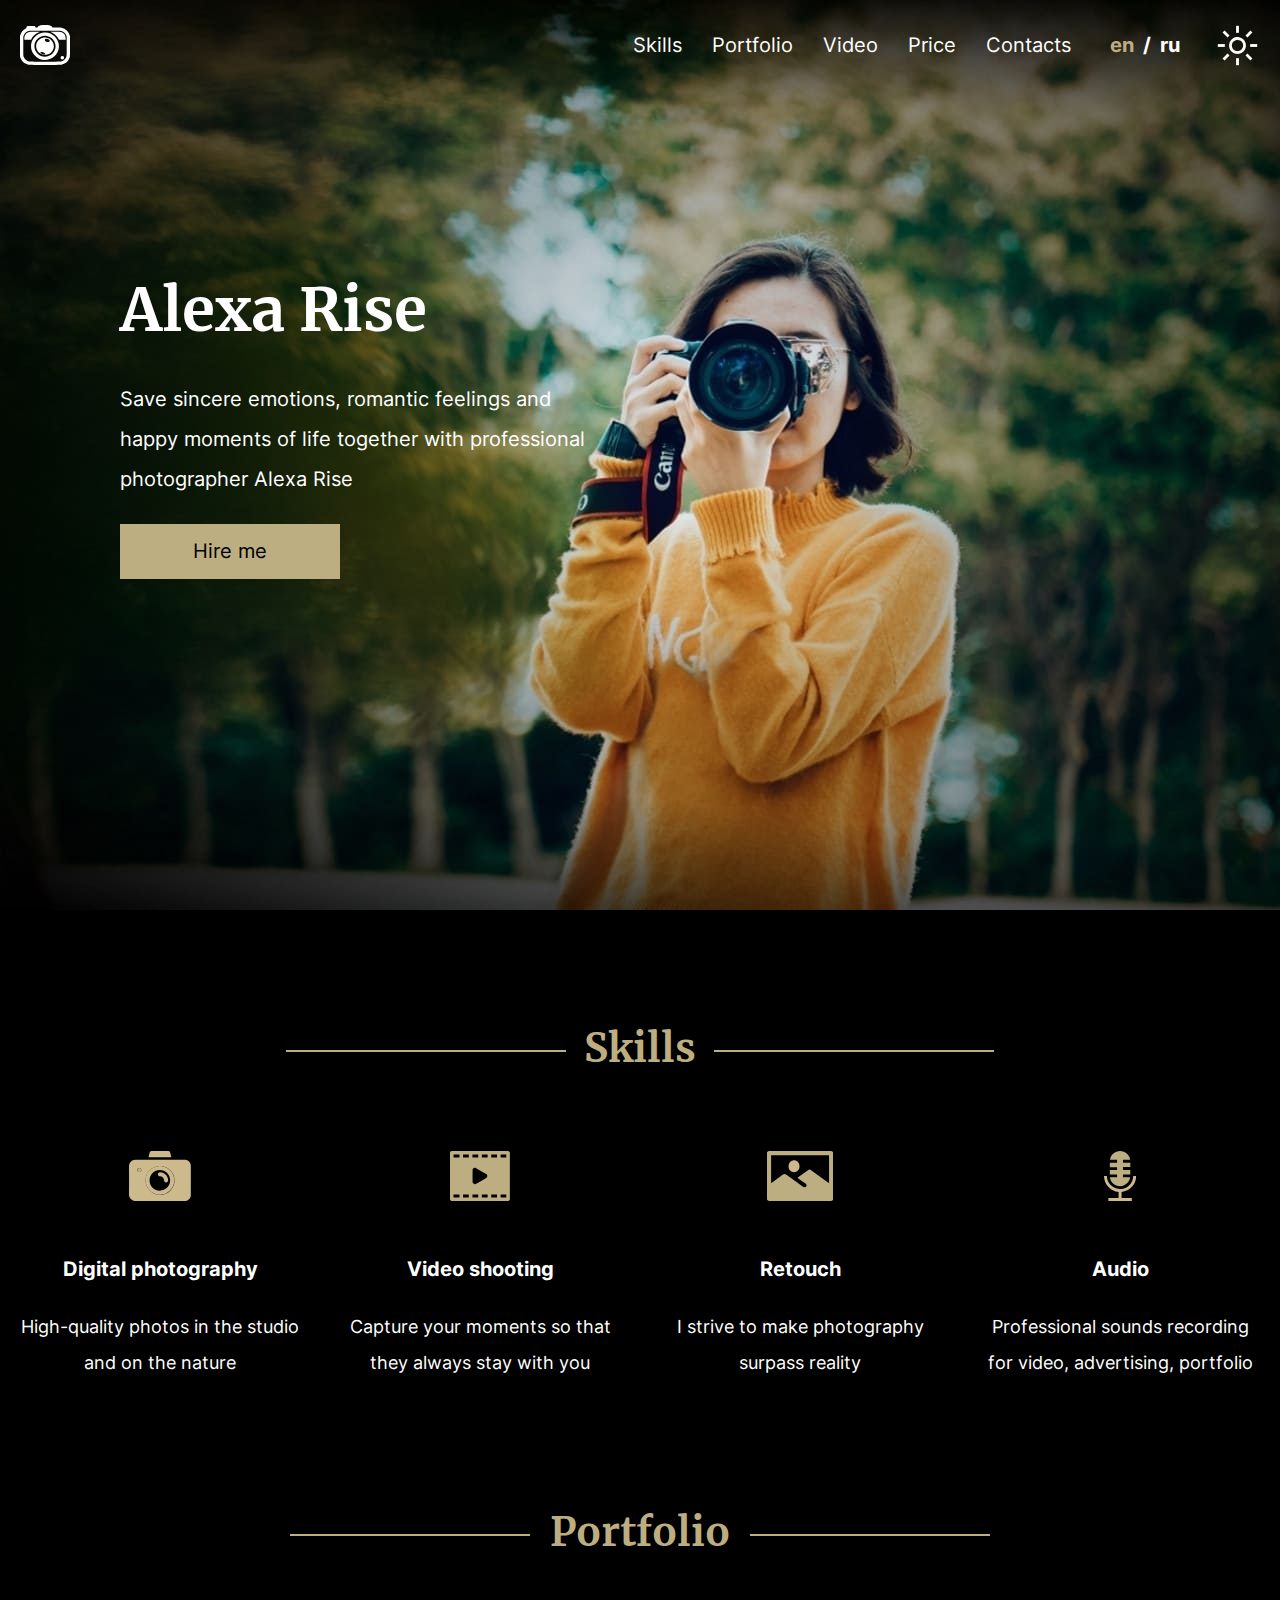
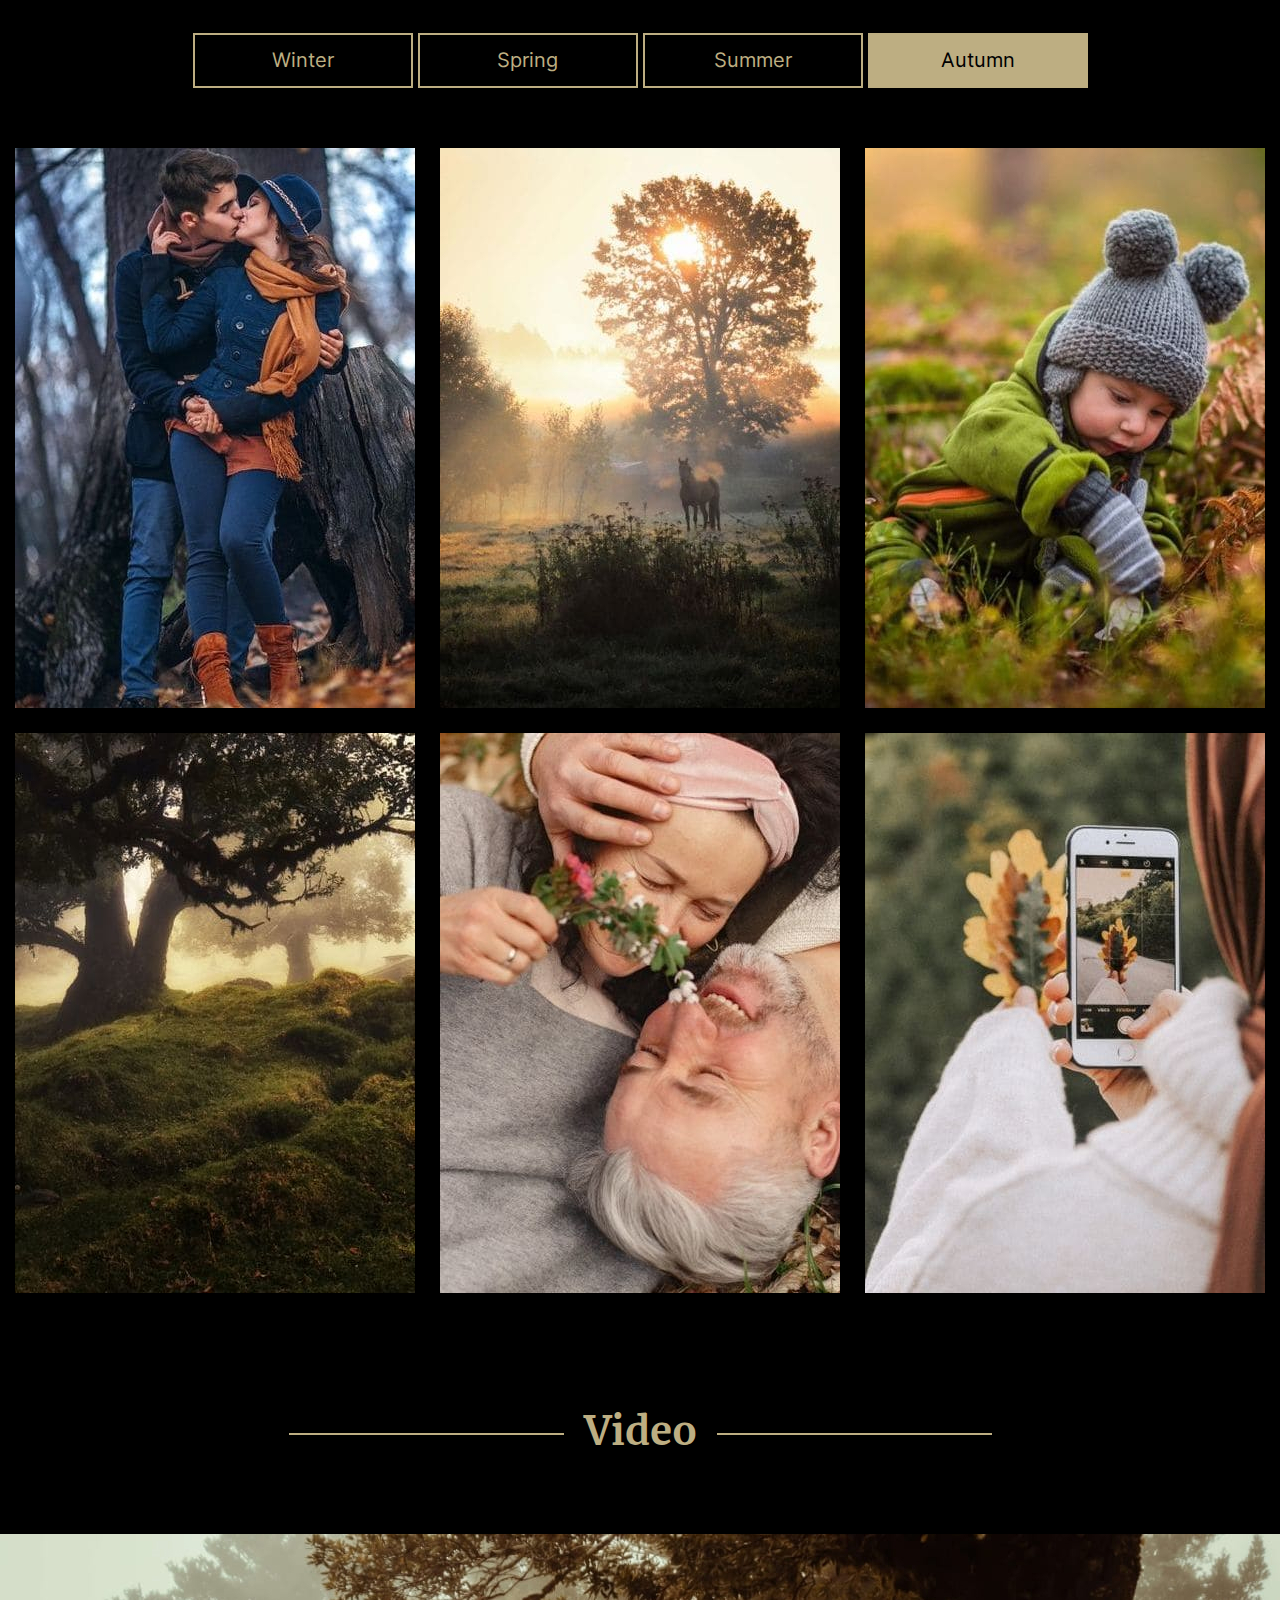
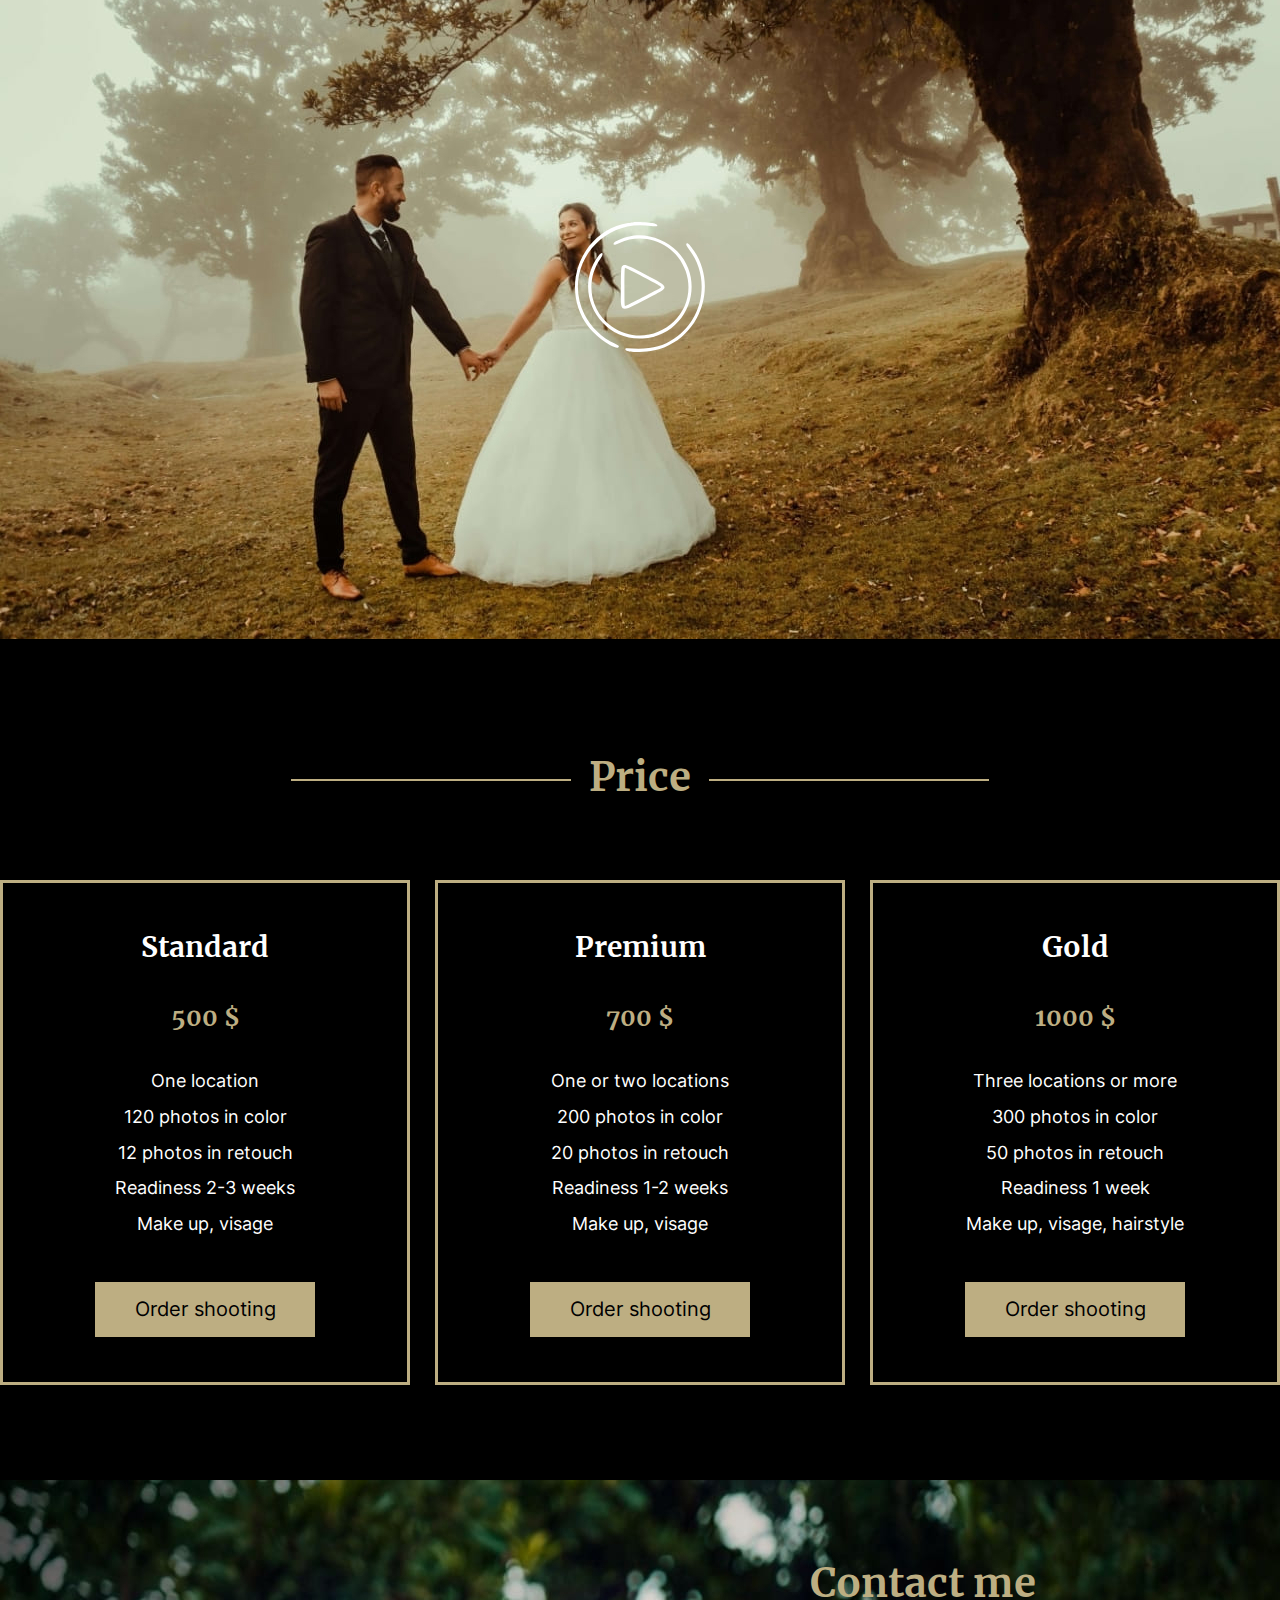
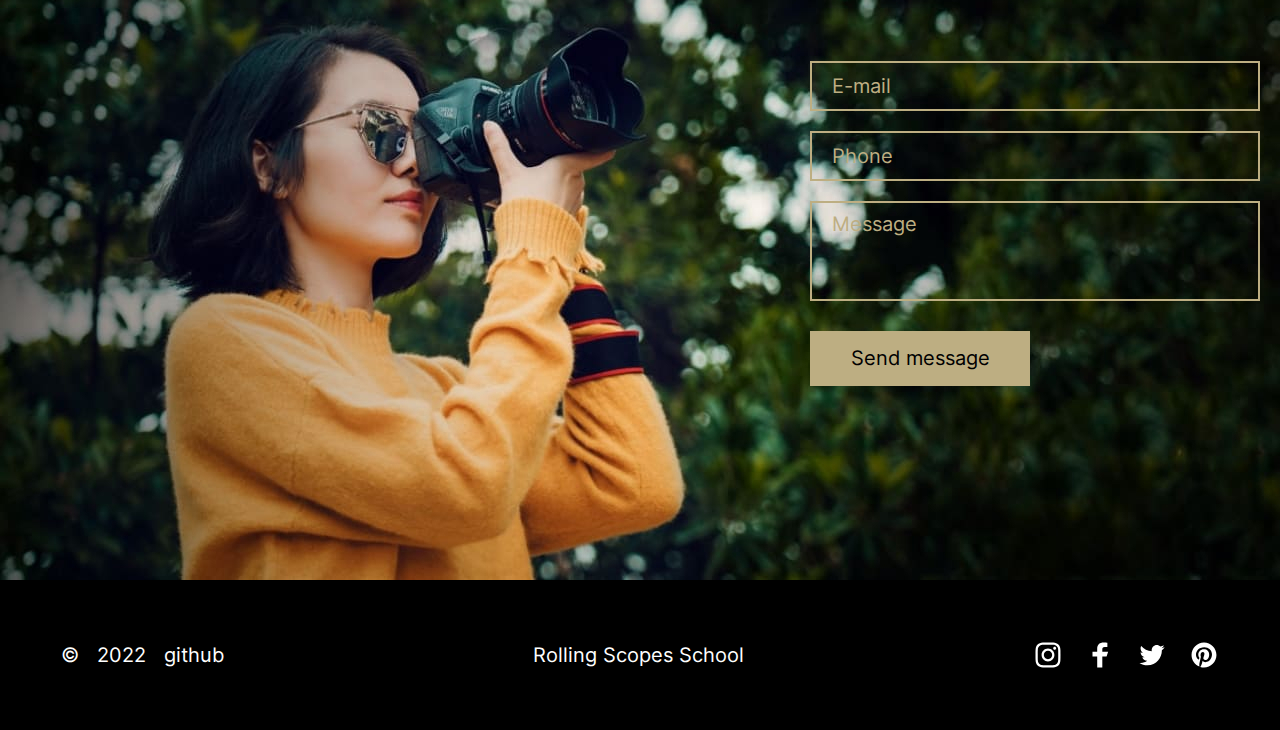
==== portfolio/index.html @ ceefdc3c "feat: add functional leight-dark theme change" ====
<!DOCTYPE html>
<html lang="en">

<head>
  <meta charset="UTF-8">
  <meta http-equiv="X-UA-Compatible" content="IE=edge">
  <meta name="viewport" content="width=device-width, initial-scale=1.0">
  <title>portfolio</title>
  <link rel="shortcut icon" href="favicon.ico" type="image/x-icon">
  <link rel="stylesheet" href="normalize.css">
  <link rel="stylesheet" href="style.css">
</head>

<body>
  <header class="header">
    <div class="container header__container">
      <div class="header__logo logo">
        <a href="#" class="logo__link"></a>
      </div>
      <!-- /.header__logo -->
      <nav class="header__nav nav">
        <ul class="nav__items">
          <li class="nav__item"><a href="#skills" class="nav__link" data-i18="skills">Skills</a></li>
          <li class="nav__item"><a href="#portfolio" class="nav__link" data-i18="portfolio">Portfolio</a></li>
          <li class="nav__item"><a href="#video" class="nav__link" data-i18="video">Video</a></li>
          <li class="nav__item"><a href="#price" class="nav__link" data-i18="price">Price</a></li>
          <li class="nav__item"><a href="#contacts" class="nav__link" data-i18="contacts">Contacts</a></li>
        </ul>
      </nav>
      <!-- /.header__nav -->
      <div class="header__lang lang">
        <span class="lang__item lang__item--en lang__item--active">en</span>
        <span class="lang__item">/</span>
        <span class="lang__item lang__item--ru">ru</span>
      </div>
      <!-- /.header__lang -->
      <div class="dark-light-button"></div>
      <!-- /.dark-light-button -->
      <div class="hamburger">
        <span class="line"></span>
        <span class="line"></span>
        <span class="line"></span>
      </div>
      <!-- /.hamburger -->
    </div>
    <!-- /.container -->
    <div class="mobile-menu">
      <div class="blackout"></div>
      <!-- /.blackout -->
      <ul class="mobile-menu__items">
        <li class="mobile-menu__item"><a href="#skills" class="mobile-menu__link">Skills</a></li>
        <li class="mobile-menu__item"><a href="#portfolio" class="mobile-menu__link">Portfolio</a></li>
        <li class="mobile-menu__item"><a href="#video" class="mobile-menu__link">Video</a></li>
        <li class="mobile-menu__item"><a href="#price" class="mobile-menu__link">Price</a></li>
        <li class="mobile-menu__item"><a href="#contacts" class="mobile-menu__link">Contacts</a></li>
      </ul>
    </div>
    <!-- /.mobile-menu -->
  </header>

  <main class="main">
    <section class="hero">
      <div class="container hero__container">
        <h1 class="hero__title" data-i18="hero-title">Alexa Rise</h1>
        <p class="hero__desc" data-i18="hero-text">Save sincere emotions, romantic feelings and happy moments of life
          together with
          professional photographer Alexa Rise</p>
        <button class="hero__button" data-i18="hire">Hire me</button>
      </div>
      <!-- /.container -->
    </section>
    <!-- /.hero -->

    <section class="skills" id="skills">
      <div class="container">
        <h2 class="skills__title subtitle" data-i18="skills">Skills</h2>
        <ul class="skills__items">
          <li class="skill-item">
            <img class="skill-item__icon" src="assets/svg/camera.svg" alt="Icon: Camera">
            <h3 class="skill-item__title" data-i18="skill-title-1">Digital photography</h3>
            <p class="skill-item__desc" data-i18="skill-text-1">High-quality photos in the studio and on the nature</p>
          </li>
          <li class="skill-item">
            <img class="skill-item__icon" src="assets/svg/video.svg" alt="Icon: Video shooting">
            <h3 class="skill-item__title" data-i18="skill-title-2">Video shooting</h3>
            <p class="skill-item__desc" data-i18="skill-text-2">Capture your moments so that they always stay with you
            </p>
          </li>
          <li class="skill-item">
            <img class="skill-item__icon" src="assets/svg/image.svg" alt="Icon: Retouch">
            <h3 class="skill-item__title" data-i18="skill-title-3">Retouch</h3>
            <p class="skill-item__desc" data-i18="skill-text-3">I strive to make photography surpass reality</p>
          </li>
          <li class="skill-item">
            <img class="skill-item__icon" src="assets/svg/mic.svg" alt="Icon: Audio">
            <h3 class="skill-item__title" data-i18="skill-title-4">Audio</h3>
            <p class="skill-item__desc" data-i18="skill-text-4">Professional sounds recording for video, advertising,
              portfolio</p>
          </li>
        </ul>
      </div>
      <!-- /.container -->
    </section>
    <!-- /.skills -->

    <section class="portfolio" id="portfolio">
      <div class="container">
        <h2 class="portfolio__title subtitle" data-i18="portfolio">Portfolio</h2>
        <div class="portfolio__tabs tabs">
          <button class="tabs__button" data-i18="winter">Winter</button>
          <!-- /.tabs__button -->
          <button class="tabs__button" data-i18="spring">Spring</button>
          <!-- /.tabs__button -->
          <button class="tabs__button" data-i18="summer">Summer</button>
          <!-- /.tabs__button -->
          <button class="tabs__button tabs__button--active" data-i18="autumn">Autumn</button>
          <!-- /.tabs__button -->
        </div>
        <!-- /.tabs -->
        <div class="portfolio__grid grid">
          <div class="grid__item"></div>
          <!-- /.grid__item -->
          <div class="grid__item"></div>
          <!-- /.grid__item -->
          <div class="grid__item"></div>
          <!-- /.grid__item -->
          <div class="grid__item"></div>
          <!-- /.grid__item -->
          <div class="grid__item"></div>
          <!-- /.grid__item -->
          <div class="grid__item"></div>
          <!-- /.grid__item -->
        </div>
        <!-- /.portfolio__grid -->
      </div>
      <!-- /.container -->
    </section>
    <!-- /.portfolio -->

    <section class="video" id="video">
      <div class="container video__container">
        <h2 class="video__title subtitle" data-i18="video">Video</h2>
        <div class="video-plug">
          <button class="play-button"></button>
        </div>
        <!-- /.video-plug -->
      </div>
      <!-- /.container -->
    </section>
    <!-- /.video -->

    <section class="price" id="price">
      <div class="container">
        <h2 class="price__title subtitle" data-i18="price">Price</h2>
        <div class="price-cards">
          <div class="price-cards__item card">
            <h3 class="card__title">Standard</h3>
            <div class="card__price">500 $</div>
            <!-- /.card__price -->
            <div class="card__desc">
              <p data-i18="price-description-1-span-1">One location</p>
              <p data-i18="price-description-1-span-2">120 photos in color</p>
              <p data-i18="price-description-1-span-3">12 photos in retouch</p>
              <p data-i18="price-description-1-span-4">Readiness 2-3 weeks</p>
              <p data-i18="price-description-1-span-5">Make up, visage</p>
            </div>
            <!-- /.card__desc -->
            <button class="card__button" data-i18="order">Order shooting</button>
          </div>
          <!-- /.price-cards__item -->
          <div class="price-cards__item card">
            <h3 class="card__title">Premium</h3>
            <div class="card__price">700 $</div>
            <!-- /.card__price -->
            <div class="card__desc">
              <p data-i18="price-description-2-span-1">One or two locations</p>
              <p data-i18="price-description-2-span-2">200 photos in color</p>
              <p data-i18="price-description-2-span-3">20 photos in retouch</p>
              <p data-i18="price-description-2-span-4">Readiness 1-2 weeks</p>
              <p data-i18="price-description-2-span-5">Make up, visage</p>
            </div>
            <!-- /.card__desc -->
            <button class="card__button" data-i18="order">Order shooting</button>
          </div>
          <!-- /.price-cards__item -->
          <div class="price-cards__item card">
            <h3 class="card__title">Gold</h3>
            <div class="card__price">1000 $</div>
            <!-- /.card__price -->
            <div class="card__desc">
              <p data-i18="price-description-3-span-1">Three locations or more</p>
              <p data-i18="price-description-3-span-2">300 photos in color</p>
              <p data-i18="price-description-3-span-3">50 photos in retouch</p>
              <p data-i18="price-description-3-span-4">Readiness 1 week</p>
              <p data-i18="price-description-3-span-5">Make up, visage, hairstyle</p>
            </div>
            <!-- /.card__desc -->
            <button class="card__button" data-i18="order">Order shooting</button>
          </div>
          <!-- /.price-cards__item -->
        </div>
        <!-- /.price__cards -->
      </div>
      <!-- /.container -->
    </section>
    <!-- /.price -->

    <section class="contacts" id="contacts">
      <div class="container contacts__container">
        <div class="contacts__blok">
          <h2 class="contacts__title" data-i18="contact-me">Contact me</h2>
          <form action="#" class="contacts__form">
            <input type="email" placeholder="E-mail" data-i18="e-mail">
            <input type="tel" placeholder="Phone" data-i18="phone">
            <textarea name="contacts-form" id="contacts-form" placeholder="Message" data-i18="message"></textarea>
            <button data-i18="send-message">Send message</button>
          </form>
        </div>
        <!-- /.contacts__blok -->
      </div>
      <!-- /.container -->
    </section>
    <!-- /.contacts -->
  </main>

  <footer class="footer">
    <div class="container footer__container">
      <div class="footer__left">
        <span>&#169;</span>
        <span>2022</span>
        <a href="https://github.com/RomanBaukin">github</a>
      </div>
      <!-- /.footer__left -->
      <div class="footer__center">
        <a href="https://rs.school/js-stage0/">Rolling Scopes School</a>
      </div>
      <!-- /.footer__center -->
      <div class="footer__right">
        <ul>
          <li></li>
          <li></li>
          <li></li>
          <li></li>
        </ul>
      </div>
      <!-- /.footer__right -->
    </div>
    <!-- /.container -->
  </footer>

  <script src="index.js"></script>
</body>

</html>
---- portfolio/style.css ----
@font-face {
  font-family: 'Merriweather';
  src: url("assets/fonts/Merriweather-Bold.ttf");
  font-weight: 700;
}

@font-face {
  font-family: 'Inter';
  src: url("assets/fonts/Inter-VariableFont_slnt\,wght.ttf");
}

:root {
  --color-gold: #bdae82;
  --color-black: #000000;
  --color-white: #ffffff;
  --color-hover: #ffffff;
  --font1: 60px;
  --font2: 40px;
  --font3: 20px;
  --font4: 18px;
}

* {
  box-sizing: border-box;
}

html {
  scroll-behavior: smooth;
}

body {
  font-family: 'Inter', sans-serif;
  font-weight: 400;
  background-color: var(--color-black);
  color: var(--color-white);
  position: relative;
}

ul {
  list-style: none;
  padding: 0;
  margin: 0;
}

button {
  cursor: pointer;
  border: none;
  transition: 0.3s;
}

button:hover {
  color: var(--color-hover);
}

.container {
  max-width: 1440px;
  margin: 0 auto;
}

h1 {
  font-family: 'Merriweather';
  font-size: var(--font1);
  margin: 0;
  color: #ffffff;
}

h2 {
  font-family: 'Merriweather';
  font-size: var(--font2);
  margin: 0;
}

a {
  text-decoration: none;
  color: var(--color-white);
  transition: 0.3s;
}

a:hover {
  color: var(--color-gold);
}

.subtitle {
  text-align: center;
  color: var(--color-gold);
  margin-bottom: 80px;
}

.subtitle::before,
.subtitle::after {
  display: inline-block;
  vertical-align: middle;
  width: 280px;
  margin: 0 18px;
  content: '';
  background-color: var(--color-gold);
  height: 2px;
}

.header {
  height: 90px;
  background: url('./assets/img/bg.jpg');
  background-repeat: no-repeat;
  background-position: center 0;
  background-color: #000000;
  color: #ffffff
}

.header a {
  color: #ffffff;
}

.header a:hover {
  color: #bdae82;
}

.header__container {
  display: flex;
  justify-content: space-between;
  align-items: center;
  padding: 20px;
}

.logo {
  width: 50px;
  height: 50px;
  background-image: url('./assets/svg/logo.svg');
  background-size: contain;
  background-repeat: no-repeat;
  transition: 0.3s;
}

.logo:hover {
  filter: invert(26%) sepia(15%) saturate(638%) hue-rotate(7deg) brightness(92%) contrast(87%);
}

.nav {
  margin-left: auto;
}

.nav__items {
  display: flex;
  justify-content: space-between;
}

.nav__item {
  margin-left: 30px;
  font-size: var(--font3);
}

.lang {
  margin-left: 35px;
}

.lang__item {
  font-size: var(--font3);
  font-weight: bold;
  margin-left: 4px;
}

.lang__item--en,
.lang__item--ru {
  cursor: pointer;
}

.lang__item--active {
  color: #bdae82;
}

.dark-light-button {
  background-image: url('./assets/svg/light_theme.svg');
  background-repeat: no-repeat;
  width: 45px;
  height: 45px;
  margin-left: 35px;
  cursor: pointer;
}

.dark-light-button:hover {
  filter: invert(26%) sepia(15%) saturate(638%) hue-rotate(7deg) brightness(92%) contrast(87%);
}

.hero {
  height: 820px;
  margin-bottom: 115px;
  padding-top: 185px;
  background: url('./assets/img/bg.jpg');
  background-repeat: no-repeat;
  background-position: center -90px;
  background-color: #000000;
}

.hero__container {
  padding-left: 120px;
}

.hero__title {
  margin-bottom: 35px;
}

.hero__desc {
  max-width: 470px;
  font-size: var(--font3);
  line-height: 200%;
  margin-bottom: 25px;
  color: #ffffff;
}

.hero__button {
  width: 220px;
  height: 55px;
  background-color: #bdae82;
  font-size: var(--font3);
  color: #000000;
}

.hero__button:hover {
  color: #ffffff;
}

.skills {
  margin-bottom: 110px;
}

.skills__items {
  display: flex;
  justify-content: space-around;
}

.skill-item {
  text-align: center;
  max-width: 320px;
  padding: 0 20px;
}

.skill-item__icon {
  margin-bottom: 25px;
}

.skill-item__title {
  font-weight: bold;
  font-size: var(--font3);
  line-height: 200%;
}

.skill-item__desc {
  font-size: var(--font4);
  line-height: 200%;
  text-align: center;
}

.portfolio {
  margin-bottom: 115px;
}

.portfolio__title::before,
.portfolio__title::after {
  width: 240px;
  margin: 0 20px;
}

.tabs {
  display: flex;
  justify-content: center;
  gap: 5px;
  margin-top: -2px;
  margin-bottom: 60px;
}

.tabs__button {
  width: 220px;
  height: 55px;
  color: var(--color-gold);
  background: var(--color-black);
  border: 2px solid var(--color-gold);
  font-size: var(--font3);
}

.tabs__button--active {
  color: var(--color-black);
  background: var(--color-gold);
}

.grid {
  display: grid;
  padding: 0 15px;
  grid-template-columns: 1fr 1fr 1fr;
  gap: 25px;
  justify-items: stretch;
  align-items: stretch;
}

.grid__item {
  height: 560px;
  background-repeat: no-repeat;
}

.grid__item:nth-child(1) {
  background-image: url('./assets/img/autumn/01.jpg');
}

.grid__item:nth-child(2) {
  background-image: url('./assets/img/autumn/02.jpg');
}

.grid__item:nth-child(3) {
  background-image: url('./assets/img/autumn/03.jpg');
}

.grid__item:nth-child(4) {
  background-image: url('./assets/img/autumn/04.jpg');
}

.grid__item:nth-child(5) {
  background-image: url('./assets/img/autumn/05.jpg');
}

.grid__item:nth-child(6) {
  background-image: url('./assets/img/autumn/06.jpg');
}

.video {
  margin-bottom: 115px;
}

.video__title::before,
.video__title::after {
  width: 275px;
  margin: 0 20px;
}

.video-plug {
  position: relative;
  max-width: 1400px;
  height: 705px;
  background-image: url('./assets/img/video-player.jpg');
  background-repeat: no-repeat;
  margin: 0 auto;
}

.play-button {
  position: absolute;
  top: calc(50% - 65px);
  left: calc(50% - 65px);
  width: 130px;
  height: 130px;
  background-color: transparent;
  background-image: url('./assets/svg/play_button.svg');
  transition: 0.3s;
}

.play-button:hover {
  filter: invert(26%) sepia(15%) saturate(638%) hue-rotate(7deg) brightness(92%) contrast(87%);
}

.price {
  margin-bottom: 95px;
}

.price-cards {
  display: flex;
  justify-content: center;
  gap: 25px;
}

.card {
  width: 450px;
  height: 505px;
  border: 3px solid var(--color-gold);
  display: flex;
  flex-direction: column;
  align-items: center;
  padding: 20px 43px 43px;
}

.card__title {
  font-family: 'Merriweather';
  font-weight: bold;
  font-size: 28px;
  margin-bottom: 40px;
}


.card__price {
  font-family: 'Merriweather';
  font-style: normal;
  font-weight: bold;
  font-size: 24px;
  color: var(--color-gold);
  margin-bottom: 25px;
}

.card__desc {
  text-align: center;
  margin-bottom: 32px;
}

.card__desc p {
  font-size: var(--font4);
  margin: 15px;
}

.card__button {
  width: 220px;
  height: 55px;
  background-color: var(--color-gold);
  font-size: var(--font3);
  color: var(--color-black);
}

.contacts {
  height: 700px;
  background-color: #000000;
}

.contacts__container {
  background-image: url('./assets/img/contacts.jpg');
  background-repeat: no-repeat;
  height: 100%;
  position: relative;
}

.contacts__blok {
  width: 450px;
  position: absolute;
  top: 80px;
  right: 20px;
}

.contacts__title {
  color: #bdae82;
  margin-bottom: 55px;
}

.contacts__form {
  display: flex;
  flex-direction: column;
}

.contacts__form input,
.contacts__form textarea {
  background-color: transparent;
  border: 2px solid #bdae82;
  font-size: var(--font3);
}

.contacts__form input::placeholder,
.contacts__form textarea::placeholder {
  color: #bdae82;
}

.contacts__form input {
  height: 50px;
  padding: 5px 20px;
  margin-bottom: 20px;
}

.contacts__form textarea {
  resize: none;
  height: 100px;
  padding: 10px 20px;
  margin-bottom: 30px;
}

.contacts__form button {
  width: 220px;
  height: 55px;
  background-color: #bdae82;
  font-size: var(--font3);
  color: #000000;
}

.contacts__form button:hover {
  color: #ffffff;
}

.footer {
  padding: 60px 61px;
  font-size: var(--font3);
  background-color: #000000;
  color: #ffffff;
}

.footer a {
  color: #ffffff;
}

.footer a:hover {
  color: #bdae82;
}

.footer__container {
  display: flex;
  justify-content: space-between;
  align-items: center;
}

.footer__left span {
  margin-right: 12px;
}

.footer__center {
  padding-left: 20px;
}

.footer__right ul {
  display: flex;
  justify-content: space-between;
  gap: 22px;
}

.footer__right ul li {
  width: 30px;
  height: 30px;
  background-size: contain;
  background-repeat: no-repeat;
  transition: 0.3s;
}

.footer__right ul li:hover {
  filter: invert(26%) sepia(15%) saturate(638%) hue-rotate(7deg) brightness(92%) contrast(87%);
}

.footer__right ul li:nth-child(1) {
  background-image: url('./assets/svg/inst.svg');
}

.footer__right ul li:nth-child(2) {
  background-image: url('./assets/svg/fb.svg');
}

.footer__right ul li:nth-child(3) {
  background-image: url('./assets/svg/tw.svg');
}

.footer__right ul li:nth-child(4) {
  background-image: url('./assets/svg/pinterest.svg');
}

/* Hamburger */

.hamburger {
  display: none;
  position: relative;
  width: 50px;
  height: 50px;
  margin-right: 4px;
  padding: 5px 0;
  z-index: 99;
}

.hamburger .line {
  width: 50px;
  height: 3px;
  background-color: var(--color-white);
  display: block;
  margin: 8px auto;
  -webkit-transition: all 0.5s ease-in-out;
  -o-transition: all 0.5s ease-in-out;
  transition: all 0.5s ease-in-out;
}

.hamburger:hover {
  cursor: pointer;
}

.is-active {
  position: fixed;
  right: 61px;
  top: 15px;
}

.is-active .line:nth-child(2) {
  opacity: 0;
}

.is-active .line:nth-child(1) {
  -webkit-transform: translateY(17px) rotate(45deg);
  -ms-transform: translateY(17px) rotate(45deg);
  -o-transform: translateY(17px) rotate(45deg);
  transform: translateY(17px) rotate(45deg);
}

.is-active .line:nth-child(3) {
  -webkit-transform: translateY(-6px) rotate(-45deg);
  -ms-transform: translateY(-6px) rotate(-45deg);
  -o-transform: translateY(-6px) rotate(-45deg);
  transform: translateY(-6px) rotate(-45deg);
}

/* Mobile Menu */

.mobile-menu {
  display: none;
  position: absolute;
  top: 0;
  left: 0;
  width: 100%;
  height: 100vh;
  transition: 0.5s;
}

.blackout {
  position: fixed;
  top: 0;
  left: 0;
  right: 0;
  bottom: 0;
  width: 100%;
  height: 100%;
  background-color: var(--color-black);
  opacity: 0;
}

.blackout--active {
  opacity: 0.5;
}

.mobile-menu__items {
  display: flex;
  position: fixed;
  width: 620px;
  height: 100%;
  top: 0;
  right: -650px;
  bottom: 0;
  flex-direction: column;
  align-items: flex-start;
  justify-content: start;
  background-color: var(--color-black);
  padding-top: 134px;
  padding-left: 127px;
  /* transform: translateX(1500px); */
  z-index: 10;
  transition: 0.5s;
}

.mobile-menu__items--active {
  /* transform: translateX(152px); */
  right: 0;
}

.mobile-menu__item {
  font-size: 34.8235px;
  line-height: 73px;
  margin-bottom: 16px;
}

/* Media */
@media (max-width: 1200px) {
  .container {
    max-width: 950px;
  }

  .grid {
    grid-template-columns: 100%;
  }

  .grid__item {
    background-size: contain;
    width: 450px;
    height: 560px;
    margin: 0 auto;
  }

  .card {
    padding: 20px;
  }

  .skills {
    margin-bottom: 50px;
  }

  .skills__items {
    flex-wrap: wrap;
  }

  .skill-item {
    margin-bottom: 70px;
  }
}

@media (max-width: 992px) {
  .container {
    max-width: 690px;
  }

  :root {
    --font1: 32px;
    --font2: 32px;
  }

  .header {
    background-position: 8px -19px;
    background-size: 125%;
  }

  .header__nav {
    display: none;
  }

  .lang {
    margin-left: 407px;
  }

  .lang__item {
    margin-left: 10px;
  }

  .hamburger {
    display: block;
  }

  .mobile-menu {
    display: block;
  }

  .hero {
    padding-top: 91px;
    background-position: 8px -108px;
    background-size: 125%;
    height: 500px;
    margin-bottom: 100px;
  }

  .hero__container {
    padding-left: 20px;
  }

  .hero__title {
    margin-bottom: 33px;
  }

  .hero__desc {
    max-width: 400px;
    line-height: 24px;
    margin-bottom: 60px;
  }

  .subtitle {
    margin-bottom: 68px;
  }

  .subtitle::before,
  .subtitle::after {
    width: 120px;
  }

  .skills {
    margin-bottom: 104px;
  }

  .skills__items {
    justify-content: space-between;

  }

  .skill-item {
    margin: 0 12px 55px;
  }

  .skill-item__icon {
    margin-bottom: 10px;
  }

  .skill-item__title {
    line-height: 170%;
    letter-spacing: 0.5px;
  }

  .skill-item__desc {
    line-height: 138%;
  }

  .portfolio__title {
    margin-bottom: 72px;
  }

  .portfolio__title::before,
  .portfolio__title::after {
    width: 90px;
    margin-top: -4px;
  }

  .tabs {
    max-width: 450px;
    flex-wrap: wrap;
    margin: 0 auto 60px;
  }

  .portfolio {
    margin-bottom: 100px;
  }

  .video {
    margin-bottom: 100px;
  }

  .video__container {
    max-width: 100%;
  }

  .video__title {
    margin-bottom: 74px;
  }

  .video-plug {
    width: 100%;
    height: 417px;
    background-size: cover;
    background-position: -5px center;
  }

  .play-button {
    width: 65px;
    height: 65px;
    top: calc(50% - 33px);
    left: calc(50% - 32px);
    background-size: cover;
  }

  .price {
    margin-bottom: 79px;
  }

  .price__title {
    margin-bottom: 74px;
  }

  .price-cards {
    flex-direction: column;
    align-items: center;
    gap: 50px;
  }

  .card {
    width: 420px;
    padding: 25px;
  }

  .contacts {
    height: 600px;
  }

  .contacts__container {
    max-width: 100%;
    background-size: cover;
    background-position: -233px center;
  }

  .contacts__blok {
    position: static;
    margin: 0 auto;
    padding-top: 73px;
  }

  .contacts__title {
    text-align: center;
  }

  .contacts__form button {
    margin: 0 auto;
  }

  .footer {
    height: 190px;
    padding: 30px;
  }

  .footer__container {
    flex-direction: column;
    align-items: center;
  }

  .footer__left {
    margin-bottom: 17px;
  }

  .footer__left span {
    margin-right: 17px;
  }

  .footer__center {
    padding: 0;
    margin-bottom: 30px;
  }
}

@media (max-width: 767px) {
  .container {
    max-width: 550px;
  }

  :root {
    --font1: 28px;
    --font2: 24px;
    --font3: 18px;
    --font4: 16px;
  }

  .logo {
    width: 30px;
    height: 30px;
  }

  .lang {
    margin-left: 250px;
  }

  .hamburger .line {
    width: 30px;
  }

  .skills__items {
    justify-content: center;
  }

  .contacts__container {
    max-width: 100%;
  }

  .hero {
    height: 350px;
  }

  .hero__desc {
    margin-bottom: 35px;
  }
}

@media (max-width: 576px) {
  .container {
    max-width: 100%;
  }

  :root {
    --font1: 24px;
    --font2: 20px;
    --font3: 16px;
    --font4: 14px;
  }

  .lang {
    margin-left: 90px;
  }

  .header {
    background-position: -92px 37px;
    background-size: 150%;
  }

  .hero {
    background-position: -92px -53px;
    background-size: 150%;
    margin-bottom: 50px;
  }

  .hero__button {
    width: 180px;
    height: 45px;
  }

  .subtitle::before,
  .subtitle::after {
    width: 50px;
  }

  .mobile-menu {
    max-width: 300px;
  }

  .mobile-menu__items {
    max-width: 300px;
    padding-top: 100px;
    padding-left: 90px;
    right: -300px;
  }

  .mobile-menu__items--active {
    right: 0;
  }

  .is-active {
    position: fixed;
    right: 15px;
    top: 15px;
  }

  .grid__item {
    width: 300px;
    height: 400px;
  }

  .card {
    width: 300px;
  }

  .contacts__blok {
    width: 300px;
  }
}
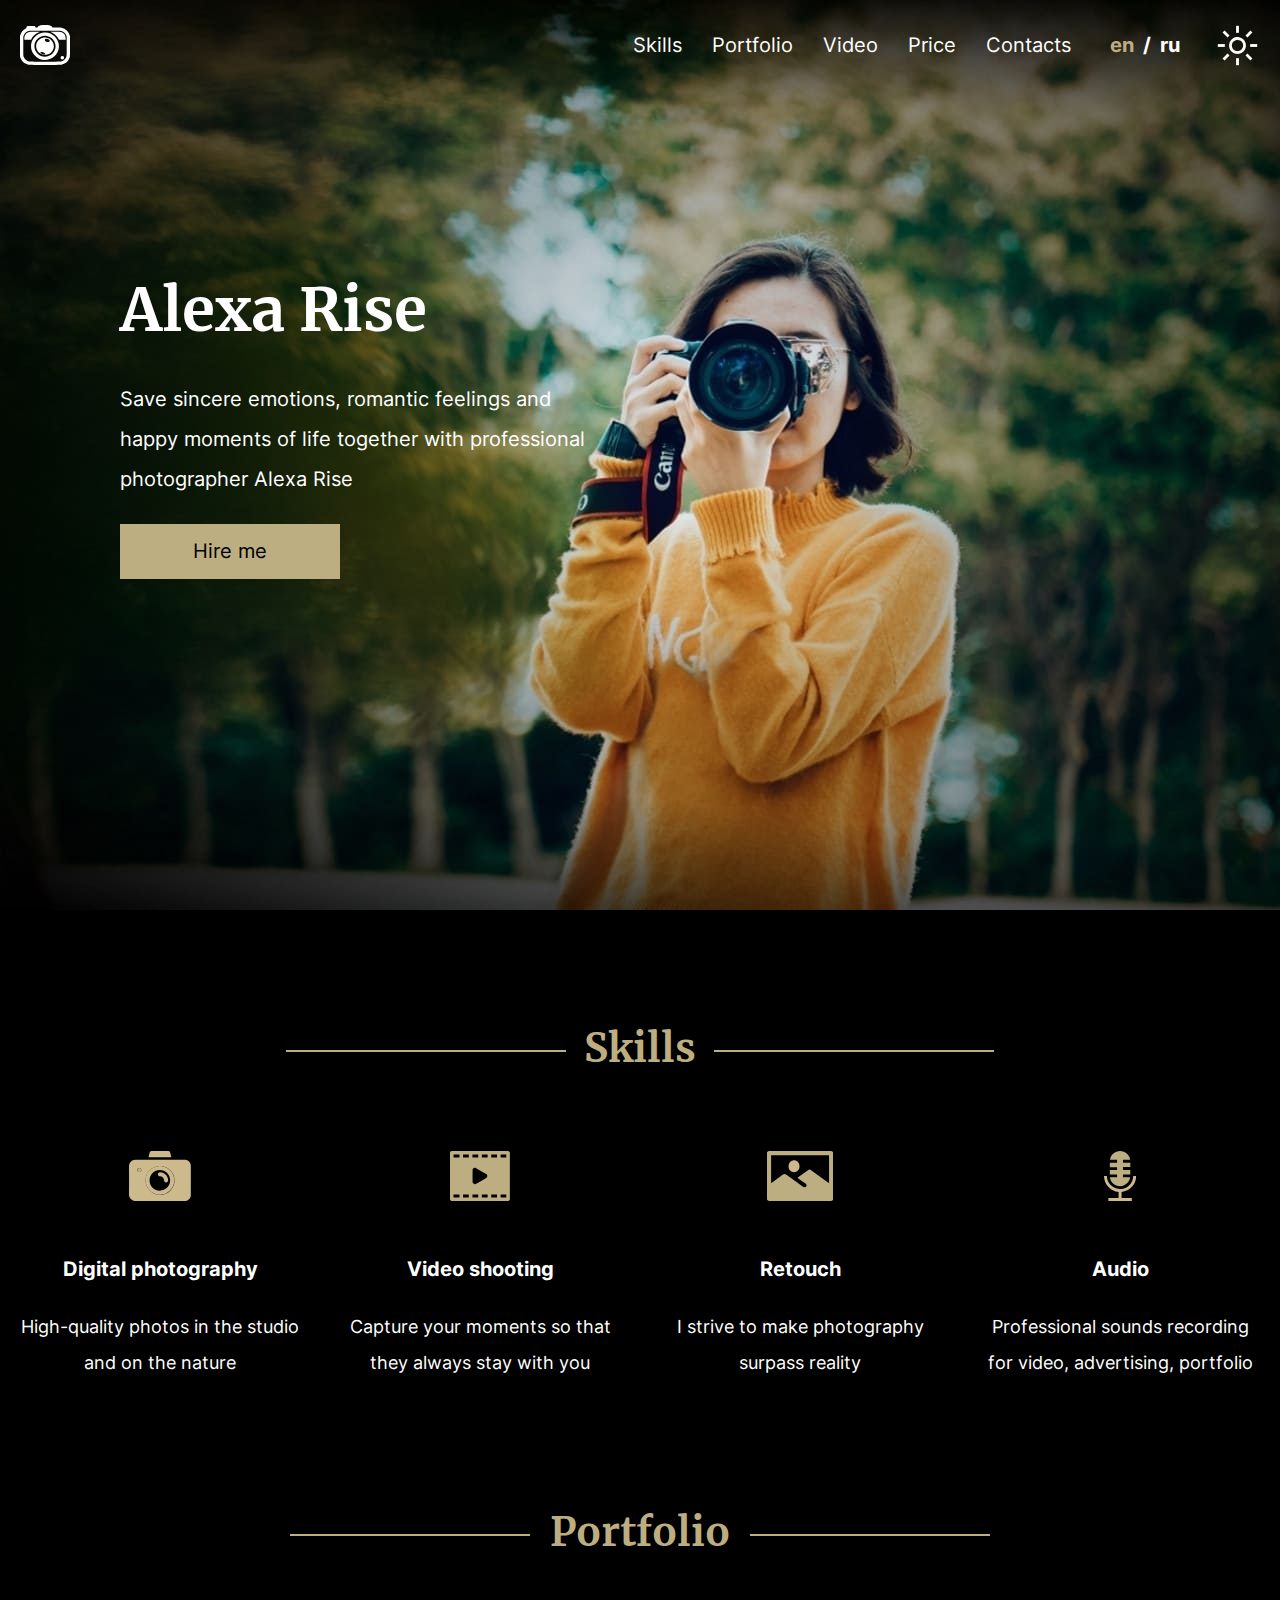
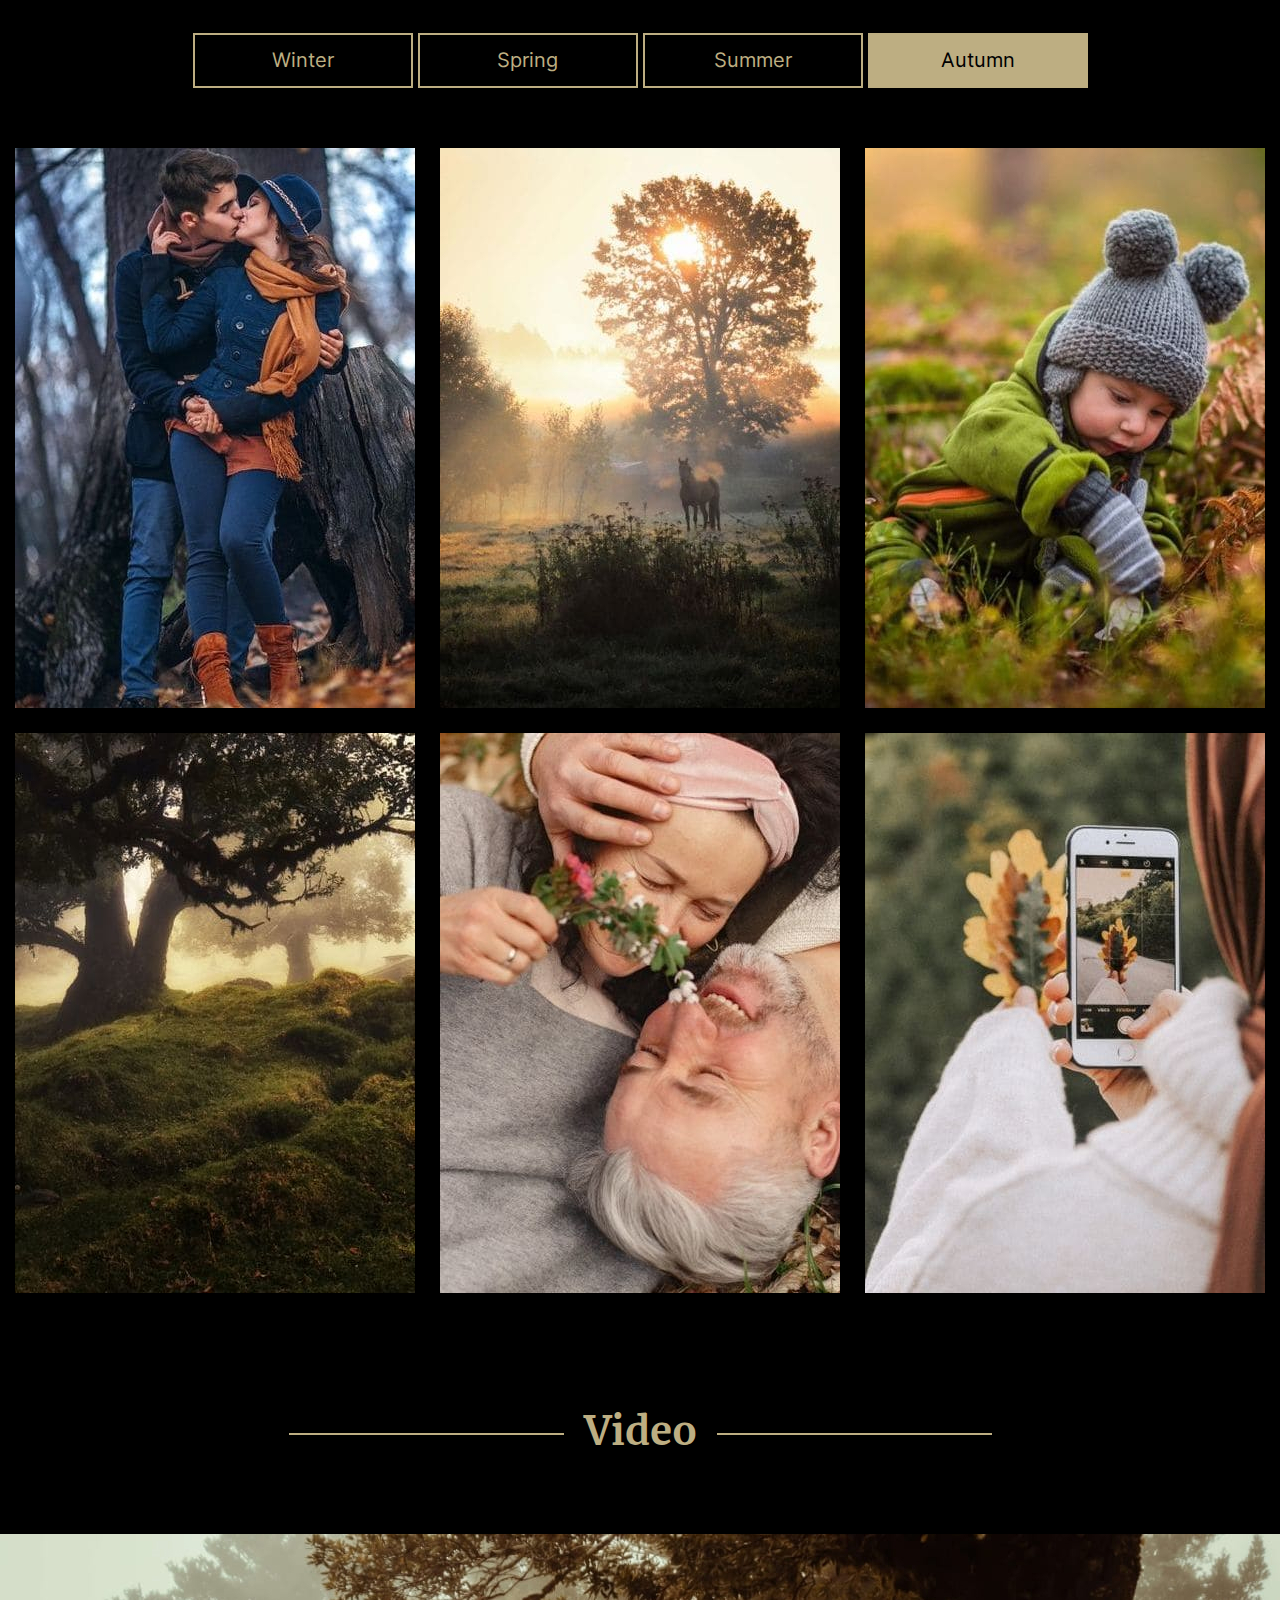
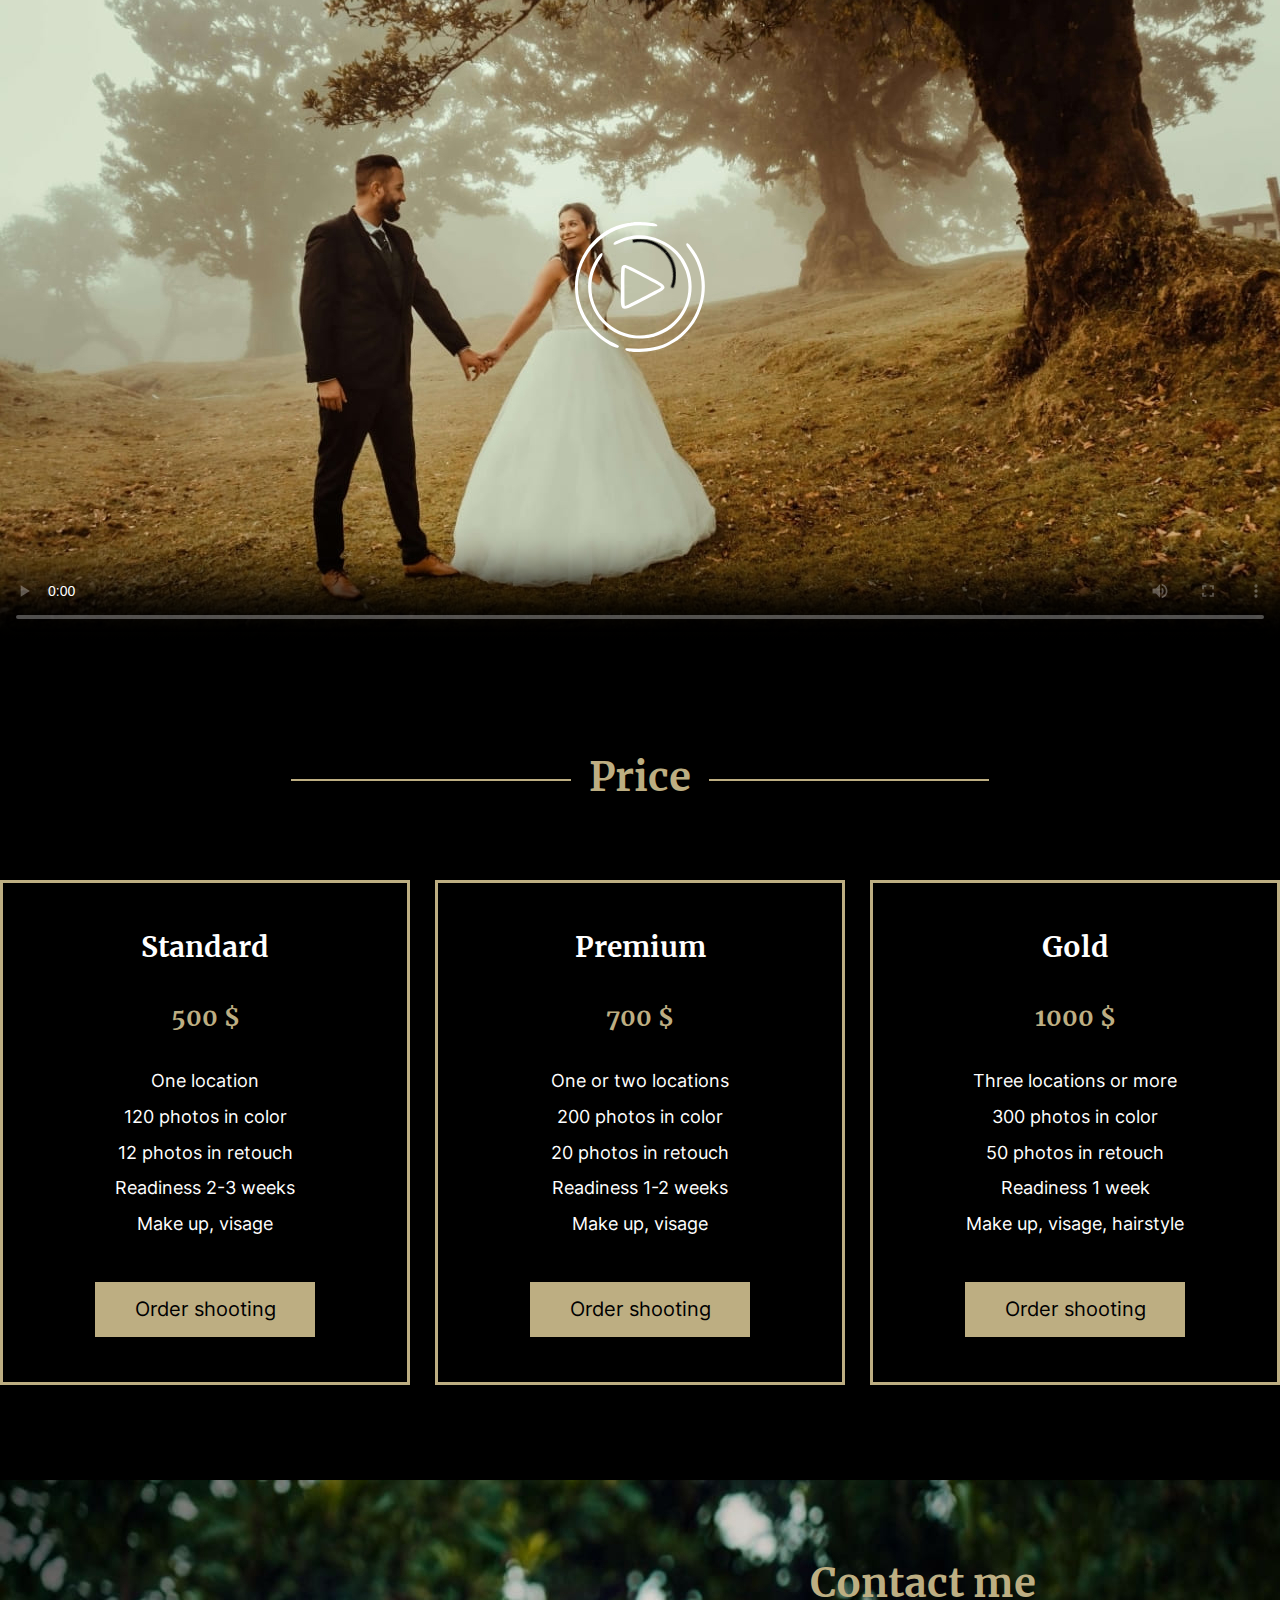
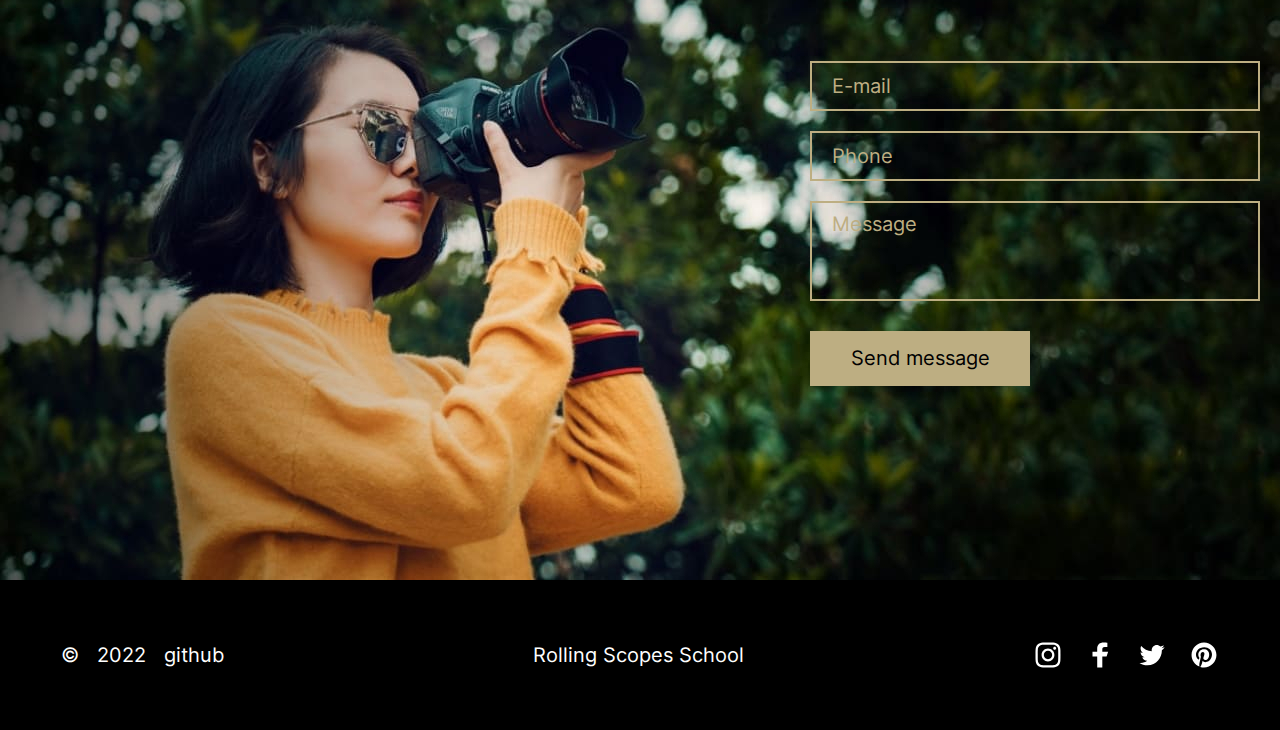
==== commit f87efce2: "feat: add a video-player to the Video section" ====
--- a/portfolio/index.html
+++ b/portfolio/index.html
@@ -141,7 +141,8 @@
       <div class="container video__container">
         <h2 class="video__title subtitle" data-i18="video">Video</h2>
         <div class="video-plug">
-          <button class="play-button"></button>
+          <video src="assets/video/video.mp4" poster="assets/img/video-player.jpg" controls></video>
+          <div class="play-button"></div>
         </div>
         <!-- /.video-plug -->
       </div>
--- a/portfolio/style.css
+++ b/portfolio/style.css
@@ -50,6 +50,8 @@
 
 button:hover {
   color: var(--color-hover);
+  box-shadow: 0 0.5em 0.5em -0.4em #bdae82;
+  transform: translatey(-0.65em);
 }
 
 .container {
@@ -552,7 +554,7 @@
 .hamburger .line {
   width: 50px;
   height: 3px;
-  background-color: var(--color-white);
+  background-color: #ffffff;
   display: block;
   margin: 8px auto;
   -webkit-transition: all 0.5s ease-in-out;
@@ -575,6 +577,7 @@
 }
 
 .is-active .line:nth-child(1) {
+  background-color: var(--color-white);
   -webkit-transform: translateY(17px) rotate(45deg);
   -ms-transform: translateY(17px) rotate(45deg);
   -o-transform: translateY(17px) rotate(45deg);
@@ -582,6 +585,7 @@
 }
 
 .is-active .line:nth-child(3) {
+  background-color: var(--color-white);
   -webkit-transform: translateY(-6px) rotate(-45deg);
   -ms-transform: translateY(-6px) rotate(-45deg);
   -o-transform: translateY(-6px) rotate(-45deg);
@@ -592,16 +596,13 @@
 
 .mobile-menu {
   display: none;
-  position: absolute;
-  top: 0;
-  left: 0;
   width: 100%;
   height: 100vh;
   transition: 0.5s;
 }
 
 .blackout {
-  position: fixed;
+  display: none;
   top: 0;
   left: 0;
   right: 0;
@@ -613,6 +614,8 @@
 }
 
 .blackout--active {
+  display: block;
+  position: fixed;
   opacity: 0.5;
 }
 
@@ -630,13 +633,11 @@
   background-color: var(--color-black);
   padding-top: 134px;
   padding-left: 127px;
-  /* transform: translateX(1500px); */
   z-index: 10;
   transition: 0.5s;
 }
 
 .mobile-menu__items--active {
-  /* transform: translateX(152px); */
   right: 0;
 }
 
@@ -644,6 +645,10 @@
   font-size: 34.8235px;
   line-height: 73px;
   margin-bottom: 16px;
+}
+
+.mobile-menu__item a {
+  color: var(--color-white);
 }
 
 /* Media */
@@ -665,6 +670,8 @@
 
   .card {
     padding: 20px;
+    height: 560px;
+    justify-content: space-around;
   }
 
   .skills {
@@ -700,10 +707,14 @@
   }
 
   .lang {
-    margin-left: 407px;
+    margin-left: 350px;
   }
 
   .lang__item {
+    margin-left: 10px;
+  }
+
+  .dark-light-button {
     margin-left: 10px;
   }
 
@@ -941,7 +952,7 @@
   }
 
   .lang {
-    margin-left: 90px;
+    margin-left: 50px;
   }
 
   .header {
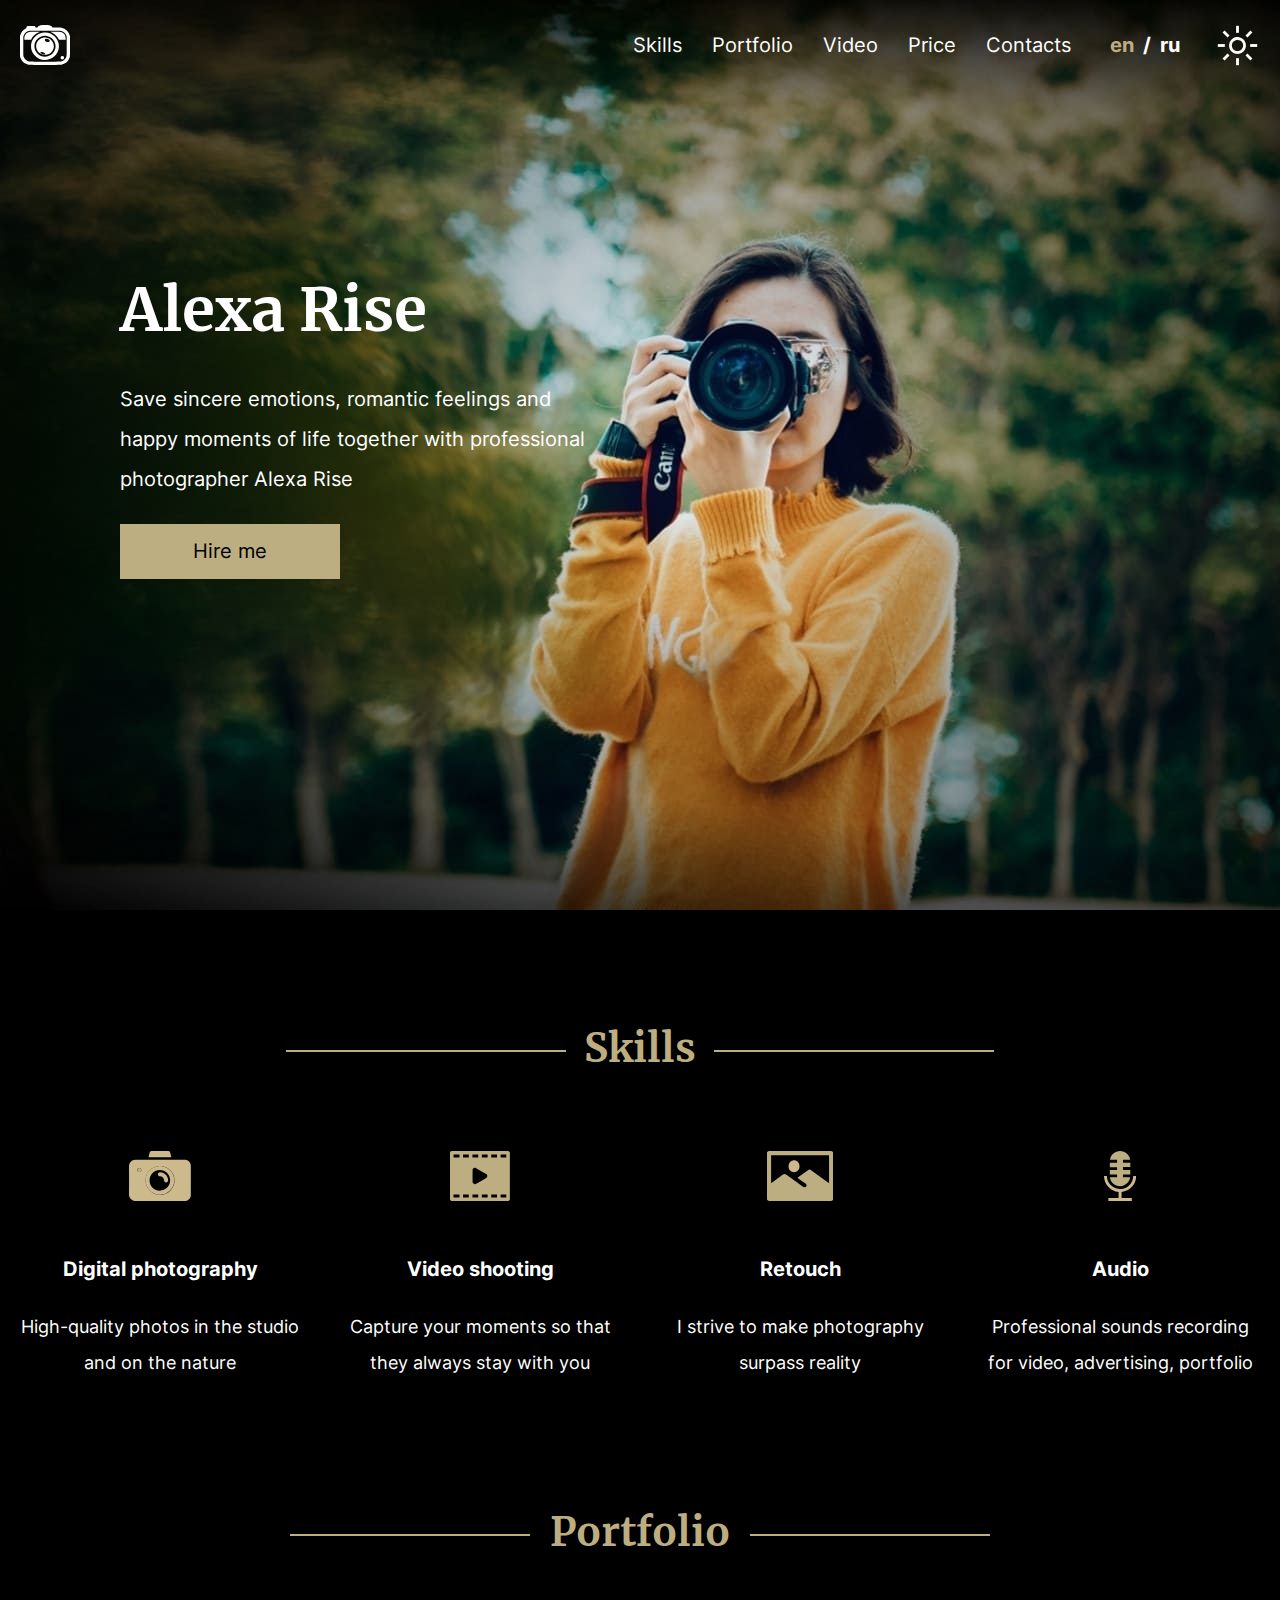
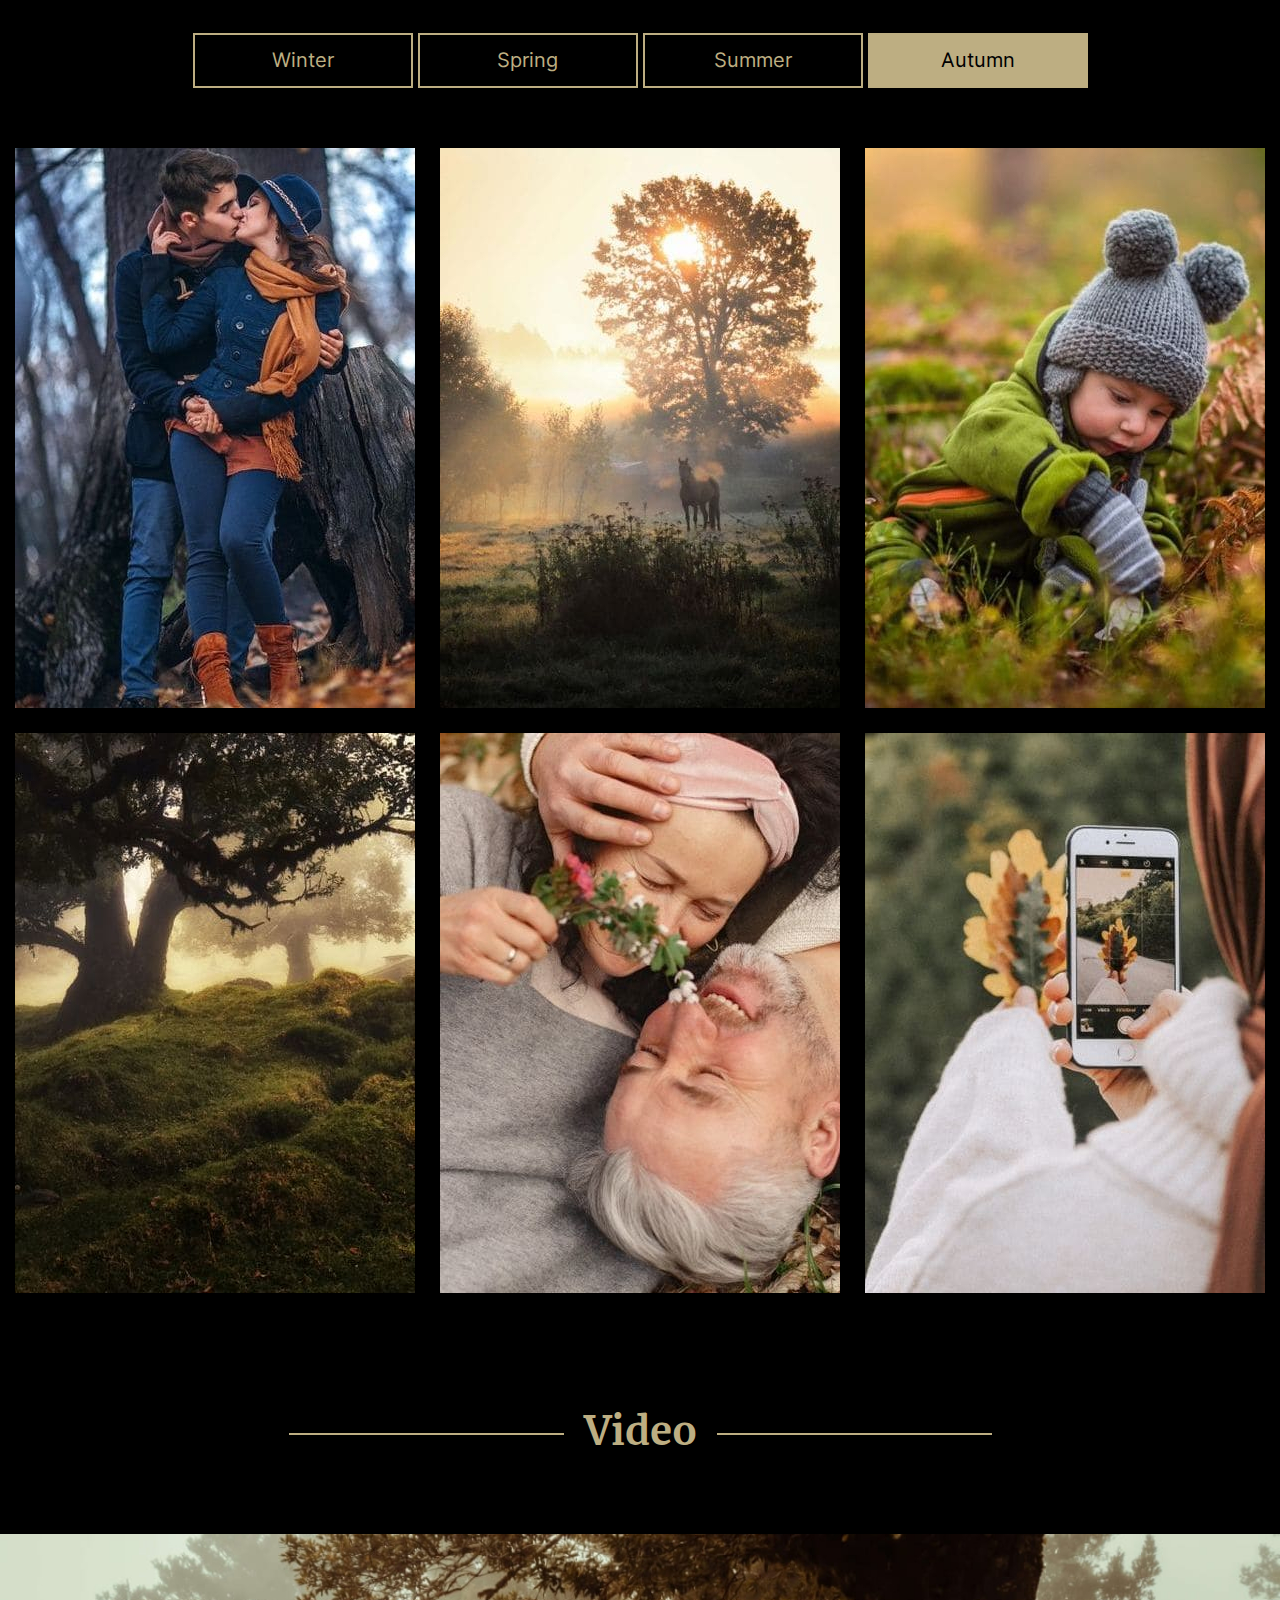
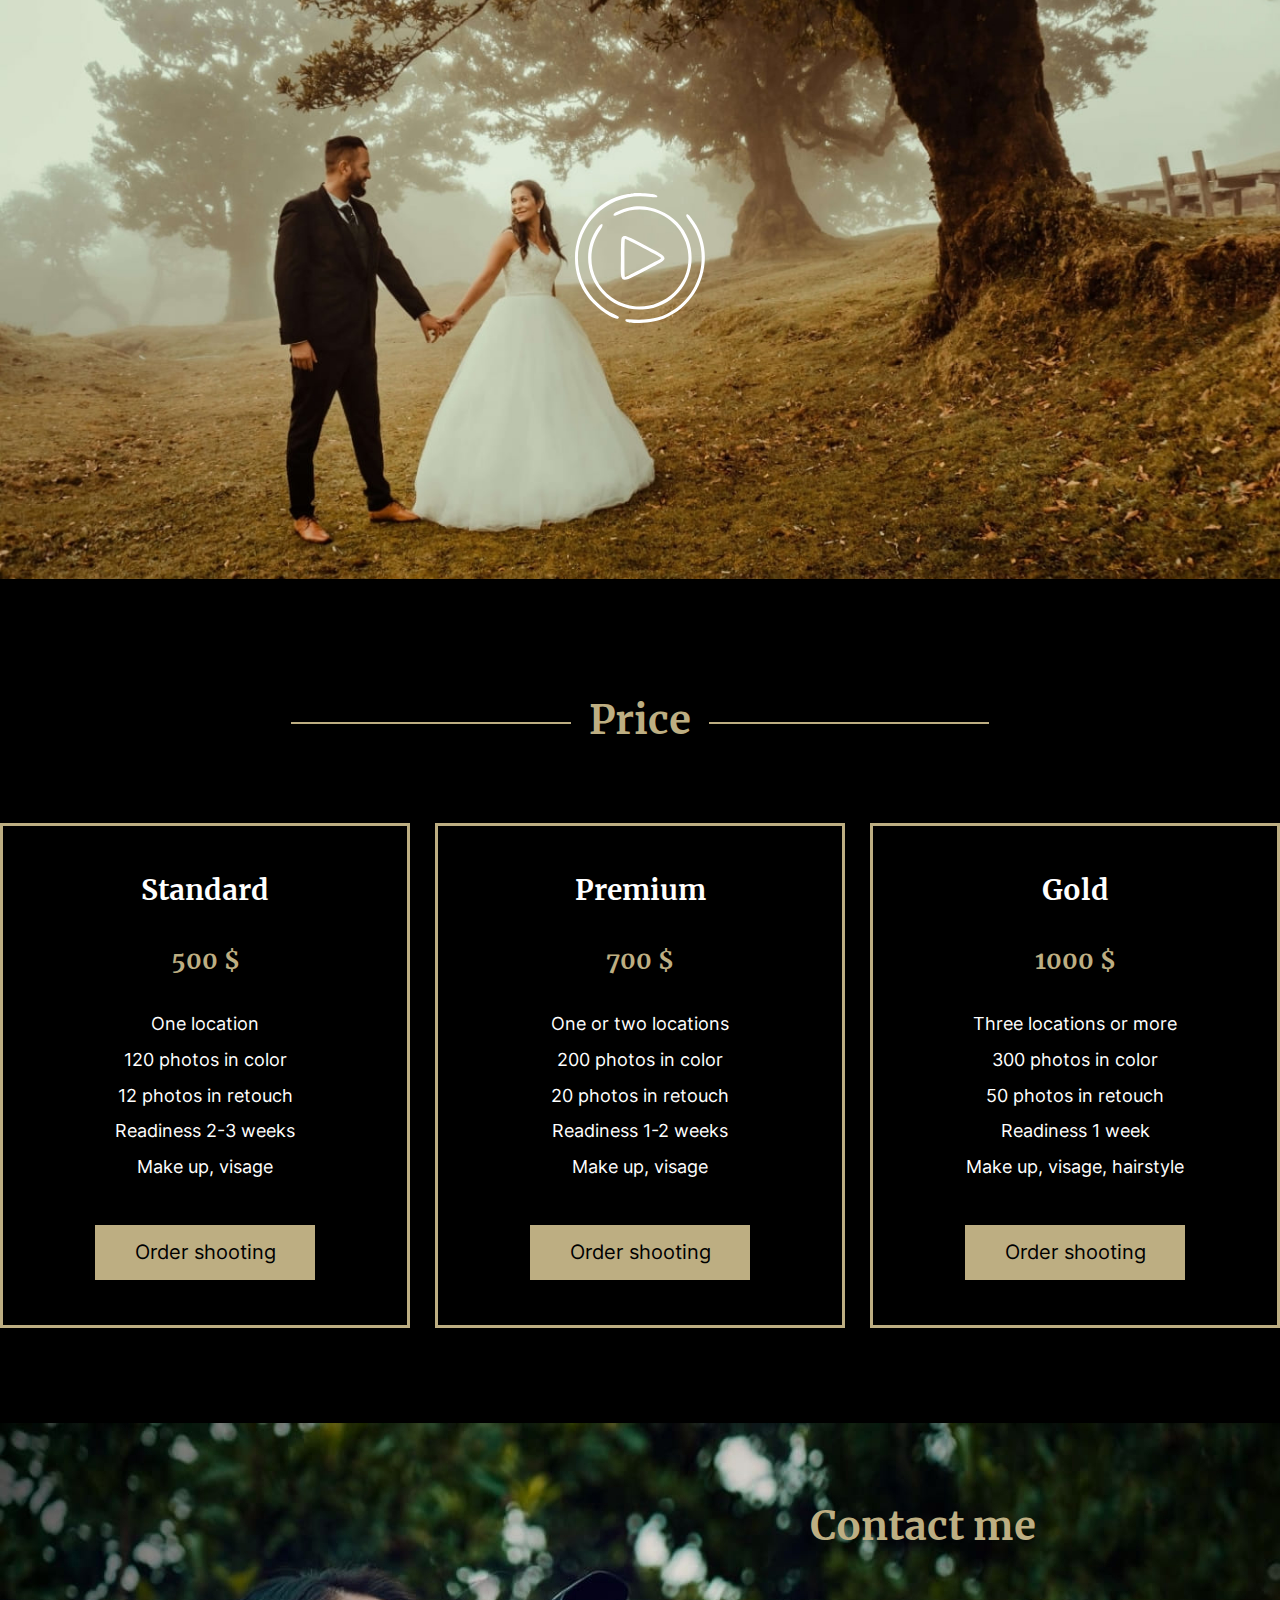
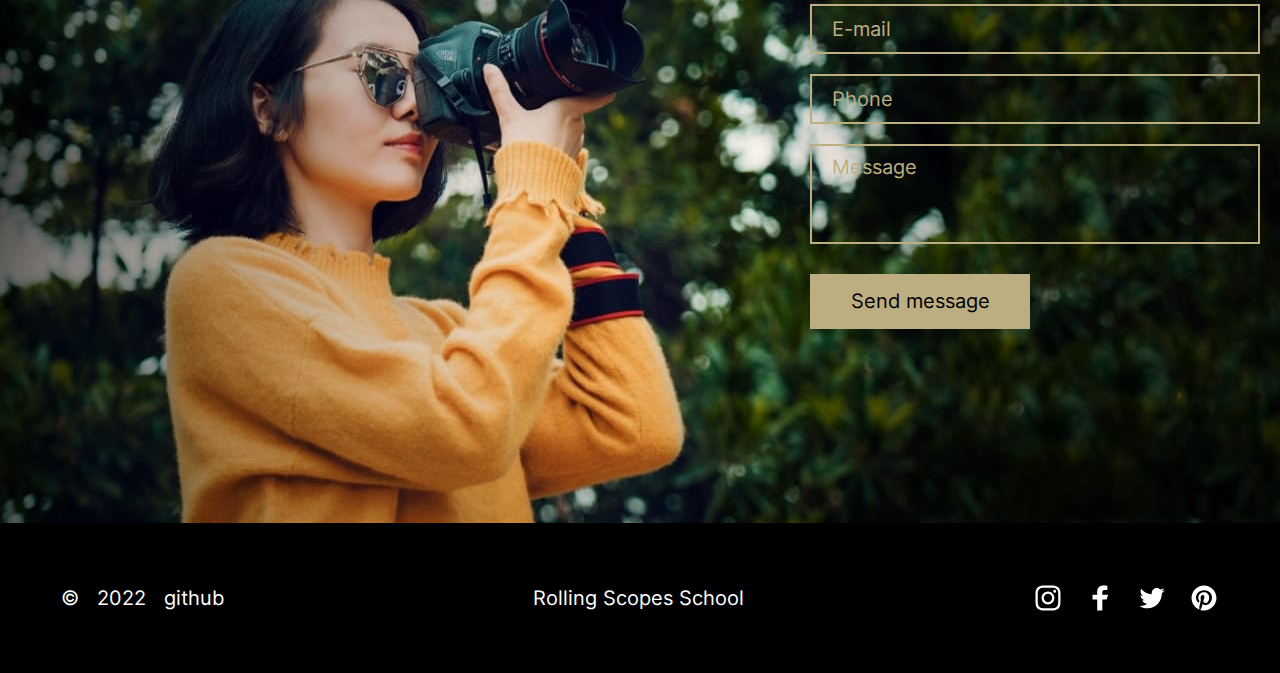
==== commit 32f761f5: "feat: add all the functionality for the video player" ====
--- a/portfolio/index.html
+++ b/portfolio/index.html
@@ -140,8 +140,15 @@
     <section class="video" id="video">
       <div class="container video__container">
         <h2 class="video__title subtitle" data-i18="video">Video</h2>
-        <div class="video-plug">
-          <video src="assets/video/video.mp4" poster="assets/img/video-player.jpg" controls></video>
+        <div class="video-plug player">
+          <video class="player__video viewer" src="assets/video/video.mp4" poster="assets/img/video-player.jpg"></video>
+          <div class="player__controls">
+            <div class="player__button toggle" title="Toggle Play"></div>
+            <input type="range" name="playbackProgress" class="player__slider slider__playback">
+            <div class="player__button player__volume"></div>
+            <input type="range" name="volume" class="player__slider slider__volume" min="0" max="1" step="0.05"
+              value="1">
+          </div>
           <div class="play-button"></div>
         </div>
         <!-- /.video-plug -->
--- a/portfolio/style.css
+++ b/portfolio/style.css
@@ -334,13 +334,11 @@
 .video-plug {
   position: relative;
   max-width: 1400px;
-  height: 705px;
-  background-image: url('./assets/img/video-player.jpg');
-  background-repeat: no-repeat;
   margin: 0 auto;
 }
 
 .play-button {
+  display: block;
   position: absolute;
   top: calc(50% - 65px);
   left: calc(50% - 65px);
@@ -353,6 +351,111 @@
 
 .play-button:hover {
   filter: invert(26%) sepia(15%) saturate(638%) hue-rotate(7deg) brightness(92%) contrast(87%);
+}
+
+/* Video-player */
+
+.player {
+  position: relative;
+  overflow: hidden;
+}
+
+.player:fullscreen {
+  max-width: none;
+  width: 100%;
+}
+
+.player:-webkit-full-screen {
+  max-width: none;
+  width: 100%;
+}
+
+.player__video {
+  width: 100%;
+  height: 100%;
+}
+
+.player__button {
+  width: 40px;
+  height: 36px;
+  background-size: contain;
+  background-position: center center;
+  background-repeat: no-repeat;
+  cursor: pointer;
+  transition: 0.3s;
+}
+
+.player__button:hover,
+.play-button:active {
+  filter: invert(26%) sepia(15%) saturate(638%) hue-rotate(7deg) brightness(92%) contrast(87%);
+}
+
+.toggle {
+  background-image: url('./assets/svg/play.svg');
+}
+
+.player__volume {
+  background-image: url('./assets/svg/volume.svg');
+}
+
+.player__slider {
+  height: 10px;
+  width: calc(80% - 160px);
+  outline: none;
+  transition: background 450ms ease-in;
+  -webkit-appearance: none;
+}
+
+.slider__volume {
+  width: calc(20% - 40px);
+}
+
+.player__controls {
+  display: none;
+  justify-content: space-around;
+  align-items: center;
+  width: 100%;
+  height: 60px;
+  padding: 0 20px;
+  background-color: #000000;
+}
+
+/* unholy css to style input type="range" */
+
+.slider__playback,
+.slider__volume {
+  background: linear-gradient(to right,
+      #bdae82 0%,
+      #bdae82 0%,
+      #c8c8c8 0%,
+      #c8c8c8 100%);
+  height: 10px;
+  width: calc(80% - 160px);
+  outline: none;
+  transition: background 450ms ease-in;
+  -webkit-appearance: none;
+}
+
+.slider__volume {
+  background: linear-gradient(to right,
+      #bdae82 0%,
+      #bdae82 100%,
+      #c8c8c8 100%,
+      #c8c8c8 100%);
+}
+
+.slider__volume {
+  width: calc(20% - 40px);
+}
+
+.slider__playback::-webkit-slider-thumb,
+.slider__volume::-webkit-slider-thumb {
+  width: 15px;
+  height: 15px;
+  border-radius: 50%;
+  -webkit-appearance: none;
+  cursor: ew-resize;
+  background: #fff;
 }
 
 .price {
@@ -817,7 +920,6 @@
 
   .video-plug {
     width: 100%;
-    height: 417px;
     background-size: cover;
     background-position: -5px center;
   }
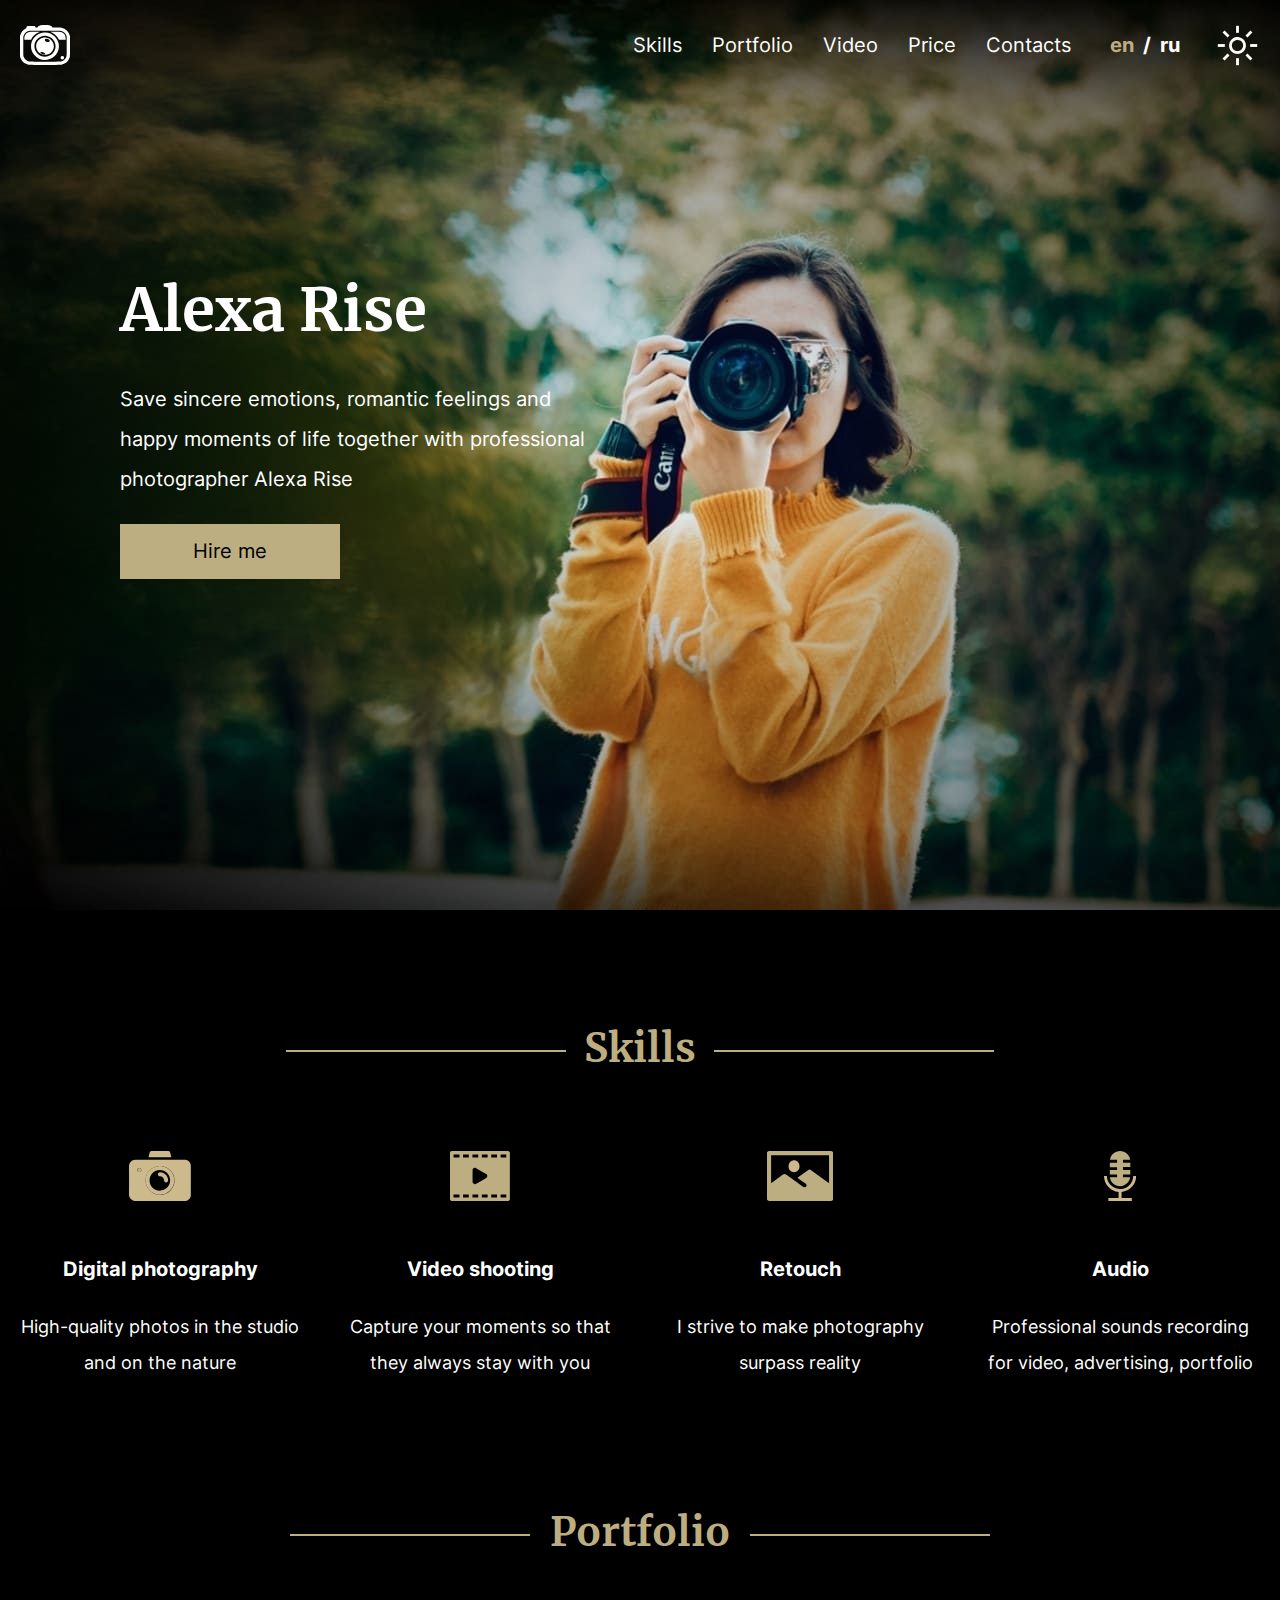
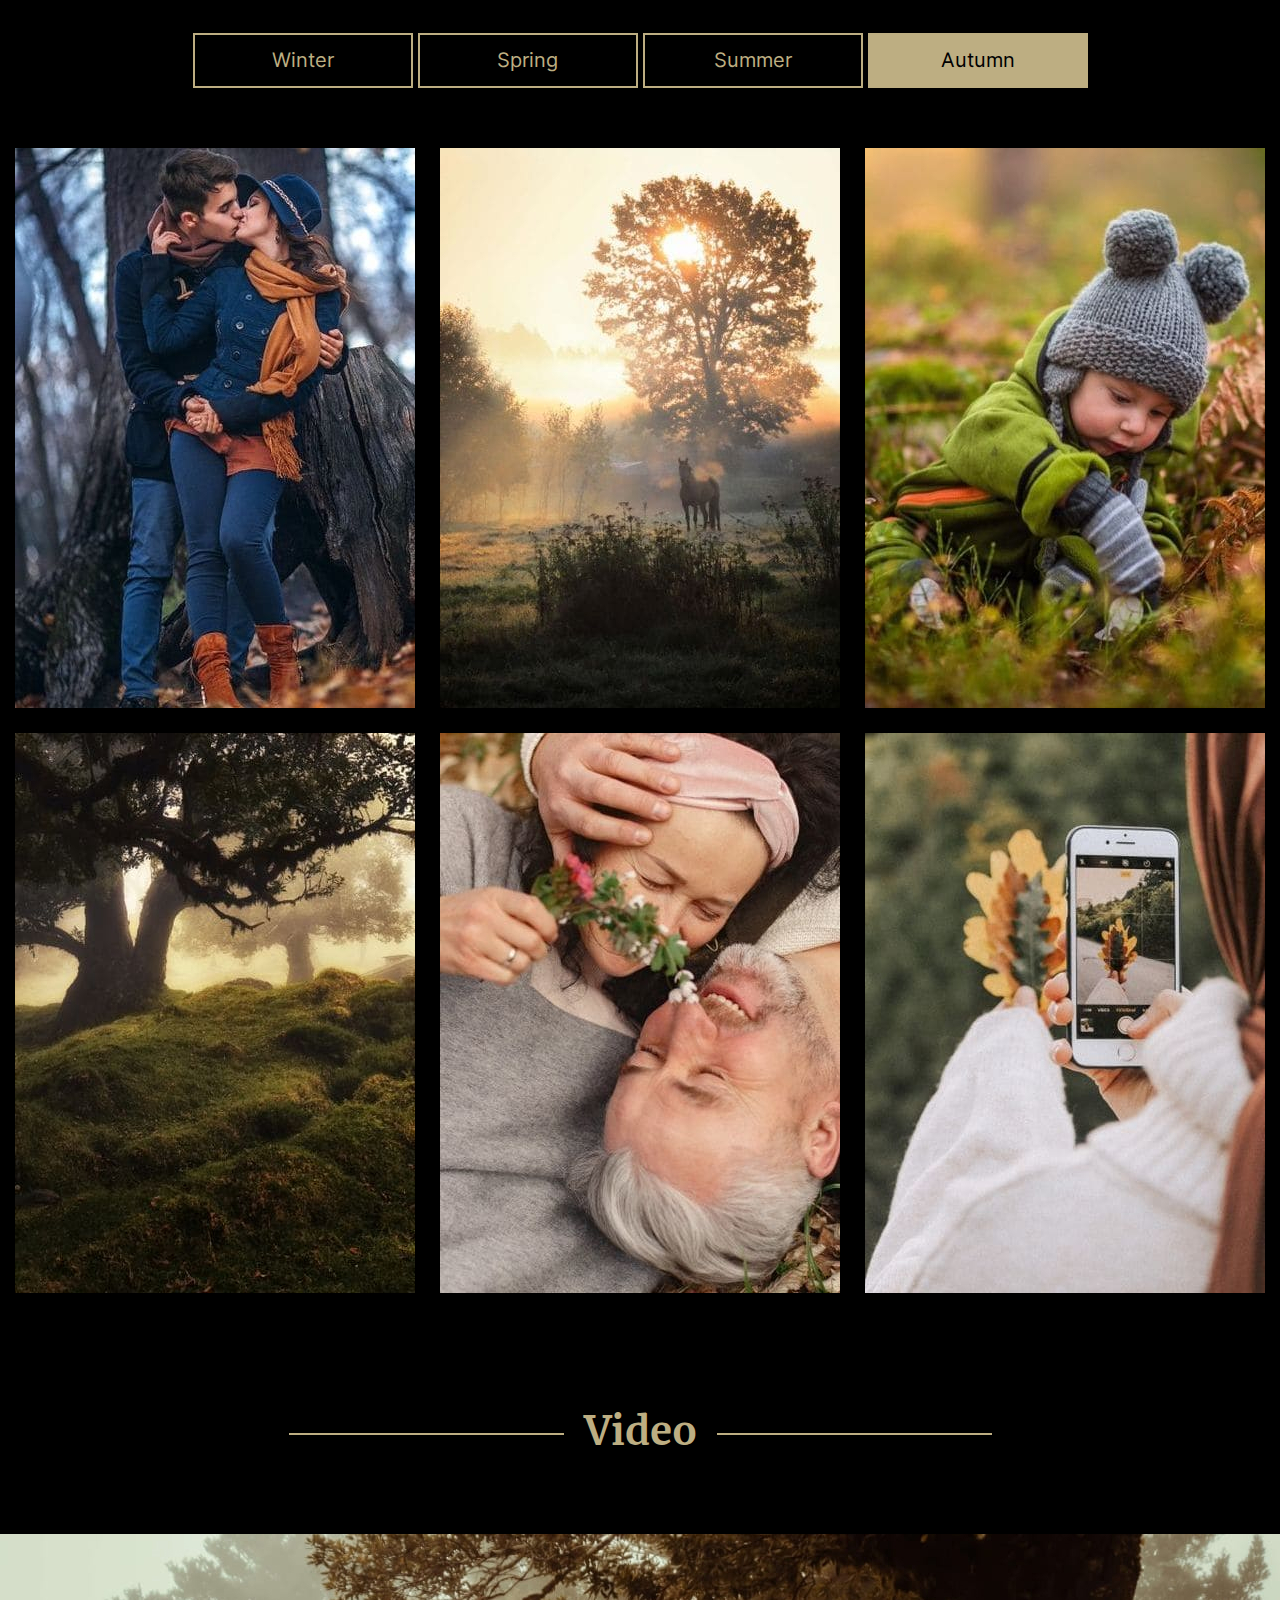
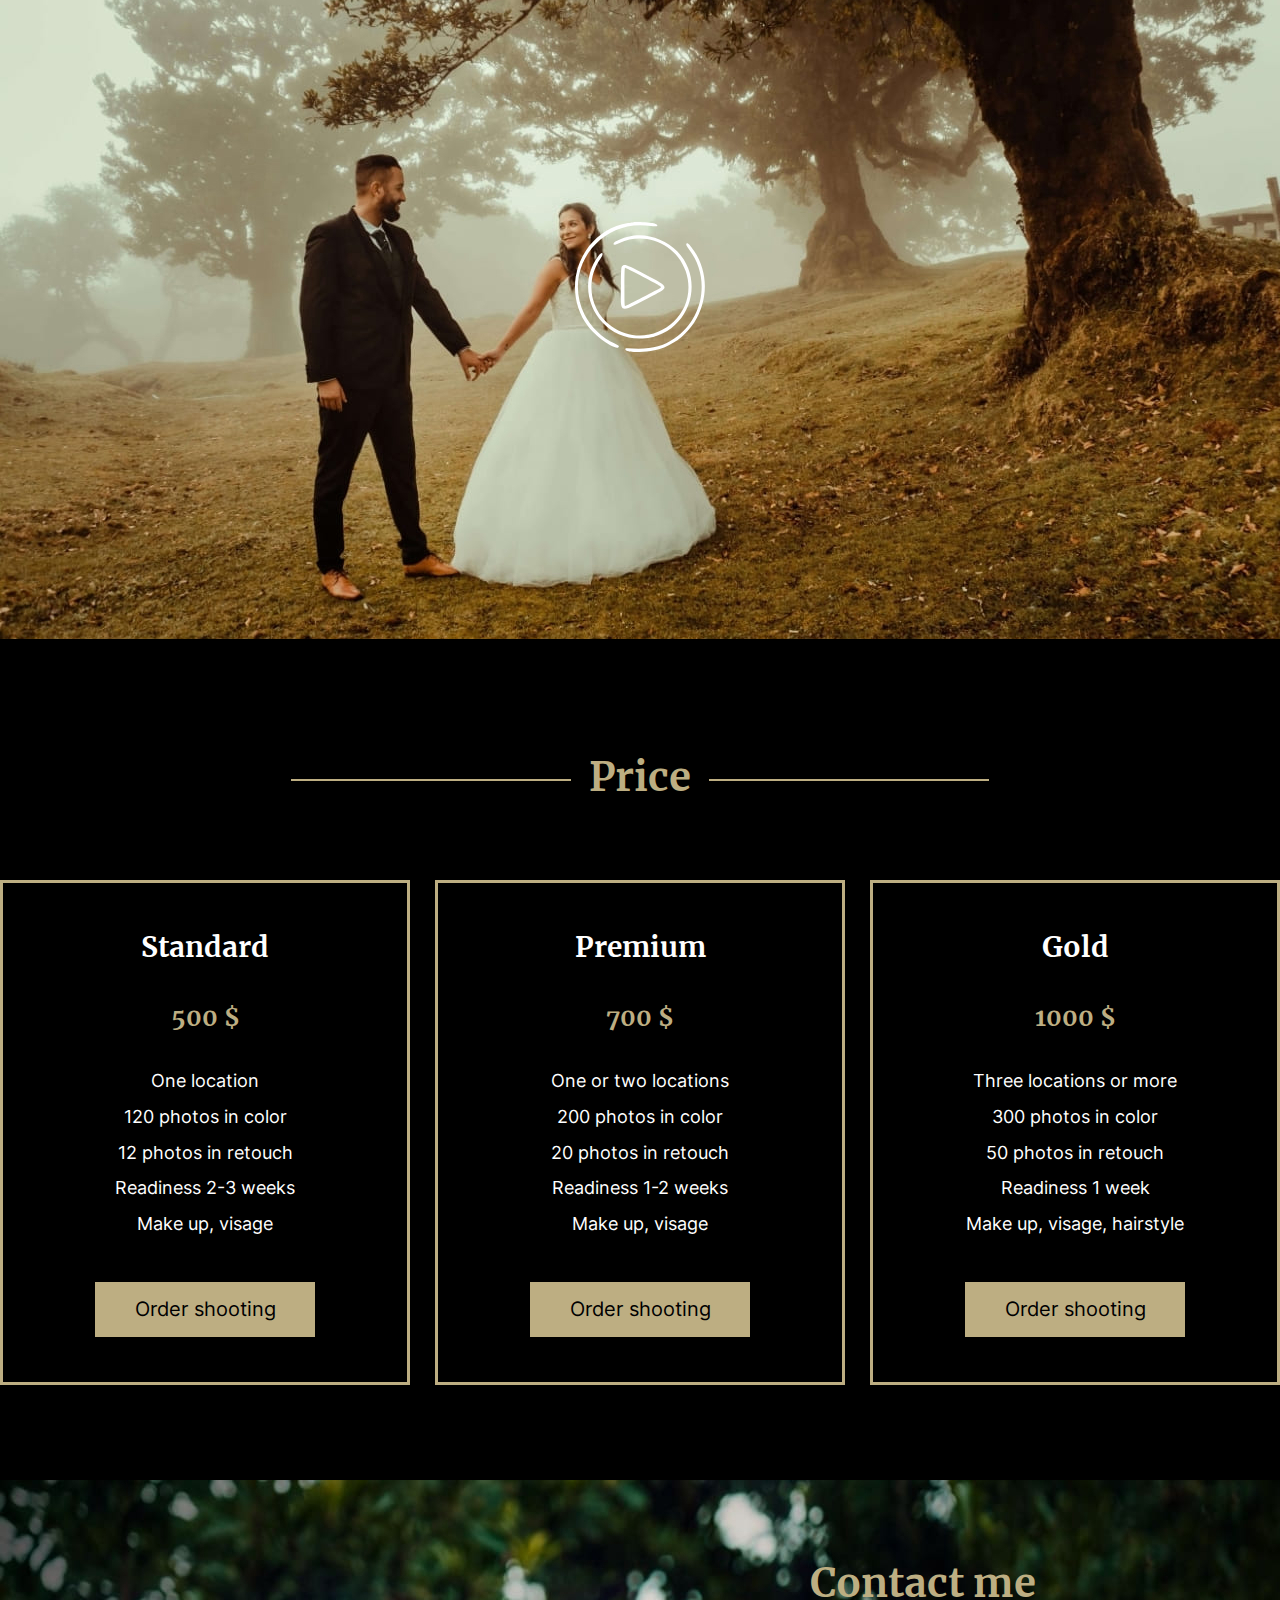
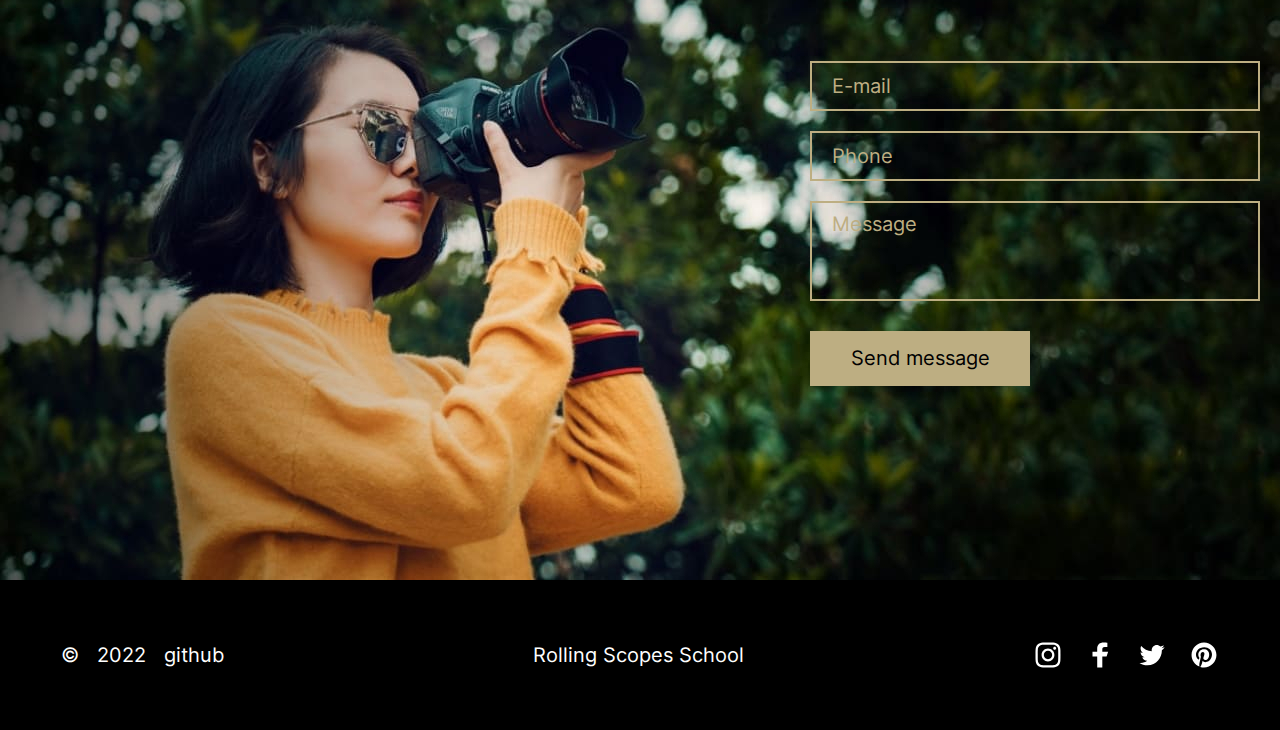
==== commit d2803b13: "Merge 861877373cdd77cb4259975c4d421c66a3af61bf into b1bc442479ca87a0409736fae3cac91dcd6d7e4c" ====
--- a/portfolio/index.html
+++ b/portfolio/index.html
@@ -140,15 +140,7 @@
     <section class="video" id="video">
       <div class="container video__container">
         <h2 class="video__title subtitle" data-i18="video">Video</h2>
-        <div class="video-plug player">
-          <video class="player__video viewer" src="assets/video/video.mp4" poster="assets/img/video-player.jpg"></video>
-          <div class="player__controls">
-            <div class="player__button toggle" title="Toggle Play"></div>
-            <input type="range" name="playbackProgress" class="player__slider slider__playback">
-            <div class="player__button player__volume"></div>
-            <input type="range" name="volume" class="player__slider slider__volume" min="0" max="1" step="0.05"
-              value="1">
-          </div>
+        <div class="video-plug">
           <div class="play-button"></div>
         </div>
         <!-- /.video-plug -->
--- a/portfolio/style.css
+++ b/portfolio/style.css
@@ -334,11 +334,13 @@
 .video-plug {
   position: relative;
   max-width: 1400px;
+  height: 705px;
+  background-image: url('./assets/img/video-player.jpg');
+  background-repeat: no-repeat;
   margin: 0 auto;
 }
 
 .play-button {
-  display: block;
   position: absolute;
   top: calc(50% - 65px);
   left: calc(50% - 65px);
@@ -351,111 +353,6 @@
 
 .play-button:hover {
   filter: invert(26%) sepia(15%) saturate(638%) hue-rotate(7deg) brightness(92%) contrast(87%);
-}
-
-/* Video-player */
-
-.player {
-  position: relative;
-  overflow: hidden;
-}
-
-.player:fullscreen {
-  max-width: none;
-  width: 100%;
-}
-
-.player:-webkit-full-screen {
-  max-width: none;
-  width: 100%;
-}
-
-.player__video {
-  width: 100%;
-  height: 100%;
-}
-
-.player__button {
-  width: 40px;
-  height: 36px;
-  background-size: contain;
-  background-position: center center;
-  background-repeat: no-repeat;
-  cursor: pointer;
-  transition: 0.3s;
-}
-
-.player__button:hover,
-.play-button:active {
-  filter: invert(26%) sepia(15%) saturate(638%) hue-rotate(7deg) brightness(92%) contrast(87%);
-}
-
-.toggle {
-  background-image: url('./assets/svg/play.svg');
-}
-
-.player__volume {
-  background-image: url('./assets/svg/volume.svg');
-}
-
-.player__slider {
-  height: 10px;
-  width: calc(80% - 160px);
-  outline: none;
-  transition: background 450ms ease-in;
-  -webkit-appearance: none;
-}
-
-.slider__volume {
-  width: calc(20% - 40px);
-}
-
-.player__controls {
-  display: none;
-  justify-content: space-around;
-  align-items: center;
-  width: 100%;
-  height: 60px;
-  padding: 0 20px;
-  background-color: #000000;
-}
-
-/* unholy css to style input type="range" */
-
-.slider__playback,
-.slider__volume {
-  background: linear-gradient(to right,
-      #bdae82 0%,
-      #bdae82 0%,
-      #c8c8c8 0%,
-      #c8c8c8 100%);
-  height: 10px;
-  width: calc(80% - 160px);
-  outline: none;
-  transition: background 450ms ease-in;
-  -webkit-appearance: none;
-}
-
-.slider__volume {
-  background: linear-gradient(to right,
-      #bdae82 0%,
-      #bdae82 100%,
-      #c8c8c8 100%,
-      #c8c8c8 100%);
-}
-
-.slider__volume {
-  width: calc(20% - 40px);
-}
-
-.slider__playback::-webkit-slider-thumb,
-.slider__volume::-webkit-slider-thumb {
-  width: 15px;
-  height: 15px;
-  border-radius: 50%;
-  -webkit-appearance: none;
-  cursor: ew-resize;
-  background: #fff;
 }
 
 .price {
@@ -920,6 +817,7 @@
 
   .video-plug {
     width: 100%;
+    height: 417px;
     background-size: cover;
     background-position: -5px center;
   }
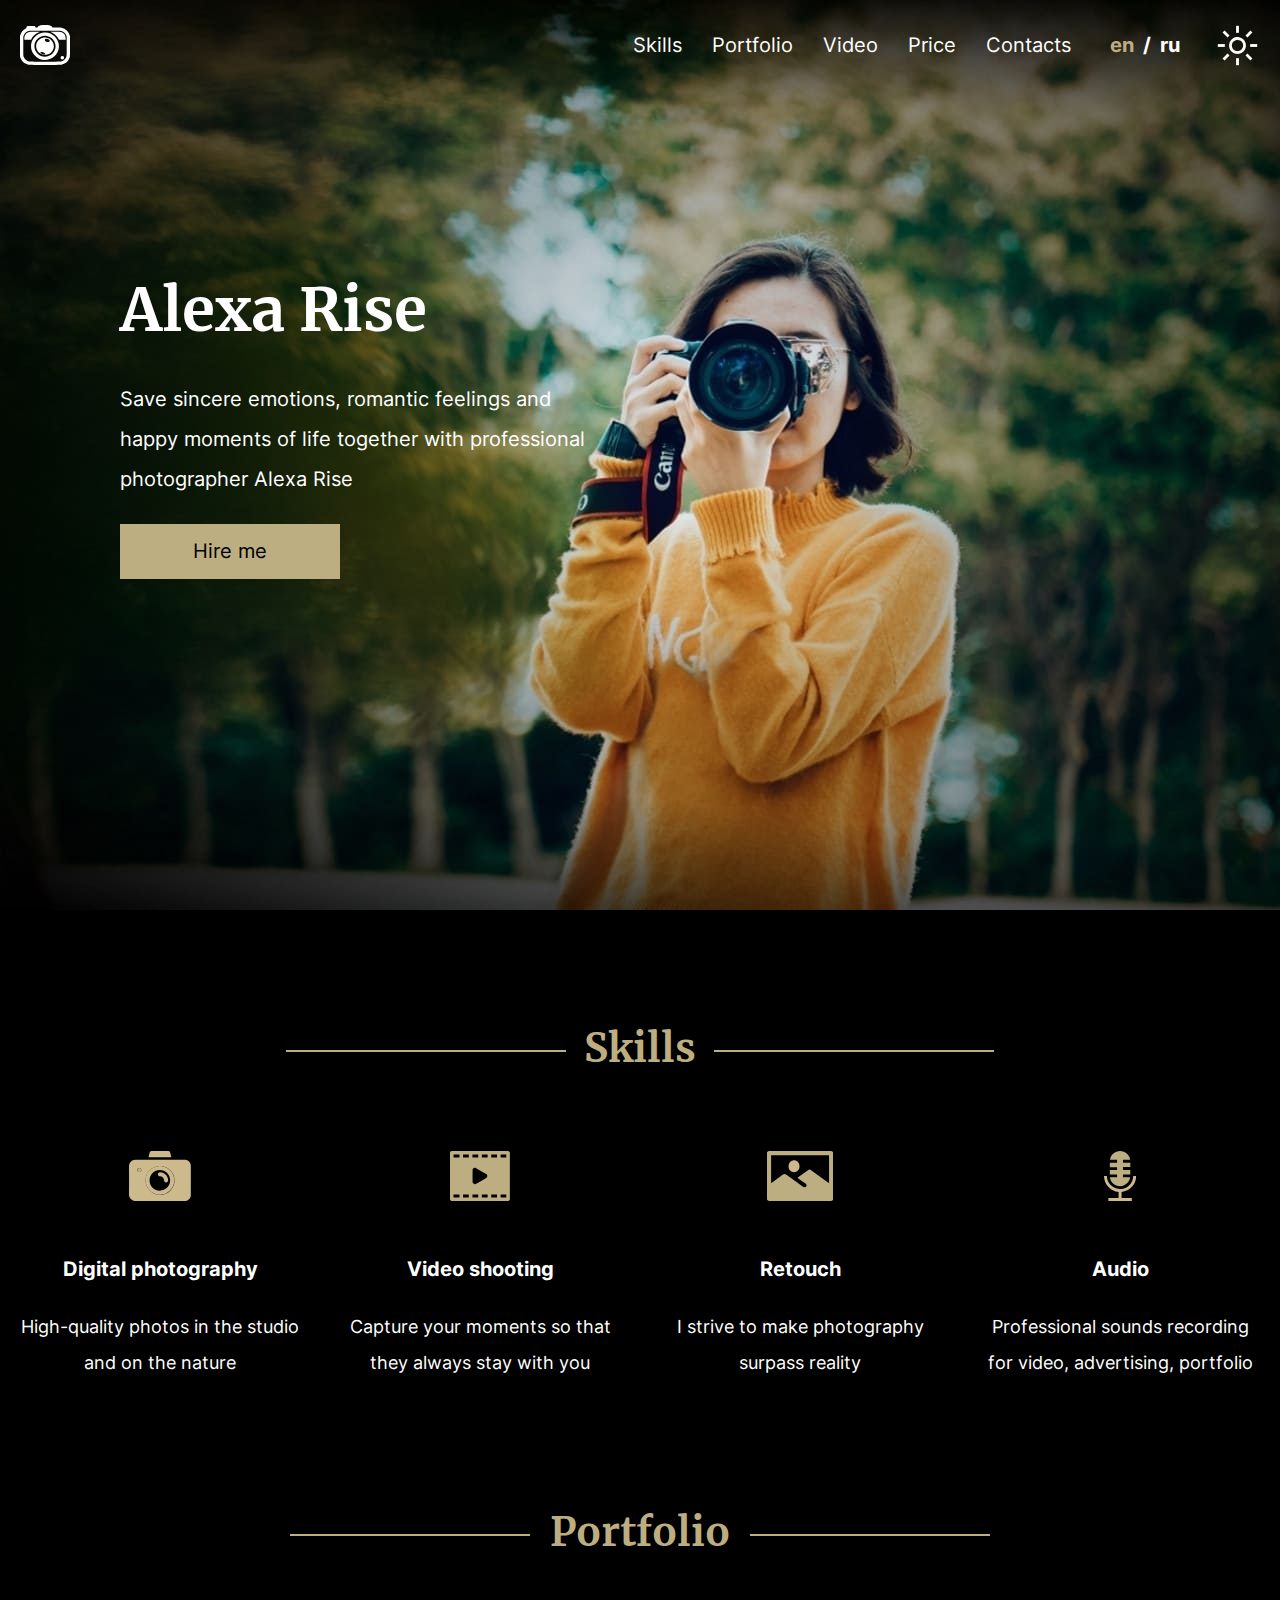
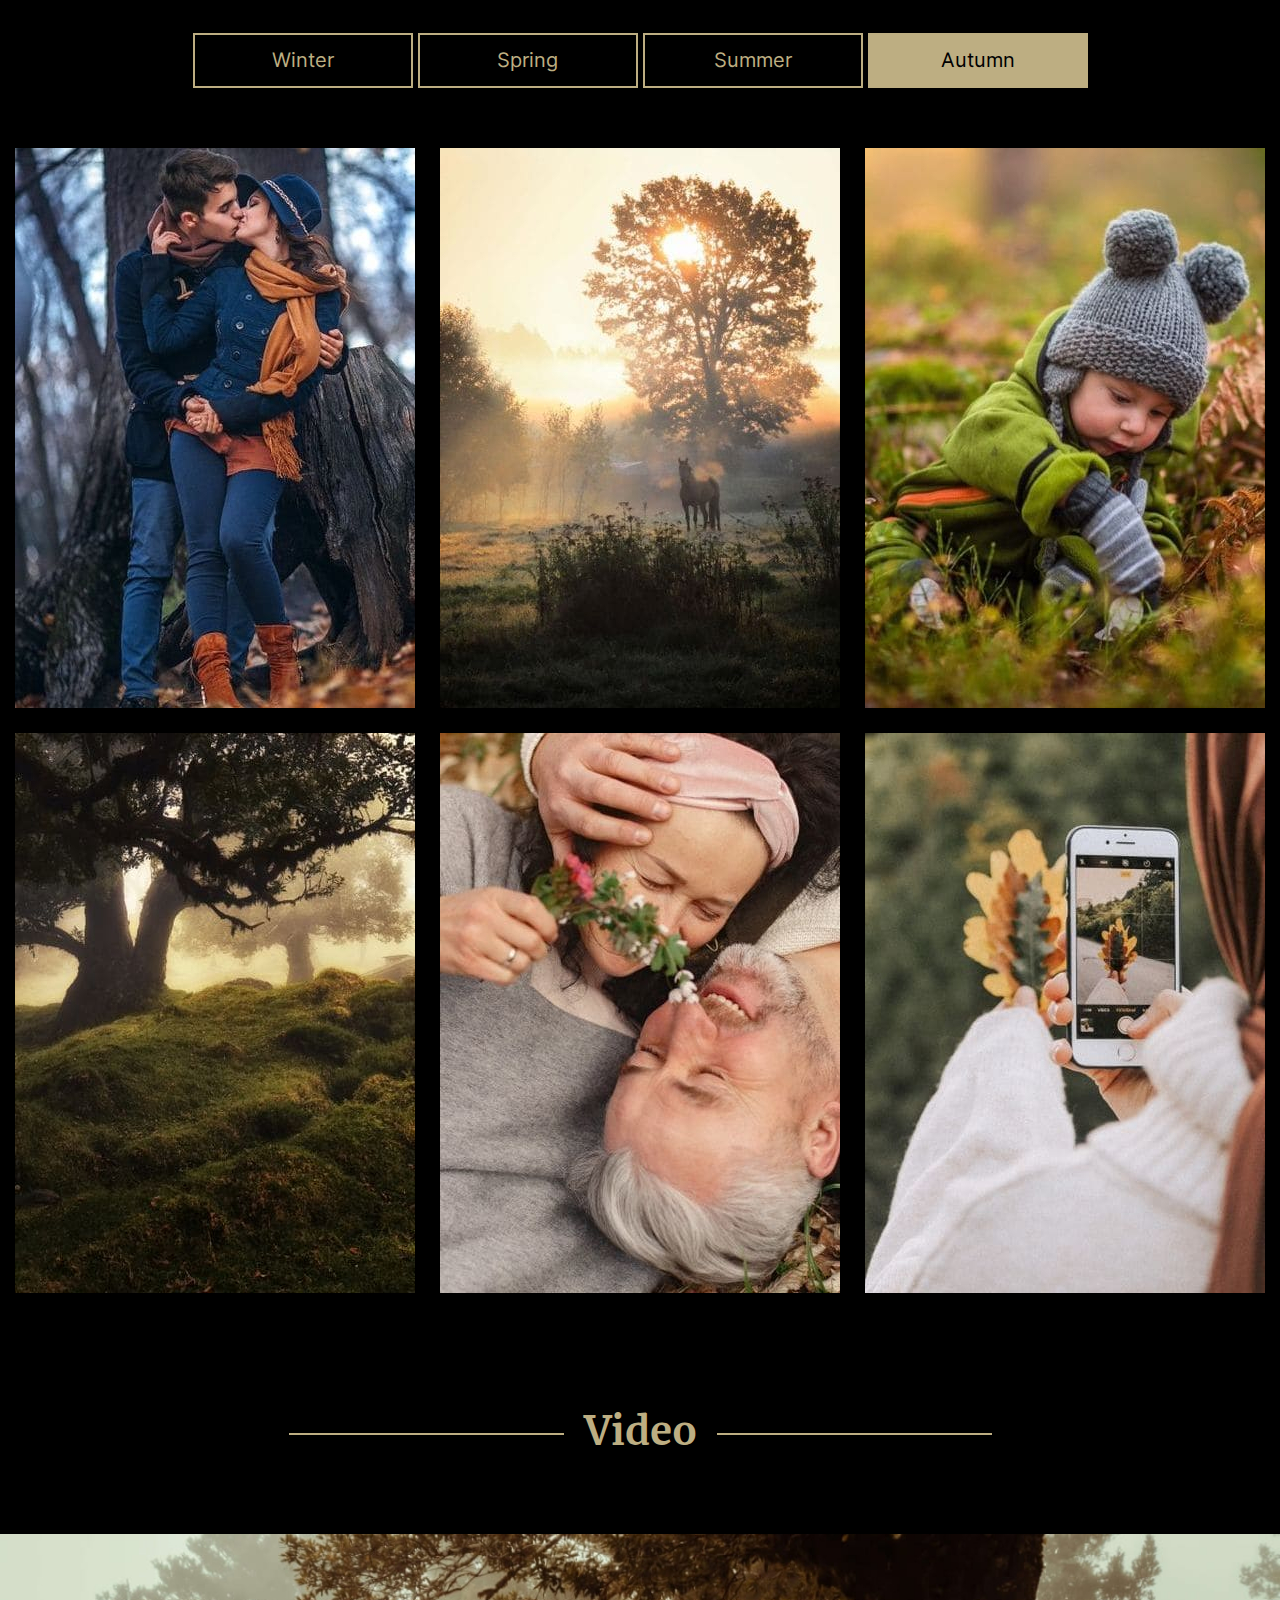
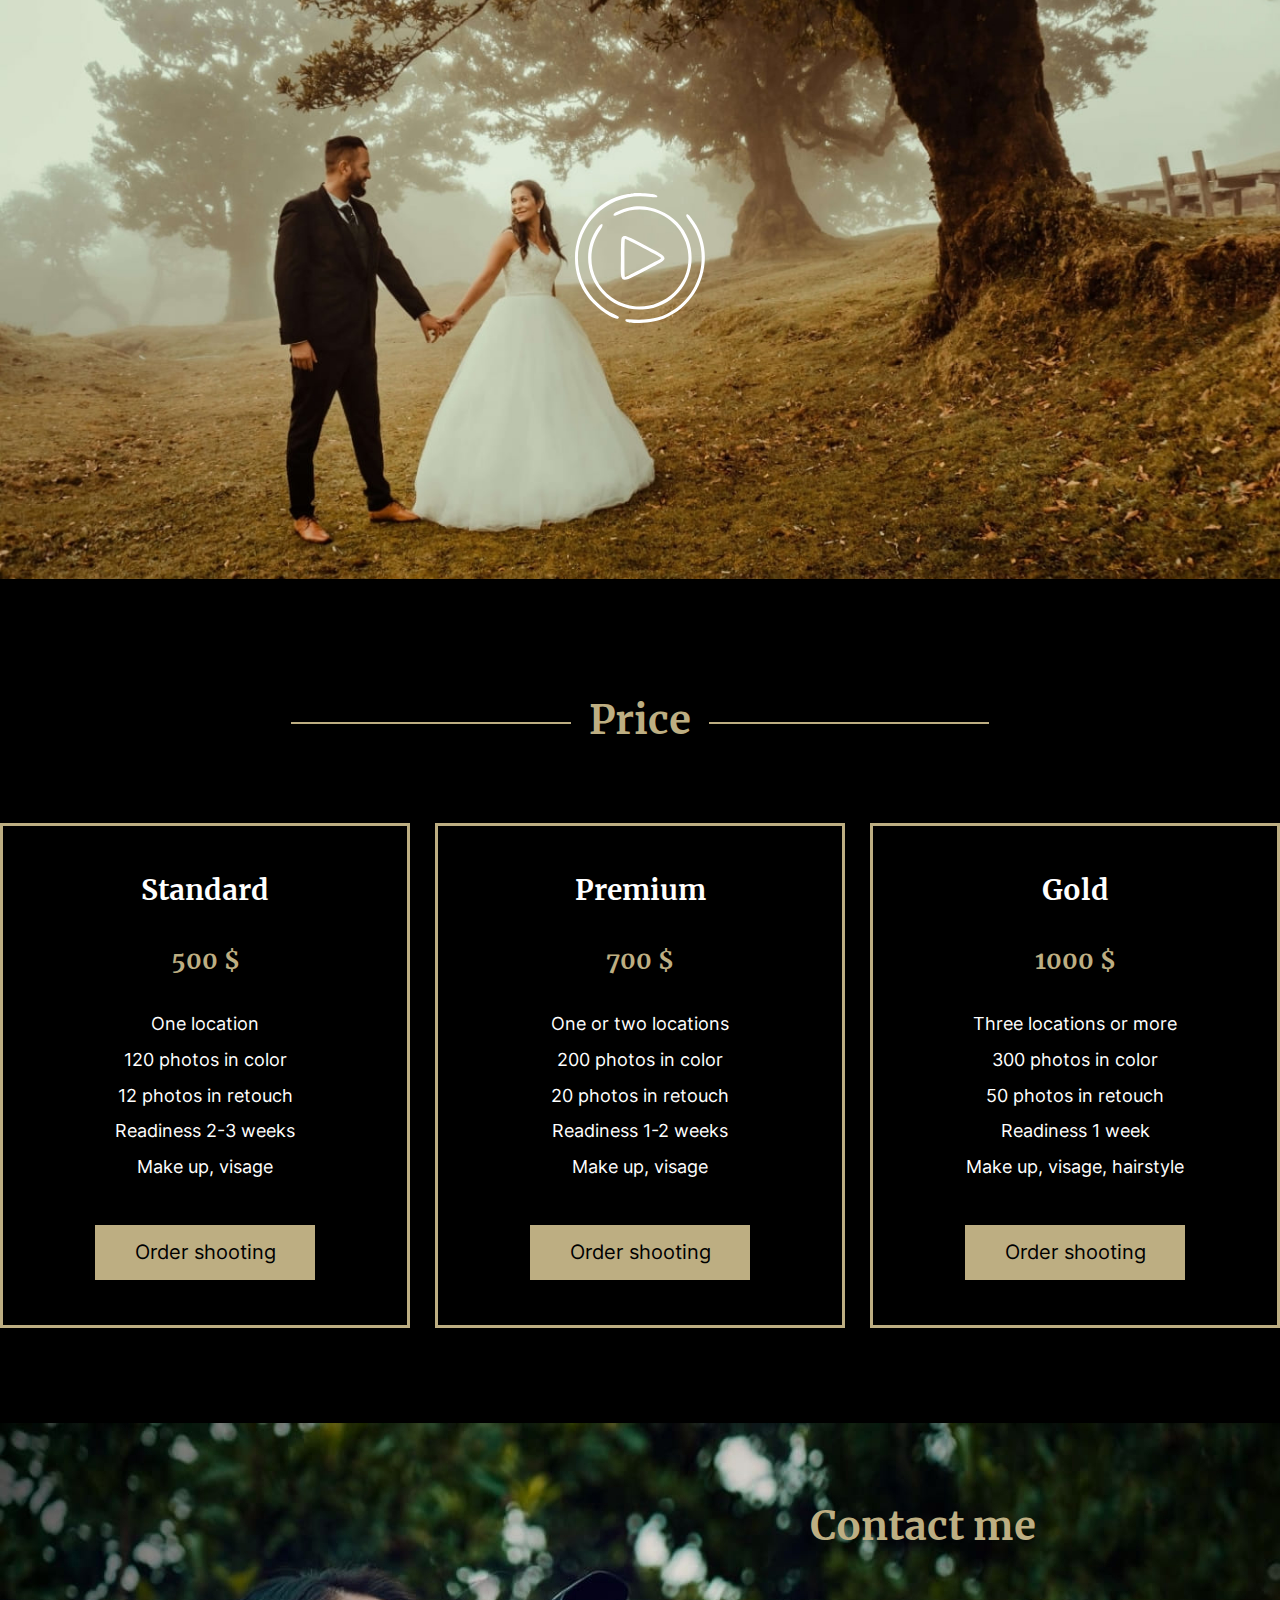
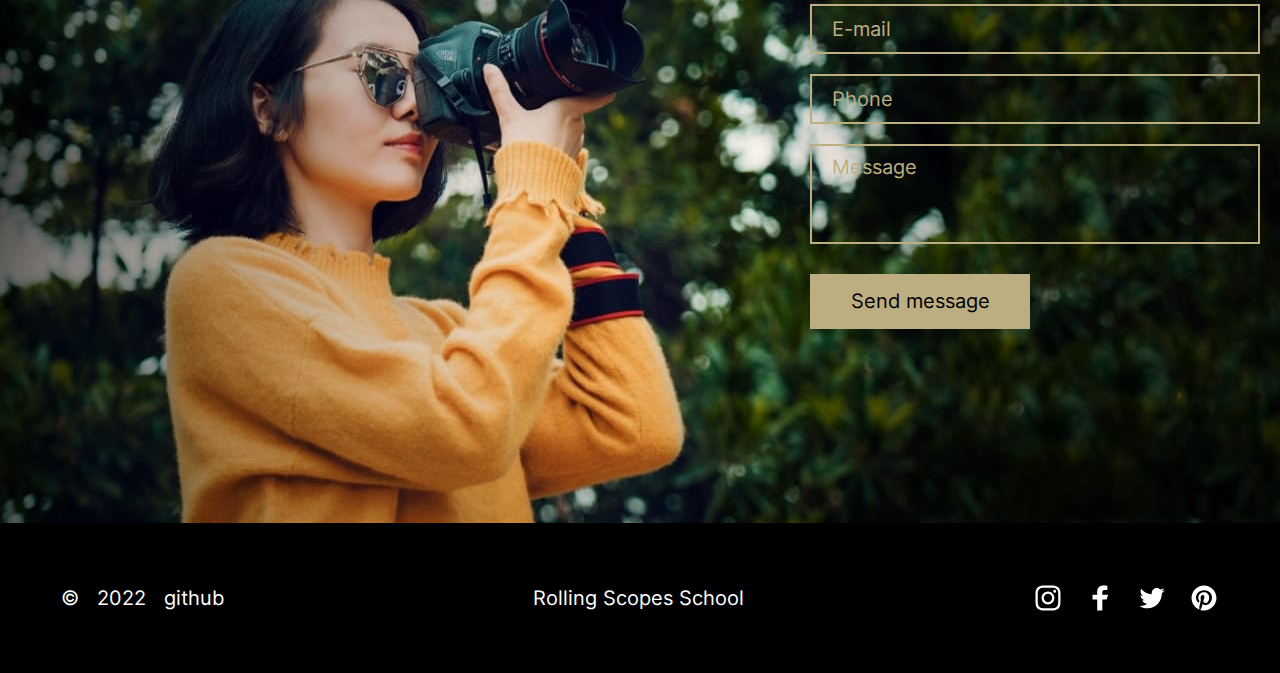
==== commit 1f45992d: "Merge a3a5ea6d3ad000587c0772219391a0628ff9a99a into b1bc442479ca87a0409736fae3cac91dcd6d7e4c" ====
--- a/portfolio/index.html
+++ b/portfolio/index.html
@@ -140,7 +140,15 @@
     <section class="video" id="video">
       <div class="container video__container">
         <h2 class="video__title subtitle" data-i18="video">Video</h2>
-        <div class="video-plug">
+        <div class="video-plug player">
+          <video class="player__video viewer" src="assets/video/video.mp4" poster="assets/img/video-player.jpg"></video>
+          <div class="player__controls">
+            <div class="player__button toggle" title="Toggle Play"></div>
+            <input type="range" name="playbackProgress" class="player__slider slider__playback">
+            <div class="player__button player__volume"></div>
+            <input type="range" name="volume" class="player__slider slider__volume" min="0" max="1" step="0.05"
+              value="1">
+          </div>
           <div class="play-button"></div>
         </div>
         <!-- /.video-plug -->
--- a/portfolio/style.css
+++ b/portfolio/style.css
@@ -334,13 +334,11 @@
 .video-plug {
   position: relative;
   max-width: 1400px;
-  height: 705px;
-  background-image: url('./assets/img/video-player.jpg');
-  background-repeat: no-repeat;
   margin: 0 auto;
 }
 
 .play-button {
+  display: block;
   position: absolute;
   top: calc(50% - 65px);
   left: calc(50% - 65px);
@@ -353,6 +351,112 @@
 
 .play-button:hover {
   filter: invert(26%) sepia(15%) saturate(638%) hue-rotate(7deg) brightness(92%) contrast(87%);
+}
+
+/* Video-player */
+
+.player {
+  position: relative;
+  overflow: hidden;
+}
+
+.player:fullscreen {
+  max-width: none;
+  width: 100%;
+}
+
+.player:-webkit-full-screen {
+  max-width: none;
+  width: 100%;
+}
+
+.player__video {
+  width: 100%;
+  height: 100%;
+}
+
+.player__button {
+  width: 40px;
+  height: 36px;
+  background-size: contain;
+  background-position: center center;
+  background-repeat: no-repeat;
+  cursor: pointer;
+  transition: 0.3s;
+}
+
+.player__button:hover,
+.play-button:active {
+  filter: invert(26%) sepia(15%) saturate(638%) hue-rotate(7deg) brightness(92%) contrast(87%);
+}
+
+.toggle {
+  background-image: url('./assets/svg/play.svg');
+}
+
+.player__volume {
+  background-image: url('./assets/svg/volume.svg');
+}
+
+.player__slider {
+  height: 10px;
+  width: calc(80% - 160px);
+  outline: none;
+  transition: background 450ms ease-in;
+  -webkit-appearance: none;
+}
+
+.slider__volume {
+  width: calc(20% - 40px);
+}
+
+.player__controls {
+  display: none;
+  justify-content: space-around;
+  align-items: center;
+  width: 100%;
+  height: 60px;
+  padding: 0 20px;
+  background-color: #000000;
+}
+
+/* unholy css to style input type="range" */
+
+.slider__playback,
+.slider__volume {
+  background: linear-gradient(to right,
+      #bdae82 0%,
+      #bdae82 0%,
+      #c8c8c8 0%,
+      #c8c8c8 100%);
+  height: 10px;
+  width: calc(80% - 160px);
+  outline: none;
+  transition: background 450ms ease-in;
+  -webkit-appearance: none;
+  cursor: pointer;
+}
+
+.slider__volume {
+  background: linear-gradient(to right,
+      #bdae82 0%,
+      #bdae82 100%,
+      #c8c8c8 100%,
+      #c8c8c8 100%);
+}
+
+.slider__volume {
+  width: calc(20% - 40px);
+}
+
+.slider__playback::-webkit-slider-thumb,
+.slider__volume::-webkit-slider-thumb {
+  width: 15px;
+  height: 15px;
+  border-radius: 50%;
+  -webkit-appearance: none;
+  cursor: ew-resize;
+  background: #fff;
 }
 
 .price {
@@ -817,7 +921,6 @@
 
   .video-plug {
     width: 100%;
-    height: 417px;
     background-size: cover;
     background-position: -5px center;
   }
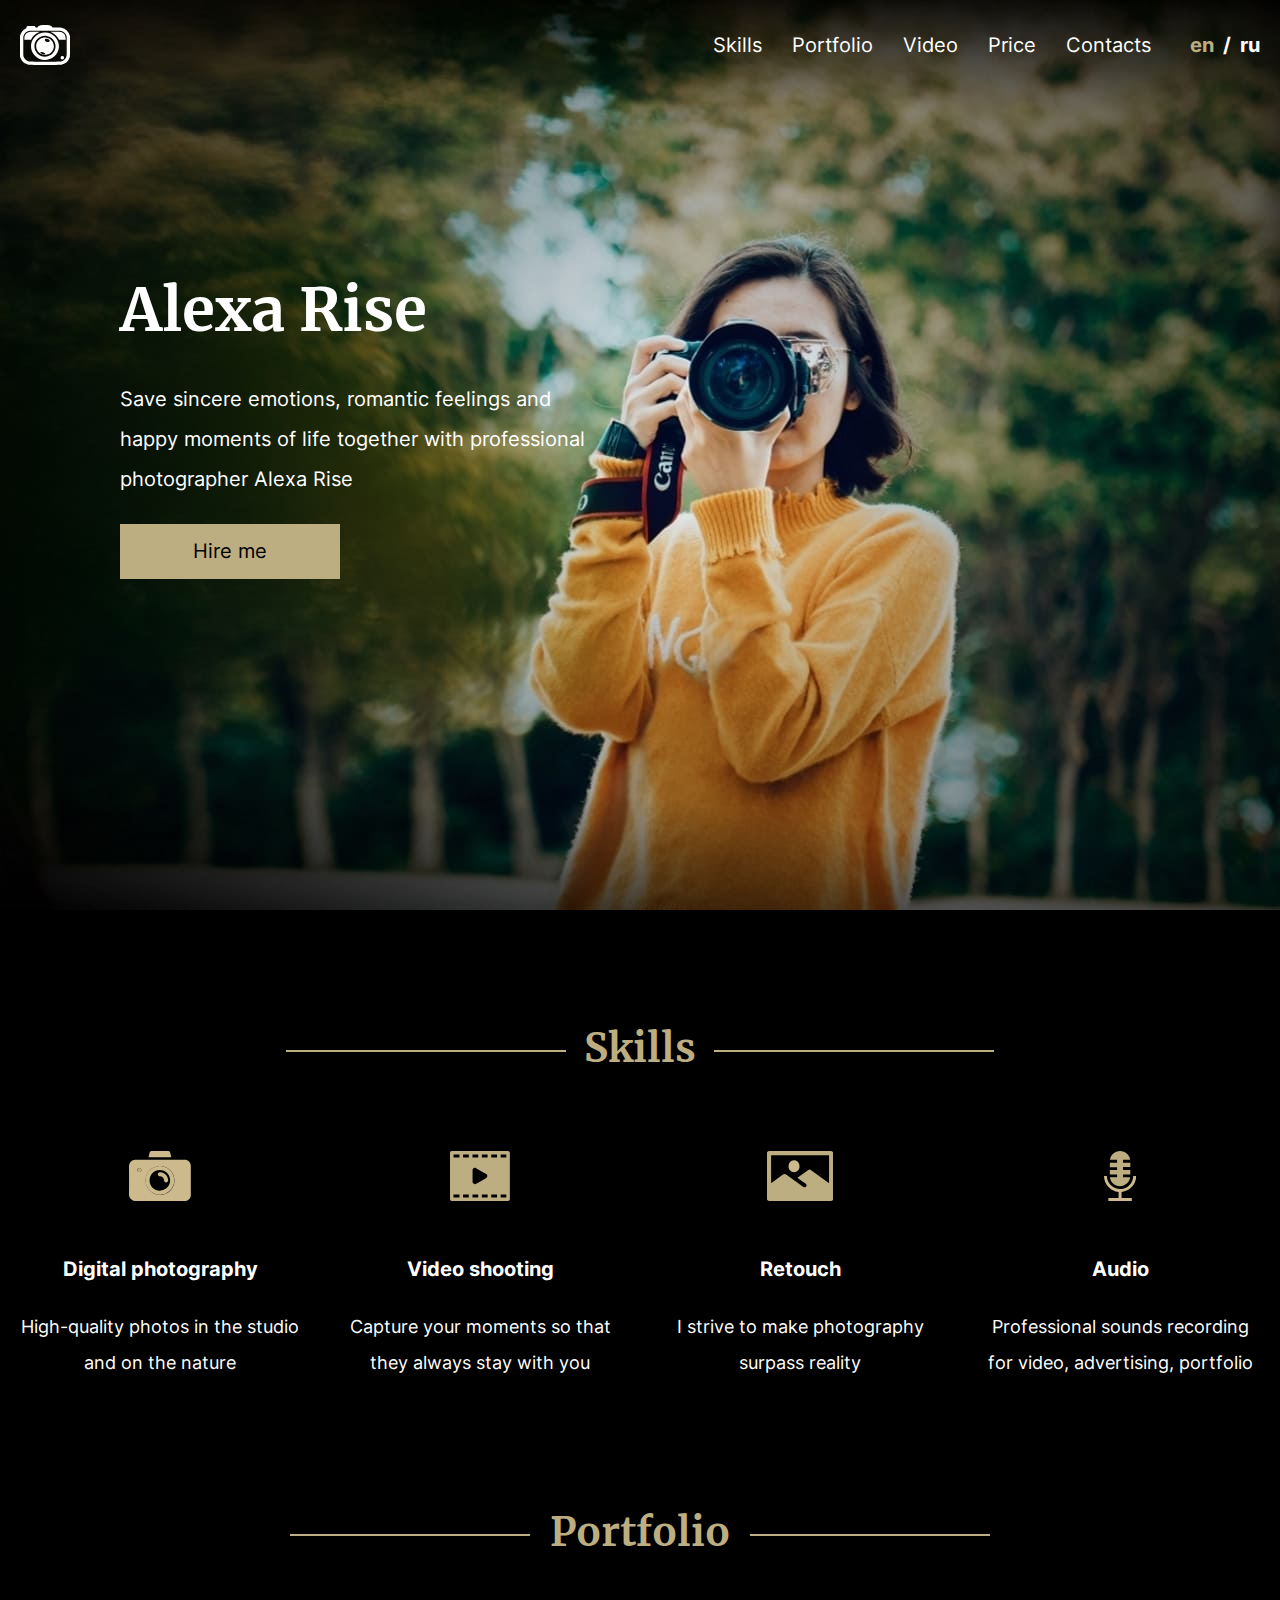
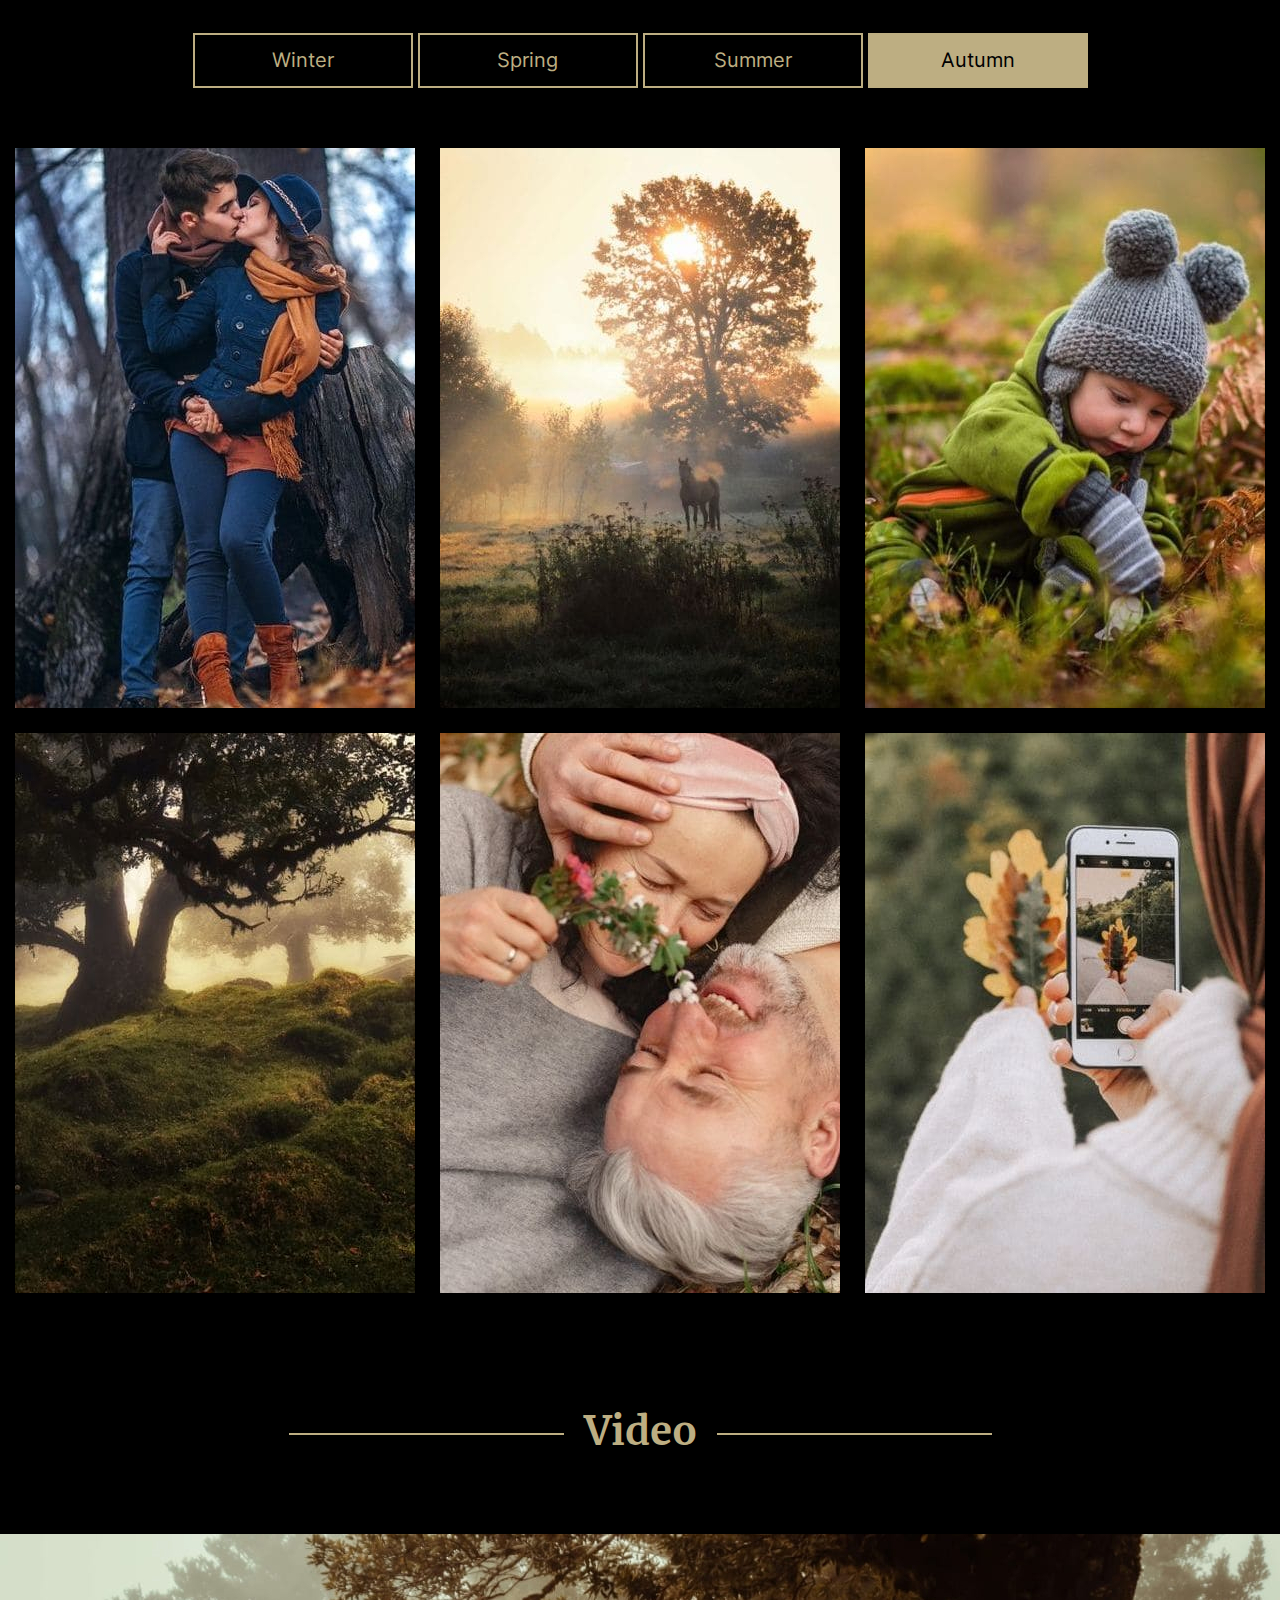
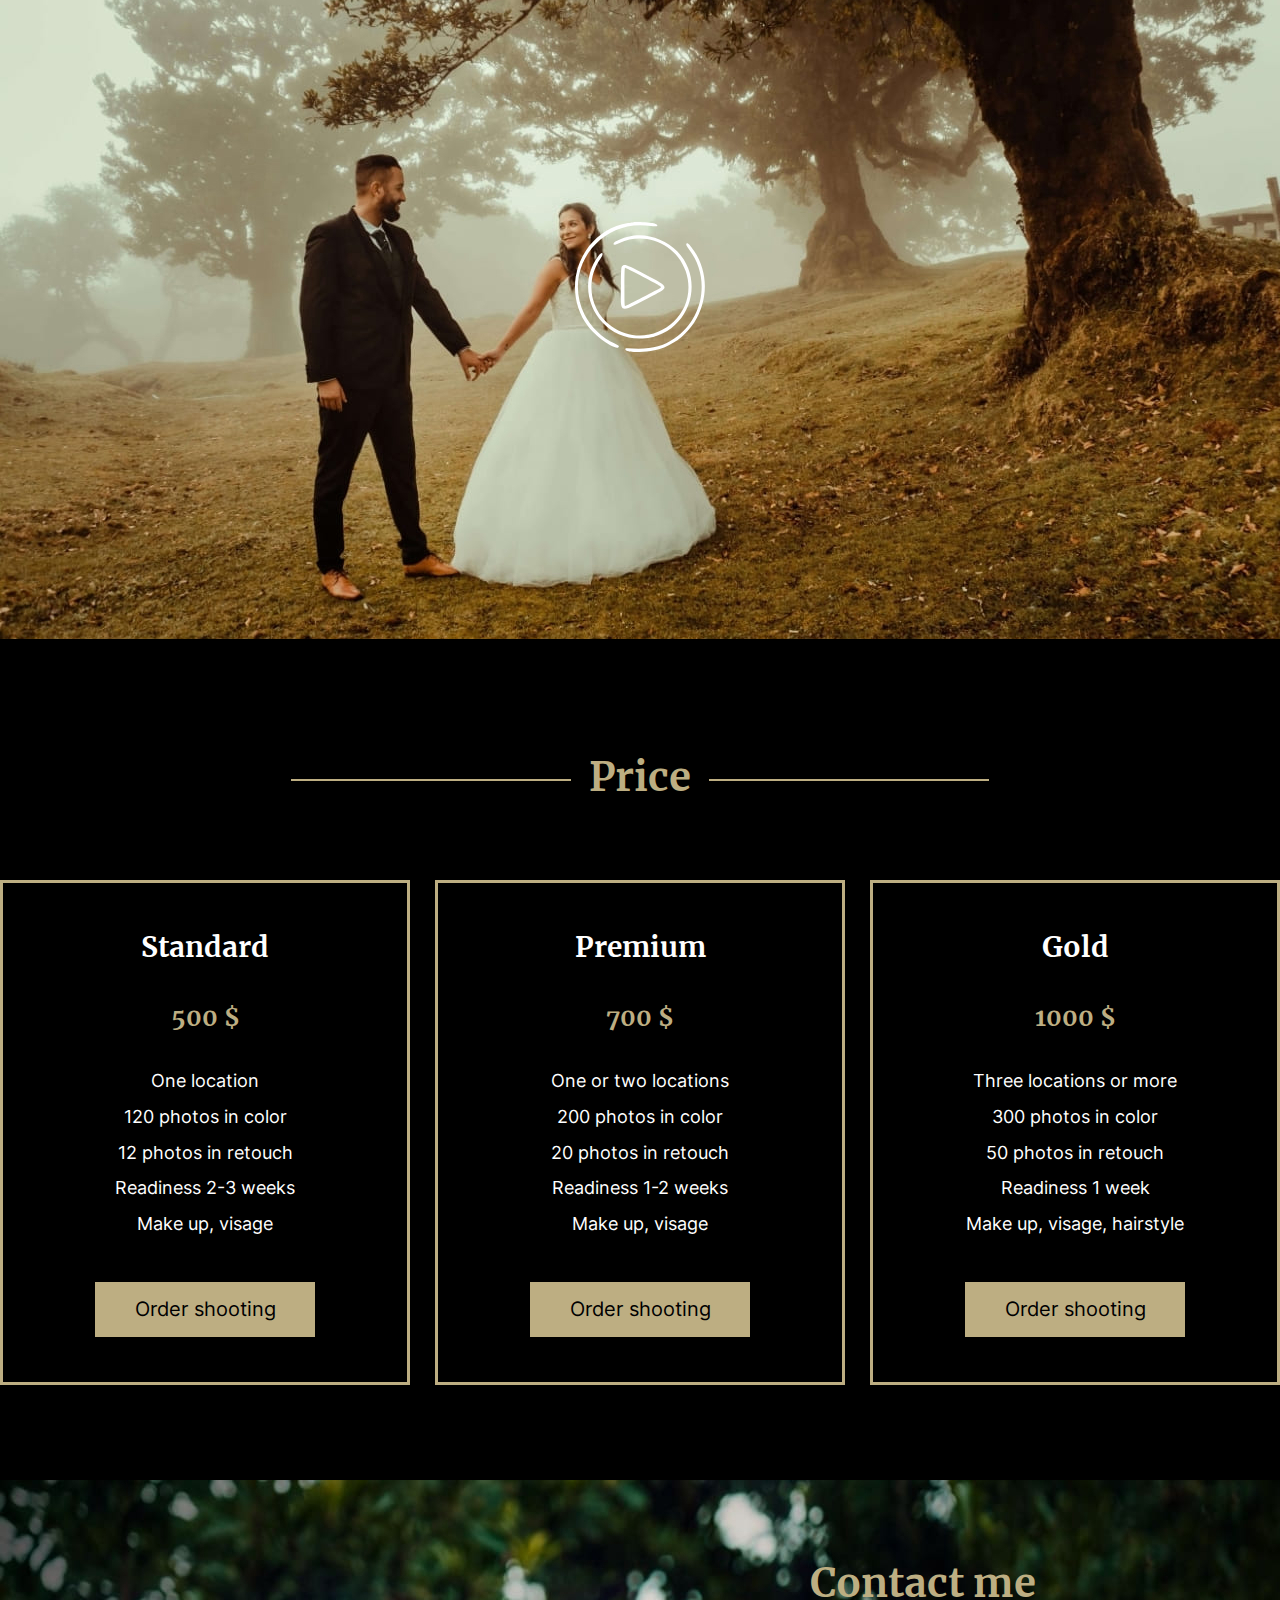
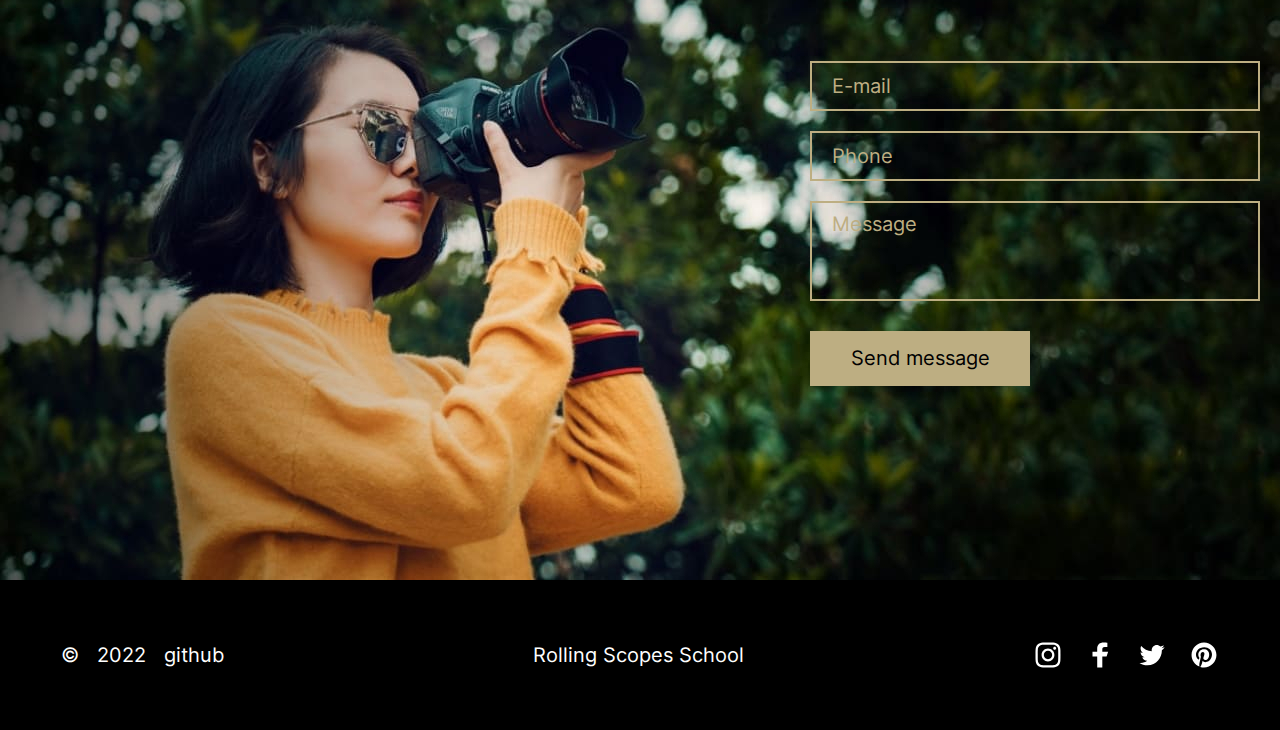
==== commit e308747e: "Merge a445c298a8497ca11b2d0acfe28da38b93d82d18 into b1bc442479ca87a0409736fae3cac91dcd6d7e4c" ====
--- a/portfolio/index.html
+++ b/portfolio/index.html
@@ -20,22 +20,20 @@
       <!-- /.header__logo -->
       <nav class="header__nav nav">
         <ul class="nav__items">
-          <li class="nav__item"><a href="#skills" class="nav__link" data-i18="skills">Skills</a></li>
-          <li class="nav__item"><a href="#portfolio" class="nav__link" data-i18="portfolio">Portfolio</a></li>
-          <li class="nav__item"><a href="#video" class="nav__link" data-i18="video">Video</a></li>
-          <li class="nav__item"><a href="#price" class="nav__link" data-i18="price">Price</a></li>
-          <li class="nav__item"><a href="#contacts" class="nav__link" data-i18="contacts">Contacts</a></li>
+          <li class="nav__item"><a href="#skills" class="nav__link">Skills</a></li>
+          <li class="nav__item"><a href="#portfolio" class="nav__link">Portfolio</a></li>
+          <li class="nav__item"><a href="#video" class="nav__link">Video</a></li>
+          <li class="nav__item"><a href="#price" class="nav__link">Price</a></li>
+          <li class="nav__item"><a href="#contacts" class="nav__link">Contacts</a></li>
         </ul>
       </nav>
       <!-- /.header__nav -->
       <div class="header__lang lang">
-        <span class="lang__item lang__item--en lang__item--active">en</span>
+        <span class="lang__item lang__item--en">en</span>
         <span class="lang__item">/</span>
         <span class="lang__item lang__item--ru">ru</span>
       </div>
       <!-- /.header__lang -->
-      <div class="dark-light-button"></div>
-      <!-- /.dark-light-button -->
       <div class="hamburger">
         <span class="line"></span>
         <span class="line"></span>
@@ -61,11 +59,10 @@
   <main class="main">
     <section class="hero">
       <div class="container hero__container">
-        <h1 class="hero__title" data-i18="hero-title">Alexa Rise</h1>
-        <p class="hero__desc" data-i18="hero-text">Save sincere emotions, romantic feelings and happy moments of life
-          together with
+        <h1 class="hero__title">Alexa Rise</h1>
+        <p class="hero__desc">Save sincere emotions, romantic feelings and happy moments of life together with
           professional photographer Alexa Rise</p>
-        <button class="hero__button" data-i18="hire">Hire me</button>
+        <button class="hero__button">Hire me</button>
       </div>
       <!-- /.container -->
     </section>
@@ -73,29 +70,27 @@
 
     <section class="skills" id="skills">
       <div class="container">
-        <h2 class="skills__title subtitle" data-i18="skills">Skills</h2>
+        <h2 class="skills__title subtitle">Skills</h2>
         <ul class="skills__items">
           <li class="skill-item">
             <img class="skill-item__icon" src="assets/svg/camera.svg" alt="Icon: Camera">
-            <h3 class="skill-item__title" data-i18="skill-title-1">Digital photography</h3>
-            <p class="skill-item__desc" data-i18="skill-text-1">High-quality photos in the studio and on the nature</p>
+            <h3 class="skill-item__title">Digital photography</h3>
+            <p class="skill-item__desc">High-quality photos in the studio and on the nature</p>
           </li>
           <li class="skill-item">
             <img class="skill-item__icon" src="assets/svg/video.svg" alt="Icon: Video shooting">
-            <h3 class="skill-item__title" data-i18="skill-title-2">Video shooting</h3>
-            <p class="skill-item__desc" data-i18="skill-text-2">Capture your moments so that they always stay with you
-            </p>
+            <h3 class="skill-item__title">Video shooting</h3>
+            <p class="skill-item__desc">Capture your moments so that they always stay with you</p>
           </li>
           <li class="skill-item">
             <img class="skill-item__icon" src="assets/svg/image.svg" alt="Icon: Retouch">
-            <h3 class="skill-item__title" data-i18="skill-title-3">Retouch</h3>
-            <p class="skill-item__desc" data-i18="skill-text-3">I strive to make photography surpass reality</p>
+            <h3 class="skill-item__title">Retouch</h3>
+            <p class="skill-item__desc">I strive to make photography surpass reality</p>
           </li>
           <li class="skill-item">
             <img class="skill-item__icon" src="assets/svg/mic.svg" alt="Icon: Audio">
-            <h3 class="skill-item__title" data-i18="skill-title-4">Audio</h3>
-            <p class="skill-item__desc" data-i18="skill-text-4">Professional sounds recording for video, advertising,
-              portfolio</p>
+            <h3 class="skill-item__title">Audio</h3>
+            <p class="skill-item__desc">Professional sounds recording for video, advertising, portfolio</p>
           </li>
         </ul>
       </div>
@@ -105,15 +100,15 @@
 
     <section class="portfolio" id="portfolio">
       <div class="container">
-        <h2 class="portfolio__title subtitle" data-i18="portfolio">Portfolio</h2>
+        <h2 class="portfolio__title subtitle">Portfolio</h2>
         <div class="portfolio__tabs tabs">
-          <button class="tabs__button" data-i18="winter">Winter</button>
-          <!-- /.tabs__button -->
-          <button class="tabs__button" data-i18="spring">Spring</button>
-          <!-- /.tabs__button -->
-          <button class="tabs__button" data-i18="summer">Summer</button>
-          <!-- /.tabs__button -->
-          <button class="tabs__button tabs__button--active" data-i18="autumn">Autumn</button>
+          <button class="tabs__button">Winter</button>
+          <!-- /.tabs__button -->
+          <button class="tabs__button">Spring</button>
+          <!-- /.tabs__button -->
+          <button class="tabs__button">Summer</button>
+          <!-- /.tabs__button -->
+          <button class="tabs__button tabs__button--active">Autumn</button>
           <!-- /.tabs__button -->
         </div>
         <!-- /.tabs -->
@@ -139,17 +134,9 @@
 
     <section class="video" id="video">
       <div class="container video__container">
-        <h2 class="video__title subtitle" data-i18="video">Video</h2>
-        <div class="video-plug player">
-          <video class="player__video viewer" src="assets/video/video.mp4" poster="assets/img/video-player.jpg"></video>
-          <div class="player__controls">
-            <div class="player__button toggle" title="Toggle Play"></div>
-            <input type="range" name="playbackProgress" class="player__slider slider__playback">
-            <div class="player__button player__volume"></div>
-            <input type="range" name="volume" class="player__slider slider__volume" min="0" max="1" step="0.05"
-              value="1">
-          </div>
-          <div class="play-button"></div>
+        <h2 class="video__title subtitle">Video</h2>
+        <div class="video-plug">
+          <button class="play-button"></button>
         </div>
         <!-- /.video-plug -->
       </div>
@@ -159,21 +146,21 @@
 
     <section class="price" id="price">
       <div class="container">
-        <h2 class="price__title subtitle" data-i18="price">Price</h2>
+        <h2 class="price__title subtitle">Price</h2>
         <div class="price-cards">
           <div class="price-cards__item card">
             <h3 class="card__title">Standard</h3>
             <div class="card__price">500 $</div>
             <!-- /.card__price -->
             <div class="card__desc">
-              <p data-i18="price-description-1-span-1">One location</p>
-              <p data-i18="price-description-1-span-2">120 photos in color</p>
-              <p data-i18="price-description-1-span-3">12 photos in retouch</p>
-              <p data-i18="price-description-1-span-4">Readiness 2-3 weeks</p>
-              <p data-i18="price-description-1-span-5">Make up, visage</p>
+              <p>One location</p>
+              <p>120 photos in color</p>
+              <p>12 photos in retouch</p>
+              <p>Readiness 2-3 weeks</p>
+              <p>Make up, visage</p>
             </div>
             <!-- /.card__desc -->
-            <button class="card__button" data-i18="order">Order shooting</button>
+            <button class="card__button">Order shooting</button>
           </div>
           <!-- /.price-cards__item -->
           <div class="price-cards__item card">
@@ -181,14 +168,14 @@
             <div class="card__price">700 $</div>
             <!-- /.card__price -->
             <div class="card__desc">
-              <p data-i18="price-description-2-span-1">One or two locations</p>
-              <p data-i18="price-description-2-span-2">200 photos in color</p>
-              <p data-i18="price-description-2-span-3">20 photos in retouch</p>
-              <p data-i18="price-description-2-span-4">Readiness 1-2 weeks</p>
-              <p data-i18="price-description-2-span-5">Make up, visage</p>
+              <p>One or two locations</p>
+              <p>200 photos in color</p>
+              <p>20 photos in retouch</p>
+              <p>Readiness 1-2 weeks</p>
+              <p>Make up, visage</p>
             </div>
             <!-- /.card__desc -->
-            <button class="card__button" data-i18="order">Order shooting</button>
+            <button class="card__button">Order shooting</button>
           </div>
           <!-- /.price-cards__item -->
           <div class="price-cards__item card">
@@ -196,14 +183,14 @@
             <div class="card__price">1000 $</div>
             <!-- /.card__price -->
             <div class="card__desc">
-              <p data-i18="price-description-3-span-1">Three locations or more</p>
-              <p data-i18="price-description-3-span-2">300 photos in color</p>
-              <p data-i18="price-description-3-span-3">50 photos in retouch</p>
-              <p data-i18="price-description-3-span-4">Readiness 1 week</p>
-              <p data-i18="price-description-3-span-5">Make up, visage, hairstyle</p>
+              <p>Three locations or more</p>
+              <p>300 photos in color</p>
+              <p>50 photos in retouch</p>
+              <p>Readiness 1 week</p>
+              <p>Make up, visage, hairstyle</p>
             </div>
             <!-- /.card__desc -->
-            <button class="card__button" data-i18="order">Order shooting</button>
+            <button class="card__button">Order shooting</button>
           </div>
           <!-- /.price-cards__item -->
         </div>
@@ -216,12 +203,12 @@
     <section class="contacts" id="contacts">
       <div class="container contacts__container">
         <div class="contacts__blok">
-          <h2 class="contacts__title" data-i18="contact-me">Contact me</h2>
+          <h2 class="contacts__title">Contact me</h2>
           <form action="#" class="contacts__form">
-            <input type="email" placeholder="E-mail" data-i18="e-mail">
-            <input type="tel" placeholder="Phone" data-i18="phone">
-            <textarea name="contacts-form" id="contacts-form" placeholder="Message" data-i18="message"></textarea>
-            <button data-i18="send-message">Send message</button>
+            <input type="email" placeholder="E-mail">
+            <input type="tel" placeholder="Phone">
+            <textarea name="contacts-form" id="contacts-form" placeholder="Message"></textarea>
+            <button>Send message</button>
           </form>
         </div>
         <!-- /.contacts__blok -->
--- a/portfolio/style.css
+++ b/portfolio/style.css
@@ -13,7 +13,6 @@
   --color-gold: #bdae82;
   --color-black: #000000;
   --color-white: #ffffff;
-  --color-hover: #ffffff;
   --font1: 60px;
   --font2: 40px;
   --font3: 20px;
@@ -49,9 +48,7 @@
 }
 
 button:hover {
-  color: var(--color-hover);
-  box-shadow: 0 0.5em 0.5em -0.4em #bdae82;
-  transform: translatey(-0.65em);
+  color: var(--color-white);
 }
 
 .container {
@@ -63,7 +60,6 @@
   font-family: 'Merriweather';
   font-size: var(--font1);
   margin: 0;
-  color: #ffffff;
 }
 
 h2 {
@@ -104,16 +100,6 @@
   background: url('./assets/img/bg.jpg');
   background-repeat: no-repeat;
   background-position: center 0;
-  background-color: #000000;
-  color: #ffffff
-}
-
-.header a {
-  color: #ffffff;
-}
-
-.header a:hover {
-  color: #bdae82;
 }
 
 .header__container {
@@ -165,21 +151,8 @@
   cursor: pointer;
 }
 
-.lang__item--active {
-  color: #bdae82;
-}
-
-.dark-light-button {
-  background-image: url('./assets/svg/light_theme.svg');
-  background-repeat: no-repeat;
-  width: 45px;
-  height: 45px;
-  margin-left: 35px;
-  cursor: pointer;
-}
-
-.dark-light-button:hover {
-  filter: invert(26%) sepia(15%) saturate(638%) hue-rotate(7deg) brightness(92%) contrast(87%);
+.lang__item--en {
+  color: var(--color-gold);
 }
 
 .hero {
@@ -189,7 +162,6 @@
   background: url('./assets/img/bg.jpg');
   background-repeat: no-repeat;
   background-position: center -90px;
-  background-color: #000000;
 }
 
 .hero__container {
@@ -205,19 +177,14 @@
   font-size: var(--font3);
   line-height: 200%;
   margin-bottom: 25px;
-  color: #ffffff;
 }
 
 .hero__button {
   width: 220px;
   height: 55px;
-  background-color: #bdae82;
+  background-color: var(--color-gold);
   font-size: var(--font3);
-  color: #000000;
-}
-
-.hero__button:hover {
-  color: #ffffff;
+  color: var(--color-black);
 }
 
 .skills {
@@ -298,27 +265,27 @@
 }
 
 .grid__item:nth-child(1) {
-  background-image: url('./assets/img/autumn/01.jpg');
+  background-image: url('./assets/img/portfolio-img.jpg');
 }
 
 .grid__item:nth-child(2) {
-  background-image: url('./assets/img/autumn/02.jpg');
+  background-image: url('./assets/img/portfolio-img-02.jpg');
 }
 
 .grid__item:nth-child(3) {
-  background-image: url('./assets/img/autumn/03.jpg');
+  background-image: url('./assets/img/portfolio-img-03.jpg');
 }
 
 .grid__item:nth-child(4) {
-  background-image: url('./assets/img/autumn/04.jpg');
+  background-image: url('./assets/img/portfolio-img-04.jpg');
 }
 
 .grid__item:nth-child(5) {
-  background-image: url('./assets/img/autumn/05.jpg');
+  background-image: url('./assets/img/portfolio-img-05.jpg');
 }
 
 .grid__item:nth-child(6) {
-  background-image: url('./assets/img/autumn/06.jpg');
+  background-image: url('./assets/img/portfolio-img-06.jpg');
 }
 
 .video {
@@ -334,11 +301,13 @@
 .video-plug {
   position: relative;
   max-width: 1400px;
+  height: 705px;
+  background-image: url('./assets/img/video-player.jpg');
+  background-repeat: no-repeat;
   margin: 0 auto;
 }
 
 .play-button {
-  display: block;
   position: absolute;
   top: calc(50% - 65px);
   left: calc(50% - 65px);
@@ -353,112 +322,6 @@
   filter: invert(26%) sepia(15%) saturate(638%) hue-rotate(7deg) brightness(92%) contrast(87%);
 }
 
-/* Video-player */
-
-.player {
-  position: relative;
-  overflow: hidden;
-}
-
-.player:fullscreen {
-  max-width: none;
-  width: 100%;
-}
-
-.player:-webkit-full-screen {
-  max-width: none;
-  width: 100%;
-}
-
-.player__video {
-  width: 100%;
-  height: 100%;
-}
-
-.player__button {
-  width: 40px;
-  height: 36px;
-  background-size: contain;
-  background-position: center center;
-  background-repeat: no-repeat;
-  cursor: pointer;
-  transition: 0.3s;
-}
-
-.player__button:hover,
-.play-button:active {
-  filter: invert(26%) sepia(15%) saturate(638%) hue-rotate(7deg) brightness(92%) contrast(87%);
-}
-
-.toggle {
-  background-image: url('./assets/svg/play.svg');
-}
-
-.player__volume {
-  background-image: url('./assets/svg/volume.svg');
-}
-
-.player__slider {
-  height: 10px;
-  width: calc(80% - 160px);
-  outline: none;
-  transition: background 450ms ease-in;
-  -webkit-appearance: none;
-}
-
-.slider__volume {
-  width: calc(20% - 40px);
-}
-
-.player__controls {
-  display: none;
-  justify-content: space-around;
-  align-items: center;
-  width: 100%;
-  height: 60px;
-  padding: 0 20px;
-  background-color: #000000;
-}
-
-/* unholy css to style input type="range" */
-
-.slider__playback,
-.slider__volume {
-  background: linear-gradient(to right,
-      #bdae82 0%,
-      #bdae82 0%,
-      #c8c8c8 0%,
-      #c8c8c8 100%);
-  height: 10px;
-  width: calc(80% - 160px);
-  outline: none;
-  transition: background 450ms ease-in;
-  -webkit-appearance: none;
-  cursor: pointer;
-}
-
-.slider__volume {
-  background: linear-gradient(to right,
-      #bdae82 0%,
-      #bdae82 100%,
-      #c8c8c8 100%,
-      #c8c8c8 100%);
-}
-
-.slider__volume {
-  width: calc(20% - 40px);
-}
-
-.slider__playback::-webkit-slider-thumb,
-.slider__volume::-webkit-slider-thumb {
-  width: 15px;
-  height: 15px;
-  border-radius: 50%;
-  -webkit-appearance: none;
-  cursor: ew-resize;
-  background: #fff;
-}
-
 .price {
   margin-bottom: 95px;
 }
@@ -516,7 +379,6 @@
 
 .contacts {
   height: 700px;
-  background-color: #000000;
 }
 
 .contacts__container {
@@ -534,7 +396,7 @@
 }
 
 .contacts__title {
-  color: #bdae82;
+  color: var(--color-gold);
   margin-bottom: 55px;
 }
 
@@ -546,13 +408,13 @@
 .contacts__form input,
 .contacts__form textarea {
   background-color: transparent;
-  border: 2px solid #bdae82;
+  border: 2px solid var(--color-gold);
   font-size: var(--font3);
 }
 
 .contacts__form input::placeholder,
 .contacts__form textarea::placeholder {
-  color: #bdae82;
+  color: var(--color-gold);
 }
 
 .contacts__form input {
@@ -571,28 +433,18 @@
 .contacts__form button {
   width: 220px;
   height: 55px;
-  background-color: #bdae82;
+  background-color: var(--color-gold);
   font-size: var(--font3);
-  color: #000000;
+  color: var(--color-black);
 }
 
 .contacts__form button:hover {
-  color: #ffffff;
+  color: var(--color-white);
 }
 
 .footer {
   padding: 60px 61px;
   font-size: var(--font3);
-  background-color: #000000;
-  color: #ffffff;
-}
-
-.footer a {
-  color: #ffffff;
-}
-
-.footer a:hover {
-  color: #bdae82;
 }
 
 .footer__container {
@@ -658,7 +510,7 @@
 .hamburger .line {
   width: 50px;
   height: 3px;
-  background-color: #ffffff;
+  background-color: var(--color-white);
   display: block;
   margin: 8px auto;
   -webkit-transition: all 0.5s ease-in-out;
@@ -681,7 +533,6 @@
 }
 
 .is-active .line:nth-child(1) {
-  background-color: var(--color-white);
   -webkit-transform: translateY(17px) rotate(45deg);
   -ms-transform: translateY(17px) rotate(45deg);
   -o-transform: translateY(17px) rotate(45deg);
@@ -689,7 +540,6 @@
 }
 
 .is-active .line:nth-child(3) {
-  background-color: var(--color-white);
   -webkit-transform: translateY(-6px) rotate(-45deg);
   -ms-transform: translateY(-6px) rotate(-45deg);
   -o-transform: translateY(-6px) rotate(-45deg);
@@ -700,13 +550,16 @@
 
 .mobile-menu {
   display: none;
+  position: absolute;
+  top: 0;
+  left: 0;
   width: 100%;
   height: 100vh;
   transition: 0.5s;
 }
 
 .blackout {
-  display: none;
+  position: fixed;
   top: 0;
   left: 0;
   right: 0;
@@ -718,8 +571,6 @@
 }
 
 .blackout--active {
-  display: block;
-  position: fixed;
   opacity: 0.5;
 }
 
@@ -737,11 +588,13 @@
   background-color: var(--color-black);
   padding-top: 134px;
   padding-left: 127px;
+  /* transform: translateX(1500px); */
   z-index: 10;
   transition: 0.5s;
 }
 
 .mobile-menu__items--active {
+  /* transform: translateX(152px); */
   right: 0;
 }
 
@@ -749,10 +602,6 @@
   font-size: 34.8235px;
   line-height: 73px;
   margin-bottom: 16px;
-}
-
-.mobile-menu__item a {
-  color: var(--color-white);
 }
 
 /* Media */
@@ -774,8 +623,6 @@
 
   .card {
     padding: 20px;
-    height: 560px;
-    justify-content: space-around;
   }
 
   .skills {
@@ -811,14 +658,10 @@
   }
 
   .lang {
-    margin-left: 350px;
+    margin-left: 407px;
   }
 
   .lang__item {
-    margin-left: 10px;
-  }
-
-  .dark-light-button {
     margin-left: 10px;
   }
 
@@ -921,6 +764,7 @@
 
   .video-plug {
     width: 100%;
+    height: 417px;
     background-size: cover;
     background-position: -5px center;
   }
@@ -1055,7 +899,7 @@
   }
 
   .lang {
-    margin-left: 50px;
+    margin-left: 90px;
   }
 
   .header {
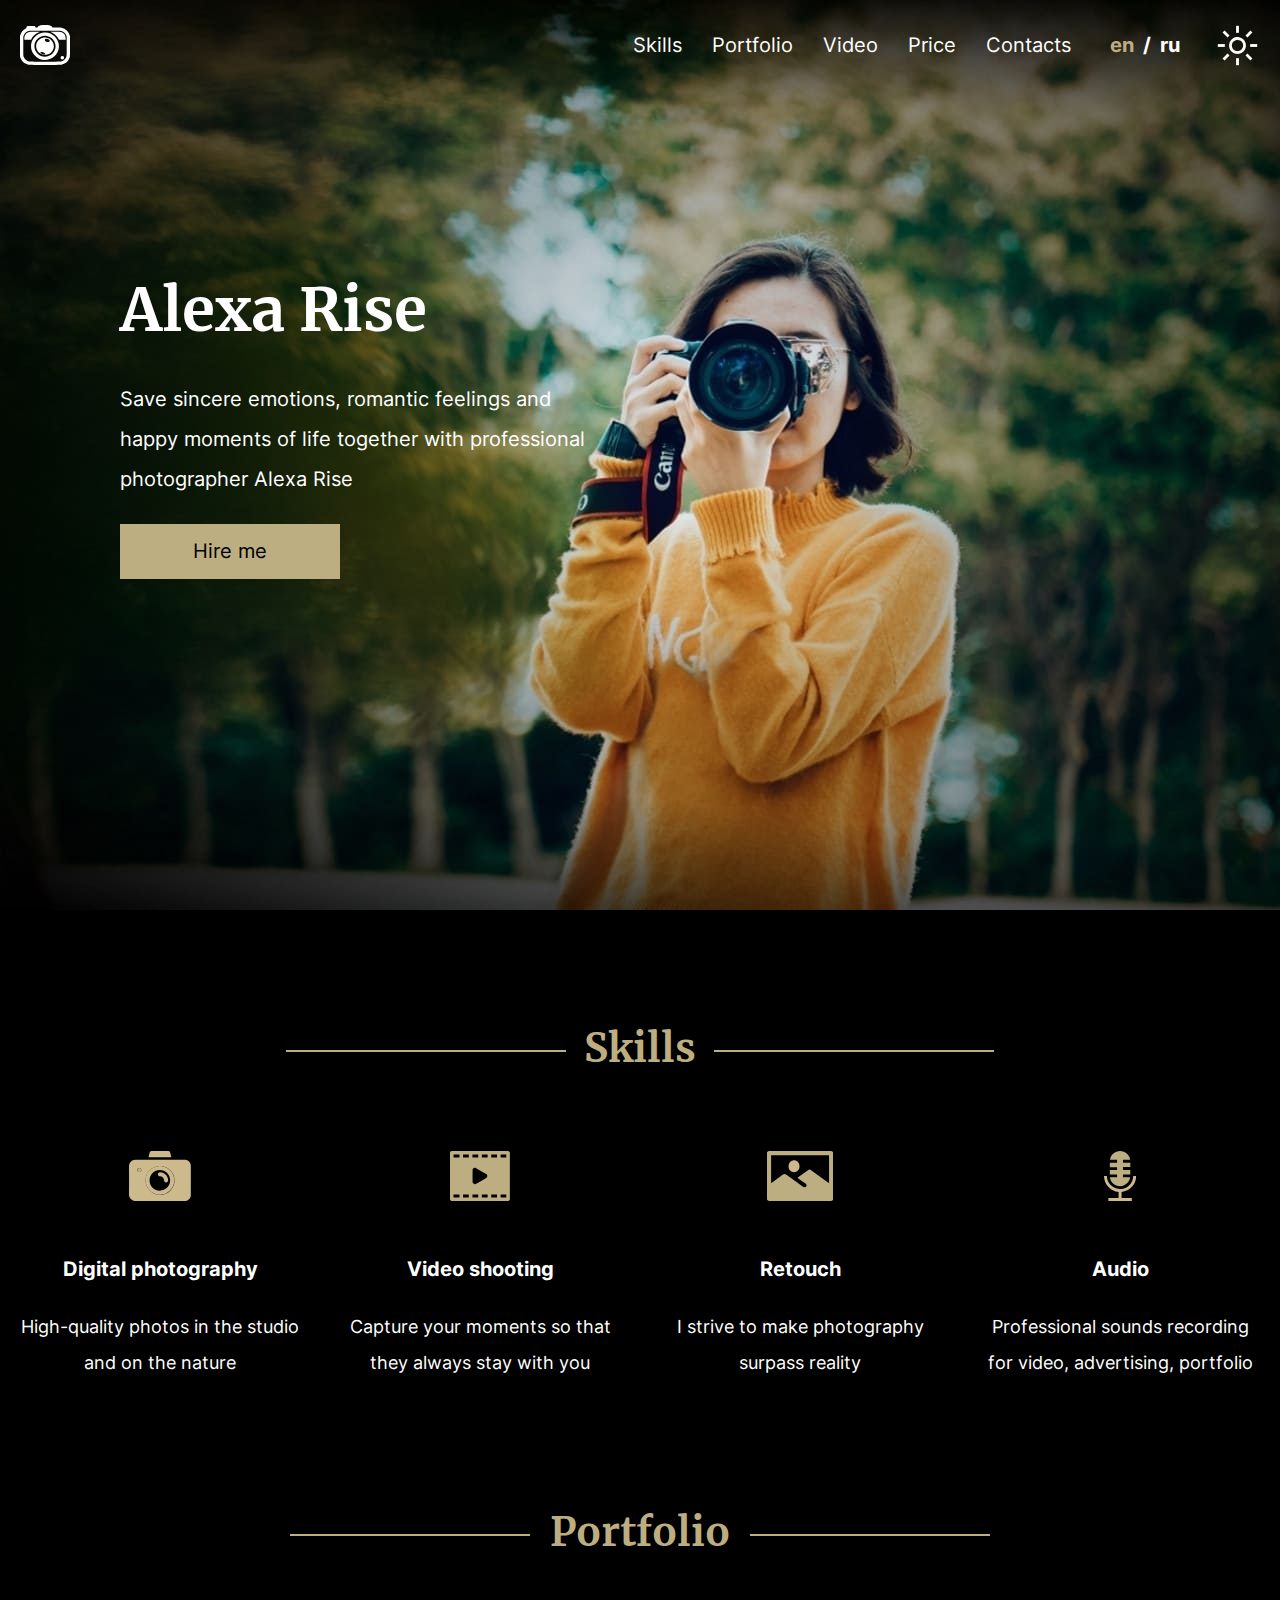
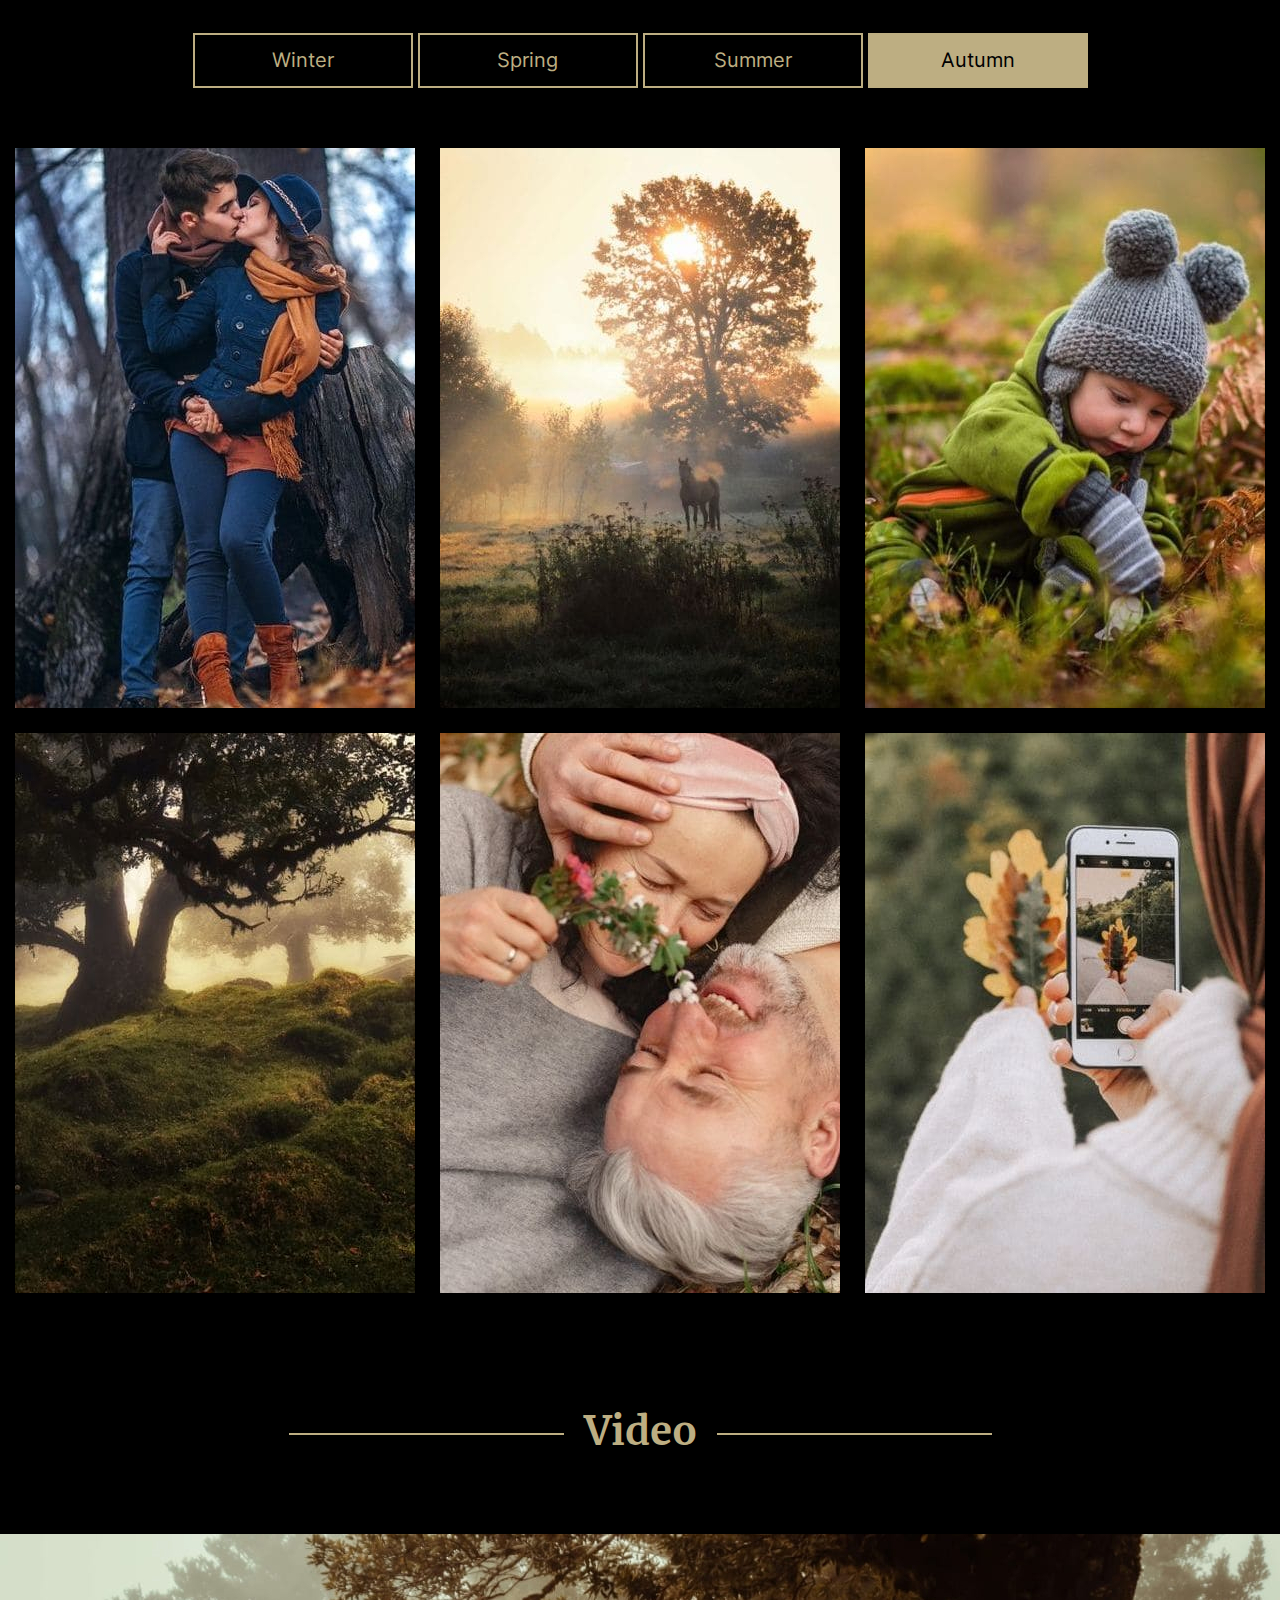
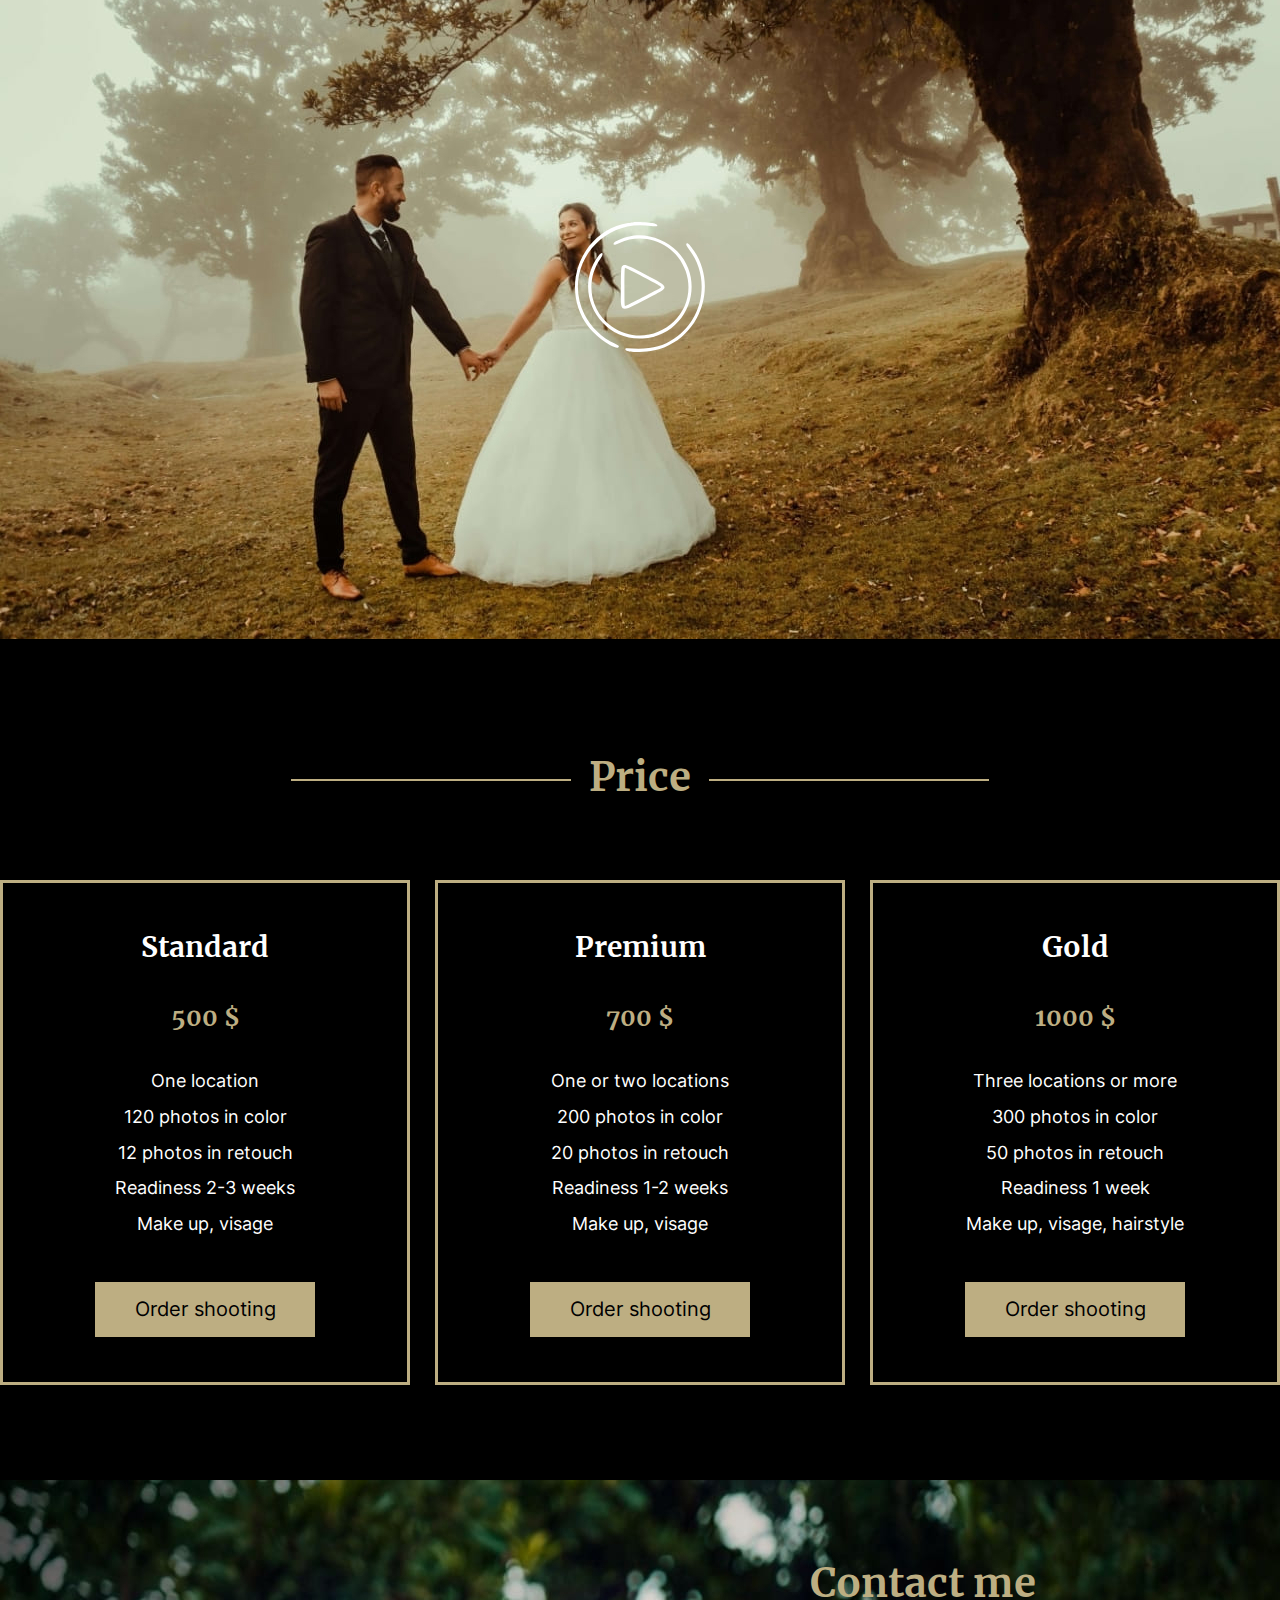
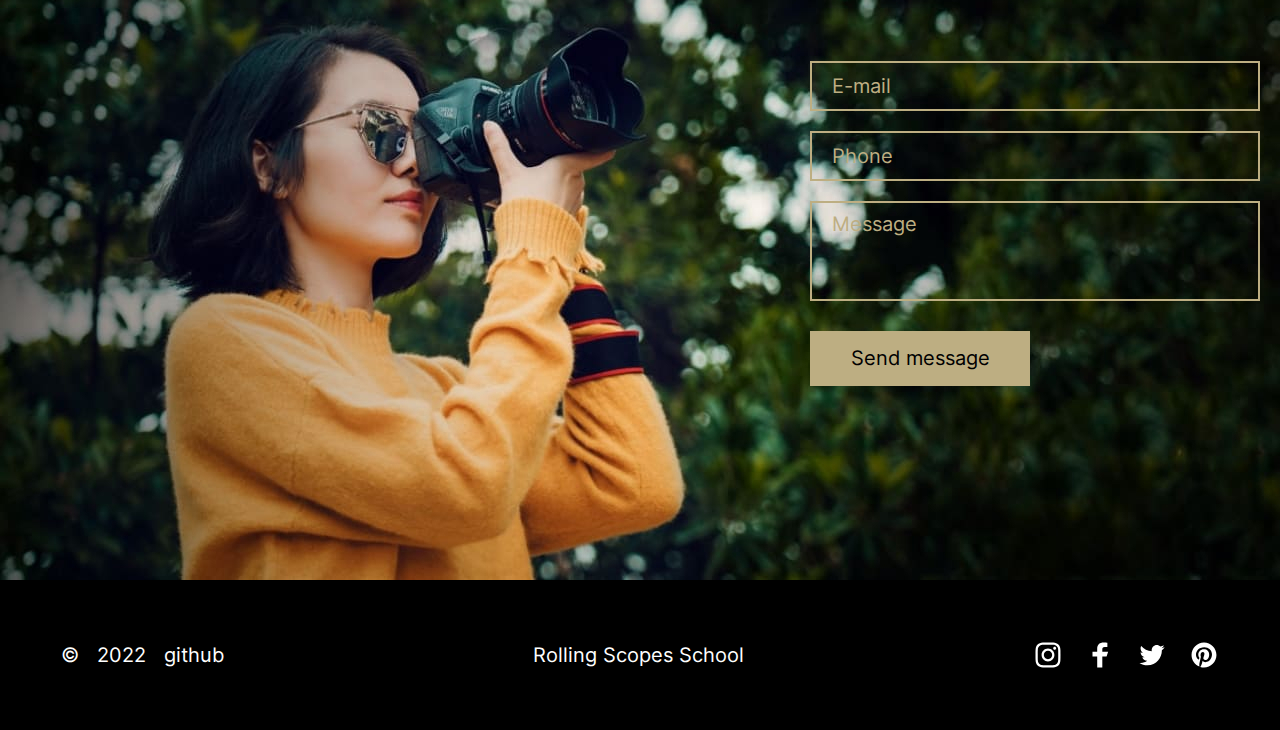
==== commit a934814a: "Merge 0351b20881ee8e86d920b112fb7b5e25e066bc66 into b1bc442479ca87a0409736fae3cac91dcd6d7e4c" ====
--- a/portfolio/index.html
+++ b/portfolio/index.html
@@ -20,20 +20,22 @@
       <!-- /.header__logo -->
       <nav class="header__nav nav">
         <ul class="nav__items">
-          <li class="nav__item"><a href="#skills" class="nav__link">Skills</a></li>
-          <li class="nav__item"><a href="#portfolio" class="nav__link">Portfolio</a></li>
-          <li class="nav__item"><a href="#video" class="nav__link">Video</a></li>
-          <li class="nav__item"><a href="#price" class="nav__link">Price</a></li>
-          <li class="nav__item"><a href="#contacts" class="nav__link">Contacts</a></li>
+          <li class="nav__item"><a href="#skills" class="nav__link" data-i18="skills">Skills</a></li>
+          <li class="nav__item"><a href="#portfolio" class="nav__link" data-i18="portfolio">Portfolio</a></li>
+          <li class="nav__item"><a href="#video" class="nav__link" data-i18="video">Video</a></li>
+          <li class="nav__item"><a href="#price" class="nav__link" data-i18="price">Price</a></li>
+          <li class="nav__item"><a href="#contacts" class="nav__link" data-i18="contacts">Contacts</a></li>
         </ul>
       </nav>
       <!-- /.header__nav -->
       <div class="header__lang lang">
-        <span class="lang__item lang__item--en">en</span>
+        <span class="lang__item lang__item--en lang__item--active">en</span>
         <span class="lang__item">/</span>
         <span class="lang__item lang__item--ru">ru</span>
       </div>
       <!-- /.header__lang -->
+      <div class="dark-light-button"></div>
+      <!-- /.dark-light-button -->
       <div class="hamburger">
         <span class="line"></span>
         <span class="line"></span>
@@ -59,10 +61,11 @@
   <main class="main">
     <section class="hero">
       <div class="container hero__container">
-        <h1 class="hero__title">Alexa Rise</h1>
-        <p class="hero__desc">Save sincere emotions, romantic feelings and happy moments of life together with
+        <h1 class="hero__title" data-i18="hero-title">Alexa Rise</h1>
+        <p class="hero__desc" data-i18="hero-text">Save sincere emotions, romantic feelings and happy moments of life
+          together with
           professional photographer Alexa Rise</p>
-        <button class="hero__button">Hire me</button>
+        <button class="hero__button" data-i18="hire">Hire me</button>
       </div>
       <!-- /.container -->
     </section>
@@ -70,27 +73,29 @@
 
     <section class="skills" id="skills">
       <div class="container">
-        <h2 class="skills__title subtitle">Skills</h2>
+        <h2 class="skills__title subtitle" data-i18="skills">Skills</h2>
         <ul class="skills__items">
           <li class="skill-item">
             <img class="skill-item__icon" src="assets/svg/camera.svg" alt="Icon: Camera">
-            <h3 class="skill-item__title">Digital photography</h3>
-            <p class="skill-item__desc">High-quality photos in the studio and on the nature</p>
+            <h3 class="skill-item__title" data-i18="skill-title-1">Digital photography</h3>
+            <p class="skill-item__desc" data-i18="skill-text-1">High-quality photos in the studio and on the nature</p>
           </li>
           <li class="skill-item">
             <img class="skill-item__icon" src="assets/svg/video.svg" alt="Icon: Video shooting">
-            <h3 class="skill-item__title">Video shooting</h3>
-            <p class="skill-item__desc">Capture your moments so that they always stay with you</p>
+            <h3 class="skill-item__title" data-i18="skill-title-2">Video shooting</h3>
+            <p class="skill-item__desc" data-i18="skill-text-2">Capture your moments so that they always stay with you
+            </p>
           </li>
           <li class="skill-item">
             <img class="skill-item__icon" src="assets/svg/image.svg" alt="Icon: Retouch">
-            <h3 class="skill-item__title">Retouch</h3>
-            <p class="skill-item__desc">I strive to make photography surpass reality</p>
+            <h3 class="skill-item__title" data-i18="skill-title-3">Retouch</h3>
+            <p class="skill-item__desc" data-i18="skill-text-3">I strive to make photography surpass reality</p>
           </li>
           <li class="skill-item">
             <img class="skill-item__icon" src="assets/svg/mic.svg" alt="Icon: Audio">
-            <h3 class="skill-item__title">Audio</h3>
-            <p class="skill-item__desc">Professional sounds recording for video, advertising, portfolio</p>
+            <h3 class="skill-item__title" data-i18="skill-title-4">Audio</h3>
+            <p class="skill-item__desc" data-i18="skill-text-4">Professional sounds recording for video, advertising,
+              portfolio</p>
           </li>
         </ul>
       </div>
@@ -100,15 +105,15 @@
 
     <section class="portfolio" id="portfolio">
       <div class="container">
-        <h2 class="portfolio__title subtitle">Portfolio</h2>
+        <h2 class="portfolio__title subtitle" data-i18="portfolio">Portfolio</h2>
         <div class="portfolio__tabs tabs">
-          <button class="tabs__button">Winter</button>
-          <!-- /.tabs__button -->
-          <button class="tabs__button">Spring</button>
-          <!-- /.tabs__button -->
-          <button class="tabs__button">Summer</button>
-          <!-- /.tabs__button -->
-          <button class="tabs__button tabs__button--active">Autumn</button>
+          <button class="tabs__button" data-i18="winter">Winter</button>
+          <!-- /.tabs__button -->
+          <button class="tabs__button" data-i18="spring">Spring</button>
+          <!-- /.tabs__button -->
+          <button class="tabs__button" data-i18="summer">Summer</button>
+          <!-- /.tabs__button -->
+          <button class="tabs__button tabs__button--active" data-i18="autumn">Autumn</button>
           <!-- /.tabs__button -->
         </div>
         <!-- /.tabs -->
@@ -134,9 +139,9 @@
 
     <section class="video" id="video">
       <div class="container video__container">
-        <h2 class="video__title subtitle">Video</h2>
+        <h2 class="video__title subtitle" data-i18="video">Video</h2>
         <div class="video-plug">
-          <button class="play-button"></button>
+          <div class="play-button"></div>
         </div>
         <!-- /.video-plug -->
       </div>
@@ -146,21 +151,21 @@
 
     <section class="price" id="price">
       <div class="container">
-        <h2 class="price__title subtitle">Price</h2>
+        <h2 class="price__title subtitle" data-i18="price">Price</h2>
         <div class="price-cards">
           <div class="price-cards__item card">
             <h3 class="card__title">Standard</h3>
             <div class="card__price">500 $</div>
             <!-- /.card__price -->
             <div class="card__desc">
-              <p>One location</p>
-              <p>120 photos in color</p>
-              <p>12 photos in retouch</p>
-              <p>Readiness 2-3 weeks</p>
-              <p>Make up, visage</p>
+              <p data-i18="price-description-1-span-1">One location</p>
+              <p data-i18="price-description-1-span-2">120 photos in color</p>
+              <p data-i18="price-description-1-span-3">12 photos in retouch</p>
+              <p data-i18="price-description-1-span-4">Readiness 2-3 weeks</p>
+              <p data-i18="price-description-1-span-5">Make up, visage</p>
             </div>
             <!-- /.card__desc -->
-            <button class="card__button">Order shooting</button>
+            <button class="card__button" data-i18="order">Order shooting</button>
           </div>
           <!-- /.price-cards__item -->
           <div class="price-cards__item card">
@@ -168,14 +173,14 @@
             <div class="card__price">700 $</div>
             <!-- /.card__price -->
             <div class="card__desc">
-              <p>One or two locations</p>
-              <p>200 photos in color</p>
-              <p>20 photos in retouch</p>
-              <p>Readiness 1-2 weeks</p>
-              <p>Make up, visage</p>
+              <p data-i18="price-description-2-span-1">One or two locations</p>
+              <p data-i18="price-description-2-span-2">200 photos in color</p>
+              <p data-i18="price-description-2-span-3">20 photos in retouch</p>
+              <p data-i18="price-description-2-span-4">Readiness 1-2 weeks</p>
+              <p data-i18="price-description-2-span-5">Make up, visage</p>
             </div>
             <!-- /.card__desc -->
-            <button class="card__button">Order shooting</button>
+            <button class="card__button" data-i18="order">Order shooting</button>
           </div>
           <!-- /.price-cards__item -->
           <div class="price-cards__item card">
@@ -183,14 +188,14 @@
             <div class="card__price">1000 $</div>
             <!-- /.card__price -->
             <div class="card__desc">
-              <p>Three locations or more</p>
-              <p>300 photos in color</p>
-              <p>50 photos in retouch</p>
-              <p>Readiness 1 week</p>
-              <p>Make up, visage, hairstyle</p>
+              <p data-i18="price-description-3-span-1">Three locations or more</p>
+              <p data-i18="price-description-3-span-2">300 photos in color</p>
+              <p data-i18="price-description-3-span-3">50 photos in retouch</p>
+              <p data-i18="price-description-3-span-4">Readiness 1 week</p>
+              <p data-i18="price-description-3-span-5">Make up, visage, hairstyle</p>
             </div>
             <!-- /.card__desc -->
-            <button class="card__button">Order shooting</button>
+            <button class="card__button" data-i18="order">Order shooting</button>
           </div>
           <!-- /.price-cards__item -->
         </div>
@@ -203,12 +208,12 @@
     <section class="contacts" id="contacts">
       <div class="container contacts__container">
         <div class="contacts__blok">
-          <h2 class="contacts__title">Contact me</h2>
+          <h2 class="contacts__title" data-i18="contact-me">Contact me</h2>
           <form action="#" class="contacts__form">
-            <input type="email" placeholder="E-mail">
-            <input type="tel" placeholder="Phone">
-            <textarea name="contacts-form" id="contacts-form" placeholder="Message"></textarea>
-            <button>Send message</button>
+            <input type="email" placeholder="E-mail" data-i18="e-mail">
+            <input type="tel" placeholder="Phone" data-i18="phone">
+            <textarea name="contacts-form" id="contacts-form" placeholder="Message" data-i18="message"></textarea>
+            <button data-i18="send-message">Send message</button>
           </form>
         </div>
         <!-- /.contacts__blok -->
--- a/portfolio/style.css
+++ b/portfolio/style.css
@@ -13,6 +13,7 @@
   --color-gold: #bdae82;
   --color-black: #000000;
   --color-white: #ffffff;
+  --color-hover: #ffffff;
   --font1: 60px;
   --font2: 40px;
   --font3: 20px;
@@ -48,7 +49,9 @@
 }
 
 button:hover {
-  color: var(--color-white);
+  color: var(--color-hover);
+  box-shadow: 0 0.5em 0.5em -0.4em #bdae82;
+  transform: translatey(-0.65em);
 }
 
 .container {
@@ -60,6 +63,7 @@
   font-family: 'Merriweather';
   font-size: var(--font1);
   margin: 0;
+  color: #ffffff;
 }
 
 h2 {
@@ -100,6 +104,16 @@
   background: url('./assets/img/bg.jpg');
   background-repeat: no-repeat;
   background-position: center 0;
+  background-color: #000000;
+  color: #ffffff
+}
+
+.header a {
+  color: #ffffff;
+}
+
+.header a:hover {
+  color: #bdae82;
 }
 
 .header__container {
@@ -151,8 +165,21 @@
   cursor: pointer;
 }
 
-.lang__item--en {
-  color: var(--color-gold);
+.lang__item--active {
+  color: #bdae82;
+}
+
+.dark-light-button {
+  background-image: url('./assets/svg/light_theme.svg');
+  background-repeat: no-repeat;
+  width: 45px;
+  height: 45px;
+  margin-left: 35px;
+  cursor: pointer;
+}
+
+.dark-light-button:hover {
+  filter: invert(26%) sepia(15%) saturate(638%) hue-rotate(7deg) brightness(92%) contrast(87%);
 }
 
 .hero {
@@ -162,6 +189,7 @@
   background: url('./assets/img/bg.jpg');
   background-repeat: no-repeat;
   background-position: center -90px;
+  background-color: #000000;
 }
 
 .hero__container {
@@ -177,14 +205,19 @@
   font-size: var(--font3);
   line-height: 200%;
   margin-bottom: 25px;
+  color: #ffffff;
 }
 
 .hero__button {
   width: 220px;
   height: 55px;
-  background-color: var(--color-gold);
+  background-color: #bdae82;
   font-size: var(--font3);
-  color: var(--color-black);
+  color: #000000;
+}
+
+.hero__button:hover {
+  color: #ffffff;
 }
 
 .skills {
@@ -265,27 +298,27 @@
 }
 
 .grid__item:nth-child(1) {
-  background-image: url('./assets/img/portfolio-img.jpg');
+  background-image: url('./assets/img/autumn/01.jpg');
 }
 
 .grid__item:nth-child(2) {
-  background-image: url('./assets/img/portfolio-img-02.jpg');
+  background-image: url('./assets/img/autumn/02.jpg');
 }
 
 .grid__item:nth-child(3) {
-  background-image: url('./assets/img/portfolio-img-03.jpg');
+  background-image: url('./assets/img/autumn/03.jpg');
 }
 
 .grid__item:nth-child(4) {
-  background-image: url('./assets/img/portfolio-img-04.jpg');
+  background-image: url('./assets/img/autumn/04.jpg');
 }
 
 .grid__item:nth-child(5) {
-  background-image: url('./assets/img/portfolio-img-05.jpg');
+  background-image: url('./assets/img/autumn/05.jpg');
 }
 
 .grid__item:nth-child(6) {
-  background-image: url('./assets/img/portfolio-img-06.jpg');
+  background-image: url('./assets/img/autumn/06.jpg');
 }
 
 .video {
@@ -379,6 +412,7 @@
 
 .contacts {
   height: 700px;
+  background-color: #000000;
 }
 
 .contacts__container {
@@ -396,7 +430,7 @@
 }
 
 .contacts__title {
-  color: var(--color-gold);
+  color: #bdae82;
   margin-bottom: 55px;
 }
 
@@ -408,13 +442,13 @@
 .contacts__form input,
 .contacts__form textarea {
   background-color: transparent;
-  border: 2px solid var(--color-gold);
+  border: 2px solid #bdae82;
   font-size: var(--font3);
 }
 
 .contacts__form input::placeholder,
 .contacts__form textarea::placeholder {
-  color: var(--color-gold);
+  color: #bdae82;
 }
 
 .contacts__form input {
@@ -433,18 +467,28 @@
 .contacts__form button {
   width: 220px;
   height: 55px;
-  background-color: var(--color-gold);
+  background-color: #bdae82;
   font-size: var(--font3);
-  color: var(--color-black);
+  color: #000000;
 }
 
 .contacts__form button:hover {
-  color: var(--color-white);
+  color: #ffffff;
 }
 
 .footer {
   padding: 60px 61px;
   font-size: var(--font3);
+  background-color: #000000;
+  color: #ffffff;
+}
+
+.footer a {
+  color: #ffffff;
+}
+
+.footer a:hover {
+  color: #bdae82;
 }
 
 .footer__container {
@@ -510,7 +554,7 @@
 .hamburger .line {
   width: 50px;
   height: 3px;
-  background-color: var(--color-white);
+  background-color: #ffffff;
   display: block;
   margin: 8px auto;
   -webkit-transition: all 0.5s ease-in-out;
@@ -533,6 +577,7 @@
 }
 
 .is-active .line:nth-child(1) {
+  background-color: var(--color-white);
   -webkit-transform: translateY(17px) rotate(45deg);
   -ms-transform: translateY(17px) rotate(45deg);
   -o-transform: translateY(17px) rotate(45deg);
@@ -540,6 +585,7 @@
 }
 
 .is-active .line:nth-child(3) {
+  background-color: var(--color-white);
   -webkit-transform: translateY(-6px) rotate(-45deg);
   -ms-transform: translateY(-6px) rotate(-45deg);
   -o-transform: translateY(-6px) rotate(-45deg);
@@ -550,16 +596,13 @@
 
 .mobile-menu {
   display: none;
-  position: absolute;
-  top: 0;
-  left: 0;
   width: 100%;
   height: 100vh;
   transition: 0.5s;
 }
 
 .blackout {
-  position: fixed;
+  display: none;
   top: 0;
   left: 0;
   right: 0;
@@ -571,6 +614,8 @@
 }
 
 .blackout--active {
+  display: block;
+  position: fixed;
   opacity: 0.5;
 }
 
@@ -588,13 +633,11 @@
   background-color: var(--color-black);
   padding-top: 134px;
   padding-left: 127px;
-  /* transform: translateX(1500px); */
   z-index: 10;
   transition: 0.5s;
 }
 
 .mobile-menu__items--active {
-  /* transform: translateX(152px); */
   right: 0;
 }
 
@@ -602,6 +645,10 @@
   font-size: 34.8235px;
   line-height: 73px;
   margin-bottom: 16px;
+}
+
+.mobile-menu__item a {
+  color: var(--color-white);
 }
 
 /* Media */
@@ -623,6 +670,8 @@
 
   .card {
     padding: 20px;
+    height: 560px;
+    justify-content: space-around;
   }
 
   .skills {
@@ -658,10 +707,14 @@
   }
 
   .lang {
-    margin-left: 407px;
+    margin-left: 350px;
   }
 
   .lang__item {
+    margin-left: 10px;
+  }
+
+  .dark-light-button {
     margin-left: 10px;
   }
 
@@ -899,7 +952,7 @@
   }
 
   .lang {
-    margin-left: 90px;
+    margin-left: 50px;
   }
 
   .header {
